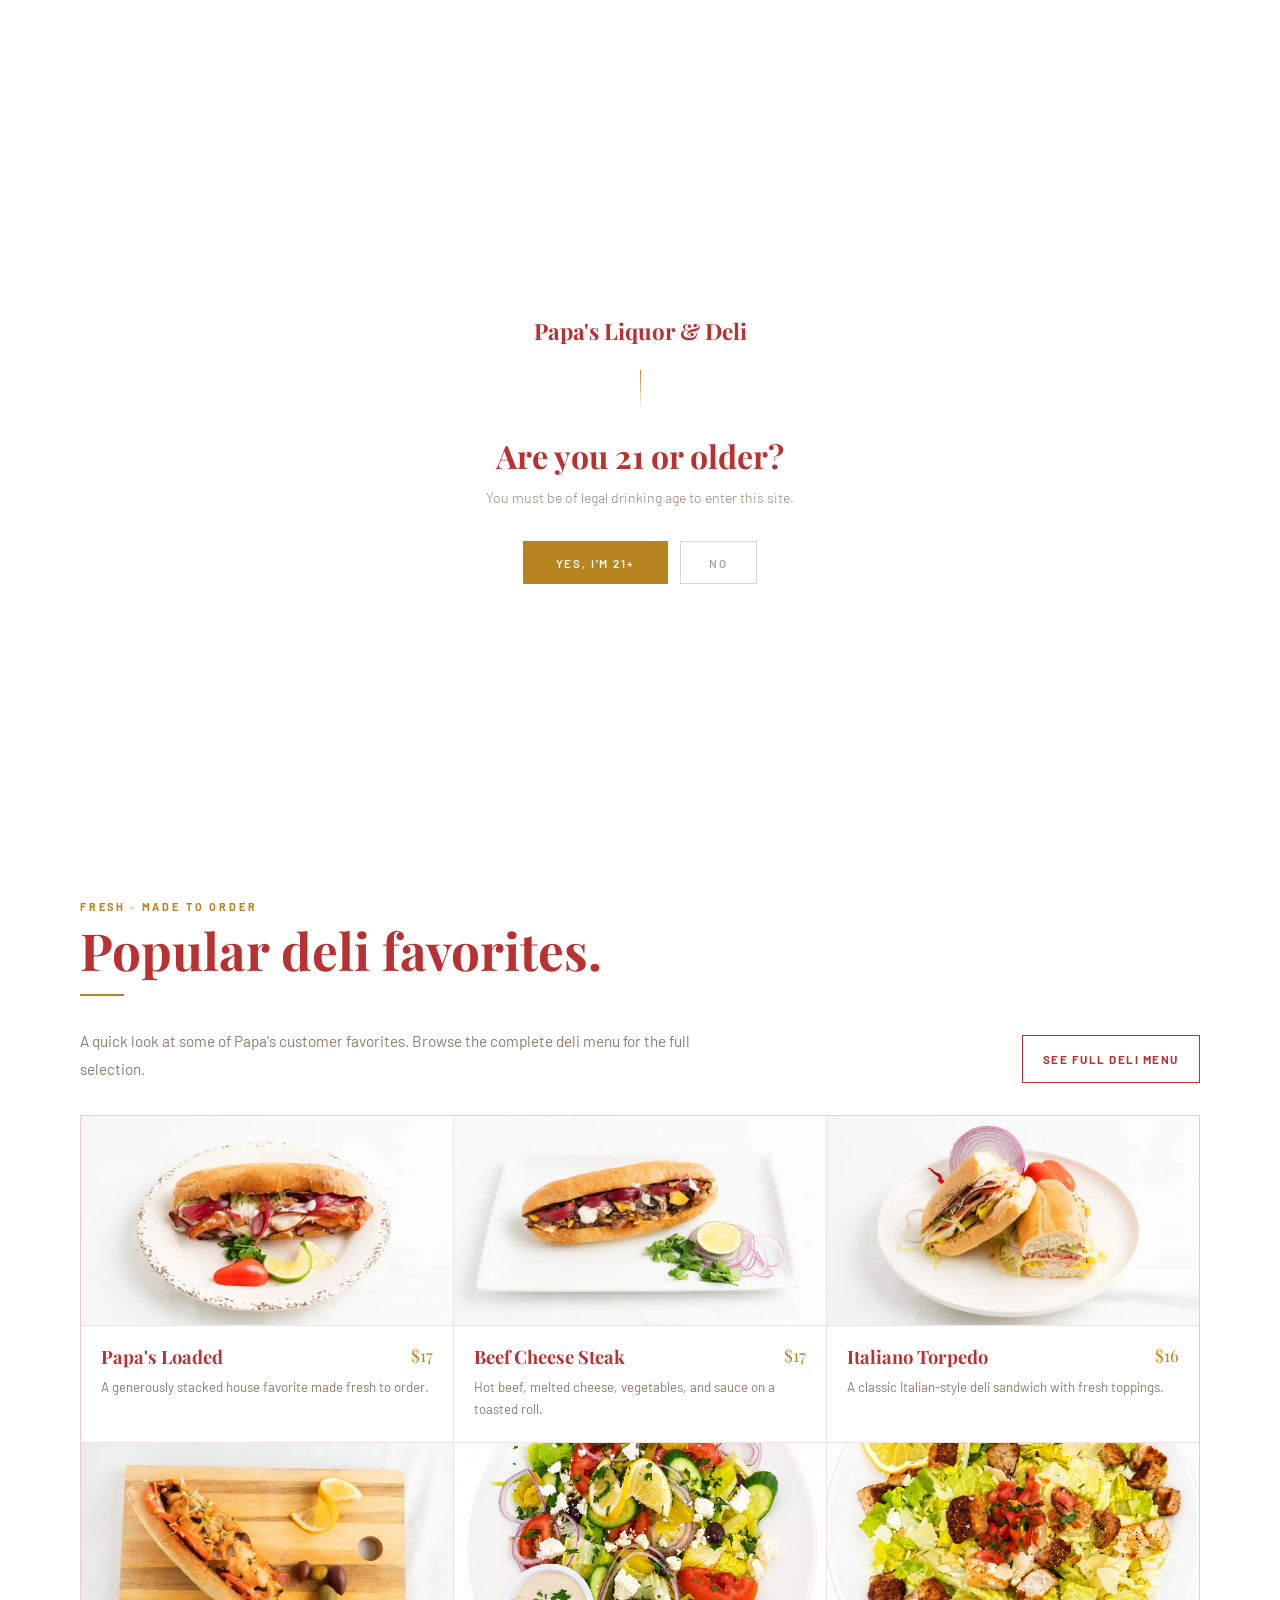
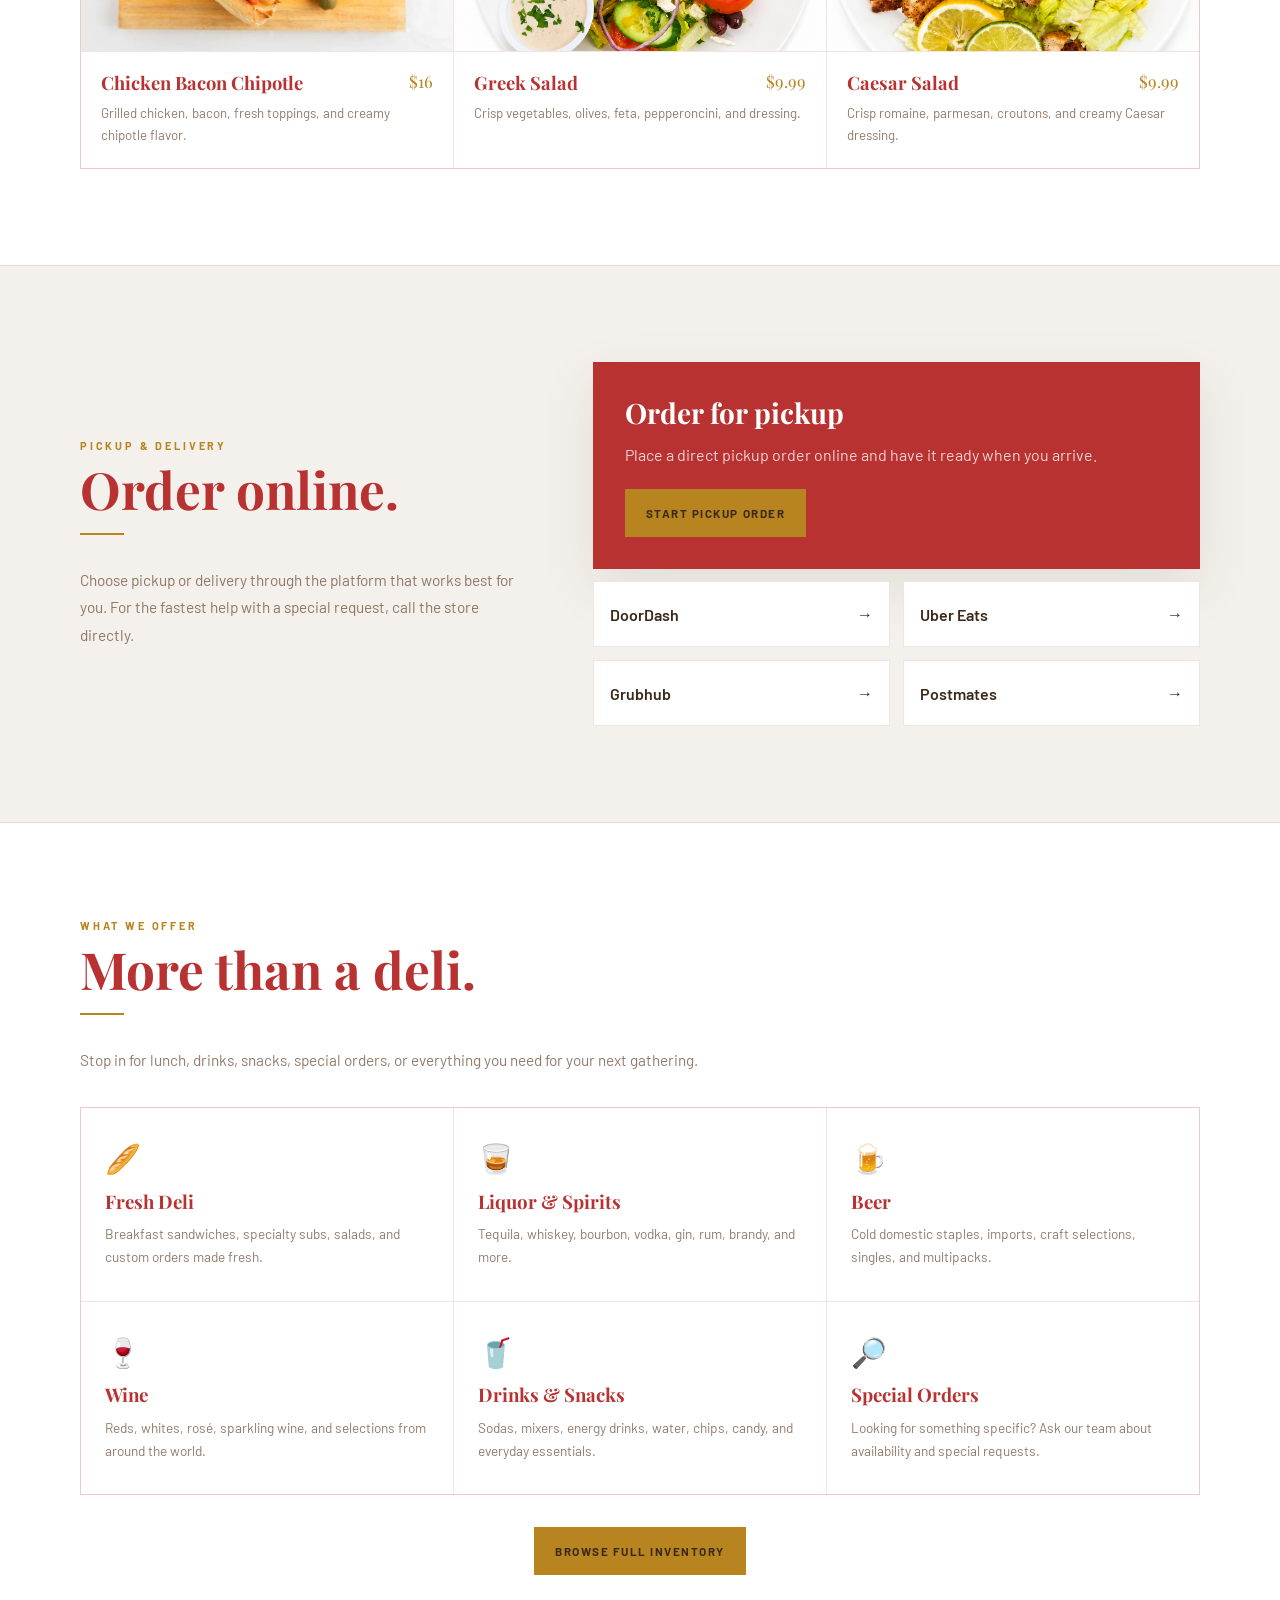
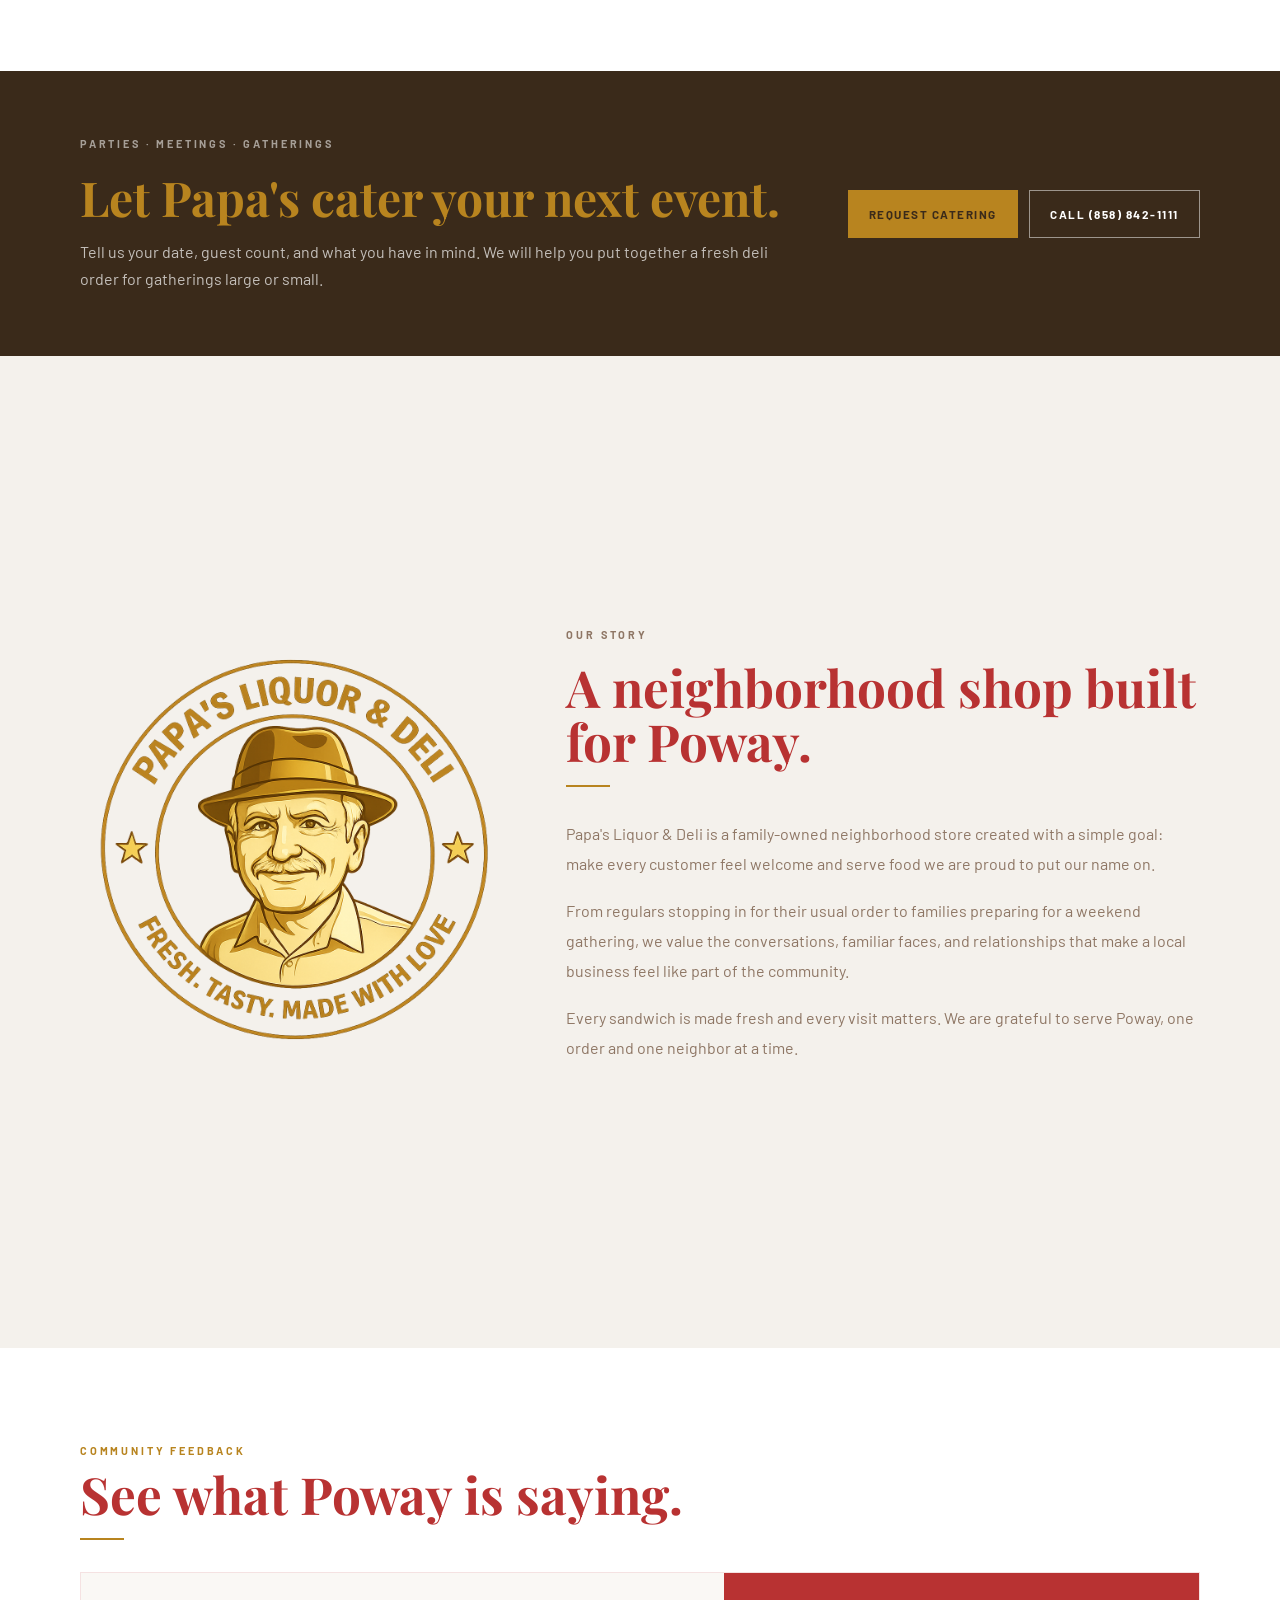
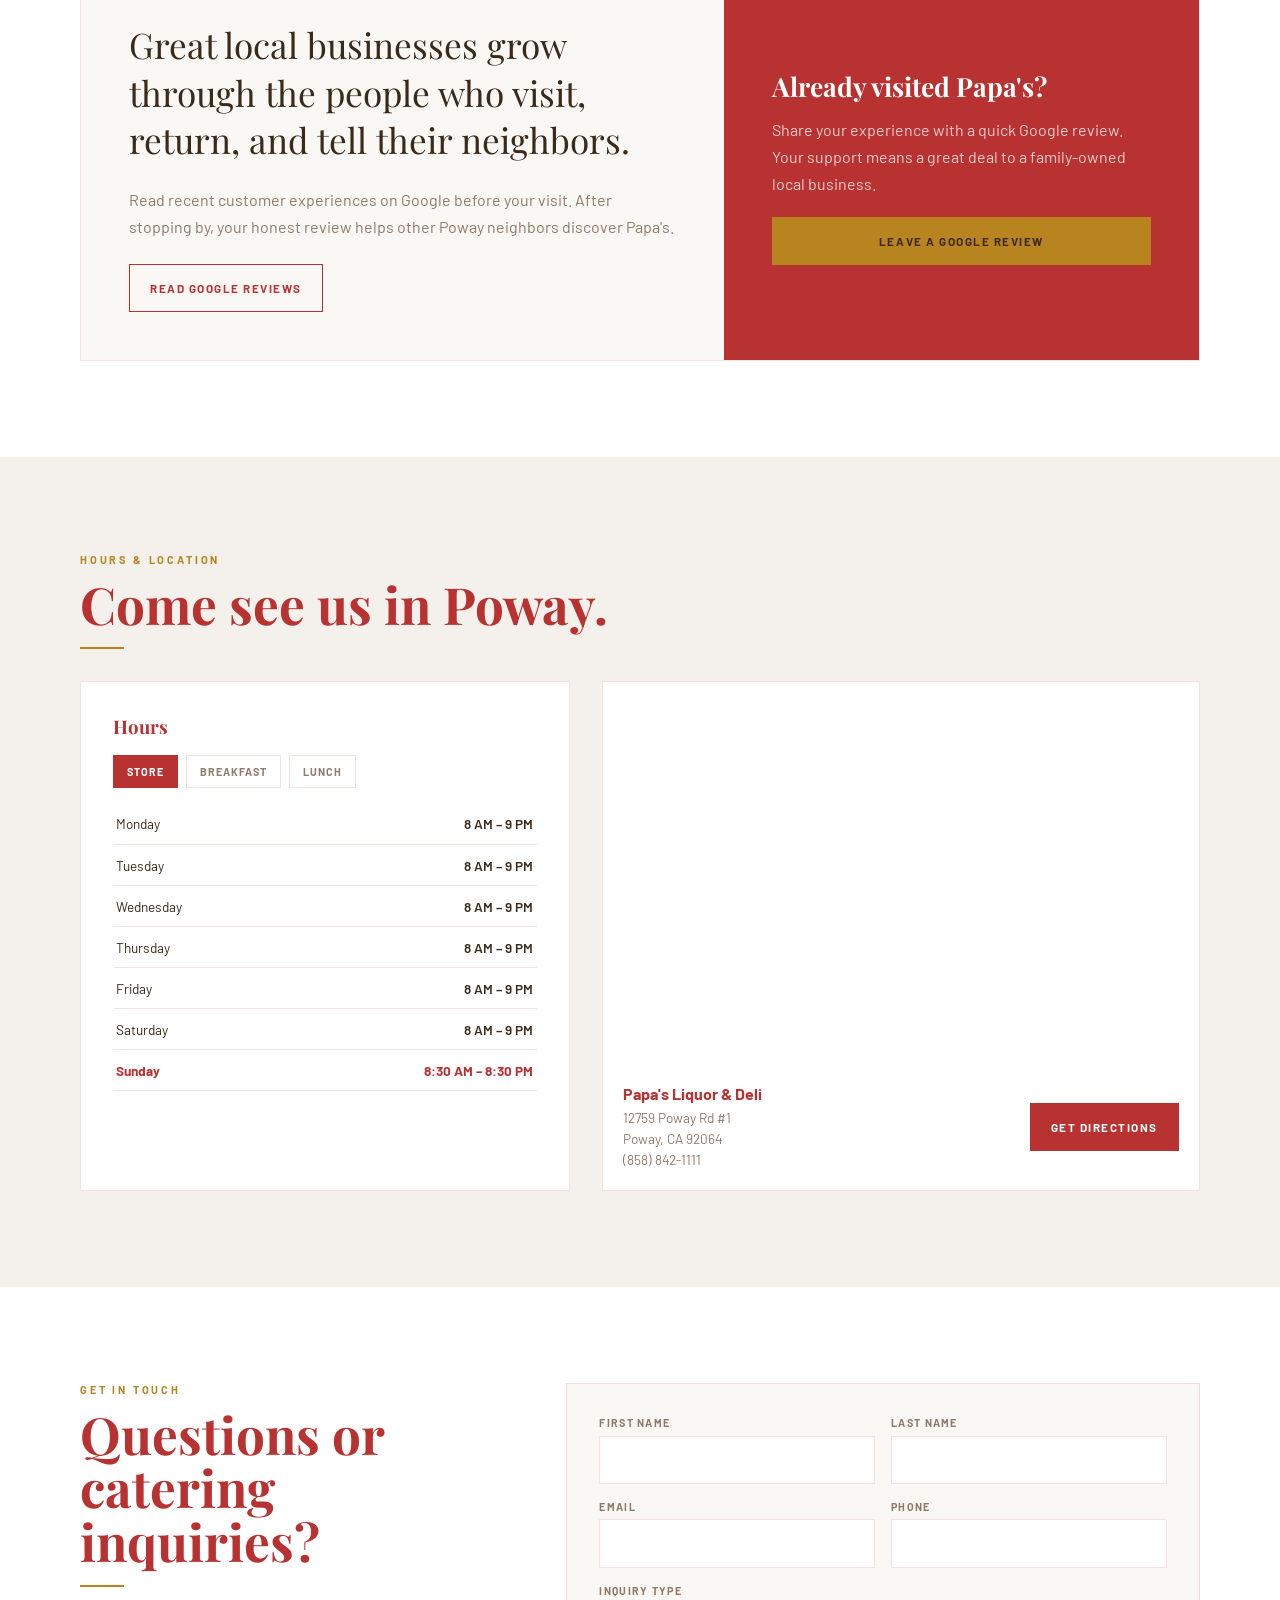
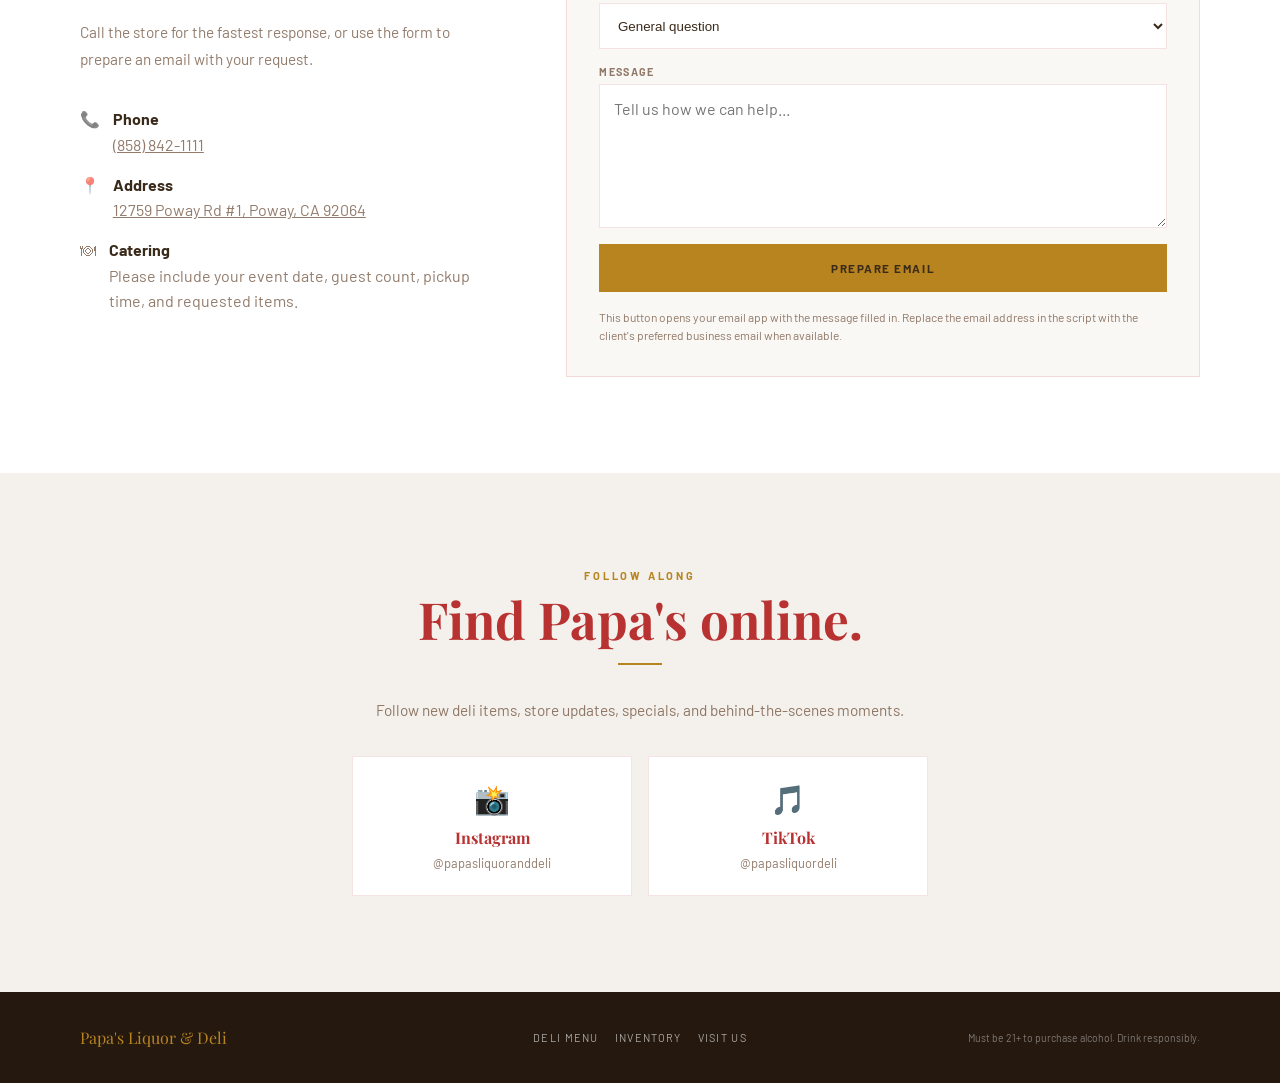
==== index.html @ 04d043b8 "Update index.html" ====
<!DOCTYPE html>
<html lang="en">
<head>
  <meta charset="UTF-8">
  <meta name="viewport" content="width=device-width, initial-scale=1.0">
  <meta name="description" content="Papa's Liquor & Deli is a family-owned neighborhood deli and liquor store in Poway, California, serving fresh sandwiches, salads, beer, wine, spirits, snacks, pickup, delivery, and catering.">
  <title>Papa's Liquor & Deli | Poway, CA</title>
  <link rel="icon" href="PapasPhotos/PapasLogo-Gold.png" type="image/png">
  <link rel="preconnect" href="https://fonts.googleapis.com">
  <link rel="preconnect" href="https://fonts.gstatic.com" crossorigin>
  <link href="https://fonts.googleapis.com/css2?family=Playfair+Display:wght@700;900&family=Barlow:wght@300;400;500;600;700&display=swap" rel="stylesheet">
  <link rel="stylesheet" href="css/styles.css?v=20260714-2">
</head>
<body>
  <a class="skip-link" href="#main">Skip to main content</a>

  <nav class="site-nav" aria-label="Main navigation">
    <div class="nav-inner">
      <a class="brand" href="#home" aria-label="Papa's Liquor and Deli home">
        <img src="PapasPhotos/PapasLogo-Gold.png" alt="" width="50" height="50">
        <span class="brand-text">Papa's <span>Liquor & Deli</span></span>
      </a>
      <button class="menu-toggle" type="button" aria-expanded="false" aria-controls="navLinks" aria-label="Open navigation menu">☰</button>
      <ul class="nav-links" id="navLinks">
        <li><a href="#popular">Deli Favorites</a></li>
        <li><a href="deli.html">Full Deli Menu</a></li>
        <li><a href="menu.html">Drinks & Inventory</a></li>
        <li><a href="#catering">Catering</a></li>
        <li><a href="#location">Visit Us</a></li>
        <li><a class="nav-order" href="#order">Order Online</a></li>
      </ul>
    </div>
  </nav>

  <main id="main">
    <!-- 1. FOOD-FOCUSED HERO -->
    <section class="hero" id="home">
      <div class="container hero-grid">
        <div class="hero-content">
          <img class="hero-logo" src="PapasPhotos/PapasLogo-Gold.png" alt="Papa's Liquor and Deli logo" width="104" height="104">
          <p class="eyebrow">Poway, California · Family Owned</p>
          <h1>
              Papa's<br>
              Liquor &<br>
              Deli
          </h1>
          <p class="hero-copy">Fresh sandwiches made to order, salads, beer, wine, spirits, snacks, and everyday essentials, all served with genuine neighborhood hospitality.</p>
          <div class="hero-actions">
            <a class="btn btn-primary" href="#order">Order Food</a>
            <a class="btn btn-gold" href="deli.html">View Deli Menu</a>
            <a class="btn btn-outline" href="tel:+18588421111">Call the Store</a>
          </div>
        </div>
        <div class="hero-visual">
          <img class="hero-photo" src="PapasPhotos/PapasLoaded.jpg.webp" alt="Papa's Loaded deli sandwich" width="1000" height="750">
          <div class="hero-badge" aria-label="Fresh, tasty, made with love">
            <div><strong>Fresh.</strong><span>Tasty · Made with love</span></div>
          </div>
        </div>
      </div>
    </section>

    <!-- 2. OPEN STATUS, HOURS, PHONE, DIRECTIONS -->
    <div class="quick-info" aria-label="Store information">
      <div class="container quick-grid">
        <div class="quick-item">
          <div class="quick-icon">●</div>
          <div><div class="quick-label">Current Status</div><div class="quick-value" id="openStatus"><span class="status-dot"></span>Checking today's hours…</div></div>
        </div>
        <div class="quick-item">
          <div class="quick-icon">🕐</div>
          <div><div class="quick-label">Today's Hours</div><div class="quick-value" id="todayHours">Store hours loading…</div></div>
        </div>
        <div class="quick-item">
          <div class="quick-icon">📞</div>
          <div><div class="quick-label">Call Us</div><div class="quick-value"><a href="tel:+18588421111">(858) 842-1111</a></div></div>
        </div>
        <div class="quick-item">
          <div class="quick-icon">📍</div>
          <div><div class="quick-label">Directions</div><div class="quick-value"><a href="https://maps.google.com/?q=12759+Poway+Rd+%231+Poway+CA+92064" target="_blank" rel="noopener">12759 Poway Rd #1<br>Poway, CA 92064</a></div></div>
        </div>
      </div>
    </div>

    <!-- 3. POPULAR DELI ITEMS -->
    <section id="popular">
      <div class="container">
        <div class="section-head">
          <div>
            <p class="eyebrow">Fresh · Made to Order</p>
            <h2 class="section-title">Popular deli favorites.</h2>
            <div class="rule"></div>
            <p class="section-copy">A quick look at some of Papa's customer favorites. Browse the complete deli menu for the full selection.</p>
          </div>
          <a class="btn btn-outline" href="deli.html">See Full Deli Menu</a>
        </div>
        <div class="popular-grid">
          <article class="food-card">
            <div class="food-card-image"><img src="PapasPhotos/PapasLoaded.jpg.webp" alt="Papa's Loaded sandwich" loading="lazy" width="1000" height="750"></div>
            <div class="food-card-body"><div class="food-card-top"><h3>Papa's Loaded</h3><span class="price">$17</span></div><p>A generously stacked house favorite made fresh to order.</p></div>
          </article>
          <article class="food-card">
            <div class="food-card-image"><img src="PapasPhotos/PapasBeefCheeseSteak.jpg.webp" alt="Papa's beef cheese steak sandwich" loading="lazy" width="1000" height="750"></div>
            <div class="food-card-body"><div class="food-card-top"><h3>Beef Cheese Steak</h3><span class="price">$17</span></div><p>Hot beef, melted cheese, vegetables, and sauce on a toasted roll.</p></div>
          </article>
          <article class="food-card">
            <div class="food-card-image"><img src="PapasPhotos/PapasItalianoTorpedo.jpg.webp" alt="Papa's Italiano Torpedo sandwich" loading="lazy" width="1000" height="750"></div>
            <div class="food-card-body"><div class="food-card-top"><h3>Italiano Torpedo</h3><span class="price">$16</span></div><p>A classic Italian-style deli sandwich with fresh toppings.</p></div>
          </article>
          <article class="food-card">
            <div class="food-card-image"><img src="PapasPhotos/PapasChickenBaconChipotle.jpg.webp" alt="Chicken bacon chipotle sandwich" loading="lazy" width="1000" height="750"></div>
            <div class="food-card-body"><div class="food-card-top"><h3>Chicken Bacon Chipotle</h3><span class="price">$16</span></div><p>Grilled chicken, bacon, fresh toppings, and creamy chipotle flavor.</p></div>
          </article>
          <article class="food-card">
            <div class="food-card-image"><img src="PapasPhotos/PapasGreekSalad.jpg.webp" alt="Papa's Greek salad" loading="lazy" width="1000" height="1000"></div>
            <div class="food-card-body"><div class="food-card-top"><h3>Greek Salad</h3><span class="price">$9.99</span></div><p>Crisp vegetables, olives, feta, pepperoncini, and dressing.</p></div>
          </article>
          <article class="food-card">
            <div class="food-card-image"><img src="PapasPhotos/PapasCeaserSalad.jpg.webp" alt="Papa's Caesar salad with chicken" loading="lazy" width="1000" height="1000"></div>
            <div class="food-card-body"><div class="food-card-top"><h3>Caesar Salad</h3><span class="price">$9.99</span></div><p>Crisp romaine, parmesan, croutons, and creamy Caesar dressing.</p></div>
          </article>
        </div>
      </div>
    </section>

    <!-- 4. ORDER ONLINE -->
    <section id="order">
      <div class="container order-layout">
        <div>
          <p class="eyebrow">Pickup & Delivery</p>
          <h2 class="section-title">Order online.</h2>
          <div class="rule"></div>
          <p class="section-copy">Choose pickup or delivery through the platform that works best for you. For the fastest help with a special request, call the store directly.</p>
        </div>
        <div>
          <div class="primary-order-card">
            <h3>Order for pickup</h3>
            <p>Place a direct pickup order online and have it ready when you arrive.</p>
            <a class="btn btn-gold" href="https://order.online/store/-44143969/?pickup=true" target="_blank" rel="noopener">Start Pickup Order</a>
          </div>
          <div class="order-links" style="margin-top:.8rem;">
            <a class="order-link" href="https://www.doordash.com/store/papa's-liquor-&-deli-poway-44143969/108683146/" target="_blank" rel="noopener"><span>DoorDash</span><span>→</span></a>
            <a class="order-link" href="https://www.ubereats.com/store/papas-liquor-%26-deli-poway/elYa-N34ULOmOhLxpWAcJw" target="_blank" rel="noopener"><span>Uber Eats</span><span>→</span></a>
            <a class="order-link" href="https://www.grubhub.com/restaurant/poway-liquor-and-deli-12759-poway-rd-poway/3157372" target="_blank" rel="noopener"><span>Grubhub</span><span>→</span></a>
            <a class="order-link" href="https://postmates.com/store/papas-liquor-%26-deli-poway/elYa-N34ULOmOhLxpWAcJw" target="_blank" rel="noopener"><span>Postmates</span><span>→</span></a>
          </div>
        </div>
      </div>
    </section>

    <!-- 5. WHAT WE OFFER -->
    <section id="offerings">
      <div class="container">
        <p class="eyebrow">What We Offer</p>
        <h2 class="section-title">More than a deli.</h2>
        <div class="rule"></div>
        <p class="section-copy" style="margin-bottom:2rem;">Stop in for lunch, drinks, snacks, special orders, or everything you need for your next gathering.</p>
        <div class="offer-grid">
          <article class="offer-card"><div class="offer-icon">🥖</div><h3>Fresh Deli</h3><p>Breakfast sandwiches, specialty subs, salads, and custom orders made fresh.</p></article>
          <article class="offer-card"><div class="offer-icon">🥃</div><h3>Liquor & Spirits</h3><p>Tequila, whiskey, bourbon, vodka, gin, rum, brandy, and more.</p></article>
          <article class="offer-card"><div class="offer-icon">🍺</div><h3>Beer</h3><p>Cold domestic staples, imports, craft selections, singles, and multipacks.</p></article>
          <article class="offer-card"><div class="offer-icon">🍷</div><h3>Wine</h3><p>Reds, whites, rosé, sparkling wine, and selections from around the world.</p></article>
          <article class="offer-card"><div class="offer-icon">🥤</div><h3>Drinks & Snacks</h3><p>Sodas, mixers, energy drinks, water, chips, candy, and everyday essentials.</p></article>
          <article class="offer-card"><div class="offer-icon">🔎</div><h3>Special Orders</h3><p>Looking for something specific? Ask our team about availability and special requests.</p></article>
        </div>
        <div style="text-align:center;margin-top:2rem;"><a class="btn btn-gold" href="menu.html">Browse Full Inventory</a></div>
      </div>
    </section>

    <!-- 6. CATERING CALLOUT -->
    <section id="catering">
      <div class="container catering-inner">
        <div>
          <p class="eyebrow" style="color:rgba(255,255,255,.55);">Parties · Meetings · Gatherings</p>
          <h2>Let Papa's cater your next event.</h2>
          <p>Tell us your date, guest count, and what you have in mind. We will help you put together a fresh deli order for gatherings large or small.</p>
        </div>
        <div class="catering-actions">
          <a class="btn btn-gold" href="#contact">Request Catering</a>
          <a class="btn btn-outline" style="color:white;border-color:rgba(255,255,255,.5);" href="tel:+18588421111">Call (858) 842-1111</a>
        </div>
      </div>
    </section>

    <!-- 7. SHORT FAMILY STORY -->
    <section id="about">
      <div class="container story-grid">
        <img class="story-image" src="PapasPhotos/PapasLogo-Gold.png" alt="Papa's Liquor and Deli family business logo" loading="lazy" width="800" height="800">
        <div class="story-text">
          <p class="eyebrow">Our Story</p>
          <h2 class="section-title">A neighborhood shop built for Poway.</h2>
          <div class="rule"></div>
          <p>Papa's Liquor & Deli is a family-owned neighborhood store created with a simple goal: make every customer feel welcome and serve food we are proud to put our name on.</p>
          <p>From regulars stopping in for their usual order to families preparing for a weekend gathering, we value the conversations, familiar faces, and relationships that make a local business feel like part of the community.</p>
          <p>Every sandwich is made fresh and every visit matters. We are grateful to serve Poway, one order and one neighbor at a time.</p>
        </div>
      </div>
    </section>

    <!-- 8. REVIEWS -->
    <section id="reviews">
      <div class="container">
        <p class="eyebrow">Community Feedback</p>
        <h2 class="section-title">See what Poway is saying.</h2>
        <div class="rule"></div>
        <div class="review-panel">
          <div class="review-copy">
            <blockquote>Great local businesses grow through the people who visit, return, and tell their neighbors.</blockquote>
            <p>Read recent customer experiences on Google before your visit. After stopping by, your honest review helps other Poway neighbors discover Papa's.</p>
            <a class="btn btn-outline" href="https://www.google.com/maps/place/Papa's+Liquor+%26+Deli/@32.9555106,-117.0567425,17z" target="_blank" rel="noopener">Read Google Reviews</a>
          </div>
          <div class="review-actions">
            <h3>Already visited Papa's?</h3>
            <p>Share your experience with a quick Google review. Your support means a great deal to a family-owned local business.</p>
            <a class="btn btn-gold" href="https://www.google.com/maps/place/Papa's+Liquor+%26+Deli/@32.9555106,-117.0567425,17z" target="_blank" rel="noopener">Leave a Google Review</a>
          </div>
        </div>
      </div>
    </section>

    <!-- 9. LOCATION AND MAP -->
    <section id="location">
      <div class="container">
        <p class="eyebrow">Hours & Location</p>
        <h2 class="section-title">Come see us in Poway.</h2>
        <div class="rule"></div>
        <div class="location-grid">
          <div class="hours-card">
            <h3>Hours</h3>
            <div class="hours-tabs" role="tablist" aria-label="Business hours">
              <button class="hours-tab active" type="button" data-tab="store">Store</button>
              <button class="hours-tab" type="button" data-tab="breakfast">Breakfast</button>
              <button class="hours-tab" type="button" data-tab="lunch">Lunch</button>
            </div>
            <div class="hours-panel active" id="tab-store">
              <table class="hours-table"><tbody>
                <tr><td>Monday</td><td>8 AM – 9 PM</td></tr><tr><td>Tuesday</td><td>8 AM – 9 PM</td></tr><tr><td>Wednesday</td><td>8 AM – 9 PM</td></tr><tr><td>Thursday</td><td>8 AM – 9 PM</td></tr><tr><td>Friday</td><td>8 AM – 9 PM</td></tr><tr><td>Saturday</td><td>8 AM – 9 PM</td></tr><tr><td>Sunday</td><td>8:30 AM – 8:30 PM</td></tr>
              </tbody></table>
            </div>
            <div class="hours-panel" id="tab-breakfast">
              <table class="hours-table"><tbody>
                <tr><td>Monday</td><td>8 AM – 11 AM</td></tr><tr><td>Tuesday</td><td>8 AM – 11 AM</td></tr><tr><td>Wednesday</td><td>8 AM – 11 AM</td></tr><tr><td>Thursday</td><td>8 AM – 11 AM</td></tr><tr><td>Friday</td><td>8 AM – 11 AM</td></tr><tr><td>Saturday</td><td>8 AM – 11 AM</td></tr><tr class="closed"><td>Sunday</td><td>Closed</td></tr>
              </tbody></table>
            </div>
            <div class="hours-panel" id="tab-lunch">
              <table class="hours-table"><tbody>
                <tr><td>Monday</td><td>11 AM – 3 PM</td></tr><tr><td>Tuesday</td><td>11 AM – 3 PM</td></tr><tr><td>Wednesday</td><td>11 AM – 3 PM</td></tr><tr><td>Thursday</td><td>11 AM – 3 PM</td></tr><tr><td>Friday</td><td>11 AM – 3 PM</td></tr><tr><td>Saturday</td><td>11 AM – 3 PM</td></tr><tr class="closed"><td>Sunday</td><td>Closed</td></tr>
              </tbody></table>
            </div>
          </div>
          <div class="map-card">
            <iframe title="Map showing Papa's Liquor and Deli in Poway" src="https://www.google.com/maps/embed?pb=!1m18!1m12!1m3!1d1673.914799917815!2d-117.05525462293721!3d32.955508000952626!2m3!1f0!2f0!3f0!3m2!1i1024!2i768!4f13.1!3m3!1m2!1s0x80dbfbef6f2df0a9%3A0x5500316fe0590f7d!2sPapa&#39;s%20Liquor%20%26%20Deli!5e0!3m2!1sen!2sus!4v1783394492106!5m2!1sen!2sus" loading="lazy" referrerpolicy="strict-origin-when-cross-origin" allowfullscreen></iframe>
            <div class="map-details">
              <div><strong>Papa's Liquor & Deli</strong><p>12759 Poway Rd #1<br>Poway, CA 92064<br>(858) 842-1111</p></div>
              <a class="btn btn-primary" href="https://maps.google.com/?q=12759+Poway+Rd+%231+Poway+CA+92064" target="_blank" rel="noopener">Get Directions</a>
            </div>
          </div>
        </div>
      </div>
    </section>

    <!-- 10. CONTACT -->
    <section id="contact">
      <div class="container contact-grid">
        <div>
          <p class="eyebrow">Get In Touch</p>
          <h2 class="section-title">Questions or catering inquiries?</h2>
          <div class="rule"></div>
          <p class="section-copy">Call the store for the fastest response, or use the form to prepare an email with your request.</p>
          <div class="contact-list">
            <div class="contact-row"><span>📞</span><div><strong>Phone</strong><a href="tel:+18588421111">(858) 842-1111</a></div></div>
            <div class="contact-row"><span>📍</span><div><strong>Address</strong><a href="https://maps.google.com/?q=12759+Poway+Rd+%231+Poway+CA+92064" target="_blank" rel="noopener">12759 Poway Rd #1, Poway, CA 92064</a></div></div>
            <div class="contact-row"><span>🍽</span><div><strong>Catering</strong>Please include your event date, guest count, pickup time, and requested items.</div></div>
          </div>
        </div>
        <form class="contact-form" id="contactForm">
          <div class="form-row">
            <div class="field"><label for="firstName">First name</label><input id="firstName" name="firstName" type="text" autocomplete="given-name" required></div>
            <div class="field"><label for="lastName">Last name</label><input id="lastName" name="lastName" type="text" autocomplete="family-name" required></div>
          </div>
          <div class="form-row">
            <div class="field"><label for="email">Email</label><input id="email" name="email" type="email" autocomplete="email" required></div>
            <div class="field"><label for="phone">Phone</label><input id="phone" name="phone" type="tel" autocomplete="tel"></div>
          </div>
          <div class="field"><label for="inquiryType">Inquiry type</label><select id="inquiryType" name="inquiryType" style="width:100%;border:1px solid var(--border);background:white;padding:.85rem;color:var(--brown);"><option>General question</option><option>Catering inquiry</option><option>Special order request</option></select></div>
          <div class="field"><label for="message">Message</label><textarea id="message" name="message" rows="6" required placeholder="Tell us how we can help..."></textarea></div>
          <button class="btn btn-gold" type="submit">Prepare Email</button>
          <p class="form-note">This button opens your email app with the message filled in. Replace the email address in the script with the client's preferred business email when available.</p>
        </form>
      </div>
    </section>

    <!-- 11. SOCIAL -->
    <section id="social">
      <div class="container">
        <p class="eyebrow">Follow Along</p>
        <h2 class="section-title">Find Papa's online.</h2>
        <div class="rule" style="margin-inline:auto;"></div>
        <p class="section-copy" style="margin-inline:auto;">Follow new deli items, store updates, specials, and behind-the-scenes moments.</p>
        <div class="social-links">
          <a class="social-card" href="https://www.instagram.com/papasliquoranddeli" target="_blank" rel="noopener"><div class="icon">📸</div><strong>Instagram</strong><span>@papasliquoranddeli</span></a>
          <a class="social-card" href="https://www.tiktok.com/@papasliquordeli" target="_blank" rel="noopener"><div class="icon">🎵</div><strong>TikTok</strong><span>@papasliquordeli</span></a>
        </div>
      </div>
    </section>
  </main>

  <!-- 12. FOOTER -->
  <footer>
    <div class="footer-inner">
      <div class="footer-brand">Papa's Liquor & Deli</div>
      <div class="footer-links"><a href="deli.html">Deli Menu</a><a href="menu.html">Inventory</a><a href="#location">Visit Us</a></div>
      <div class="footer-legal">Must be 21+ to purchase alcohol. Drink responsibly.</div>
    </div>
  </footer>

  <div class="mobile-bar" aria-label="Quick actions">
    <a href="tel:+18588421111">📞<br>Call</a>
    <a href="https://maps.google.com/?q=12759+Poway+Rd+%231+Poway+CA+92064" target="_blank" rel="noopener">📍<br>Directions</a>
    <a href="#order">🛍<br>Order</a>
  </div>
  <script src="js/main.js" defer></script>
  <script src="js/agegate.js" defer></script>
</body>
</html>
---- css/styles.css ----
*, *::before, *::after { box-sizing: border-box; margin: 0; padding: 0; }

    :root {
      --brown: #3a2a1a;
      --red: #b83232;
      --gold: #b8841f;
      --green: #2e7d4f;
      --white: #ffffff;
      --cream: #f4f1ec;
      --panel: #faf8f5;
      --muted: rgba(90, 55, 30, 0.66);
      --border: rgba(184, 50, 50, 0.14);
      --shadow: 0 18px 50px rgba(58, 42, 26, 0.10);
      --nav-height: 72px;
    }

    html { scroll-behavior: smooth; scroll-padding-top: calc(var(--nav-height) + 18px); }
    body { font-family: 'Barlow', sans-serif; color: var(--brown); background: var(--white); overflow-x: hidden; }
    img { display: block; max-width: 100%; }
    a { color: inherit; }
    button, input, textarea { font: inherit; }
    section { padding: 6rem 3rem; }
    .container { width: min(1120px, 100%); margin: 0 auto; }
    .skip-link { position: fixed; left: 1rem; top: -100px; z-index: 1000; background: var(--brown); color: white; padding: .8rem 1rem; text-decoration: none; }
    .skip-link:focus { top: 1rem; }

    .eyebrow { font-size: .68rem; font-weight: 700; letter-spacing: .26em; text-transform: uppercase; color: var(--gold); margin-bottom: .7rem; }
    .section-title { font-family: 'Playfair Display', serif; font-size: clamp(2rem, 4vw, 3.25rem); line-height: 1.05; color: var(--red); margin-bottom: 1rem; }
    .section-copy { max-width: 650px; font-size: .96rem; line-height: 1.8; color: var(--muted); }
    .rule { width: 44px; height: 2px; background: var(--gold); margin: 0 0 2rem; }

    .btn { min-height: 48px; display: inline-flex; align-items: center; justify-content: center; gap: .45rem; padding: .85rem 1.25rem; border: 1px solid transparent; text-decoration: none; font-size: .73rem; font-weight: 700; letter-spacing: .13em; text-transform: uppercase; transition: transform .2s, opacity .2s, background .2s; cursor: pointer; }
    .btn:hover { transform: translateY(-2px); }
    .btn-primary { background: var(--red); color: white; border-color: var(--red); }
    .btn-gold { background: var(--gold); color: var(--brown); border-color: var(--gold); }
    .btn-outline { background: transparent; color: var(--red); border-color: var(--red); }
    .btn-dark { background: var(--brown); color: white; border-color: var(--brown); }

    /* NAVIGATION */
    .site-nav { position: fixed; inset: 0 0 auto; z-index: 300; height: var(--nav-height); display: flex; align-items: center; background: rgba(255,255,255,.96); backdrop-filter: blur(14px); border-bottom: 1px solid var(--border); }
    .nav-inner { width: min(1180px, calc(100% - 3rem)); margin: 0 auto; display: flex; align-items: center; justify-content: space-between; gap: 2rem; }
    .brand { display: inline-flex; align-items: center; gap: .75rem; text-decoration: none; min-width: 0; }
    .brand img { width: 50px; height: 50px; object-fit: contain; }
    .brand-text { font-family: 'Playfair Display', serif; font-weight: 700; color: var(--red); white-space: nowrap; }
    .brand-text span { color: var(--gold); }
    .nav-links { display: flex; align-items: center; gap: 1.7rem; list-style: none; }
    .nav-links a { text-decoration: none; font-size: .69rem; font-weight: 600; letter-spacing: .14em; text-transform: uppercase; color: var(--muted); }
    .nav-links a:hover { color: var(--red); }
    .nav-links .nav-order { color: white; background: var(--red); padding: .65rem .9rem; }
    .menu-toggle { display: none; width: 44px; height: 44px; border: 1px solid var(--border); background: white; color: var(--brown); font-size: 1.25rem; cursor: pointer; }

    /* HERO */
    .hero { min-height: 76vh; padding: calc(var(--nav-height) + 3rem) 3rem 3.5rem; display: flex; align-items: center; background: linear-gradient(135deg, #fff 0%, #faf7f1 100%); position: relative; overflow: hidden; }
    .hero::before { content: ''; position: absolute; inset: 0; background: repeating-linear-gradient(-55deg, transparent, transparent 65px, rgba(184,50,50,.035) 65px, rgba(184,50,50,.035) 66px); }
    .hero-grid { position: relative; display: grid; grid-template-columns: 1.05fr .95fr; align-items: center; gap: clamp(2rem, 4vw, 4.25rem); }
    .hero-logo { width: 104px; margin-bottom: 1.25rem; }
    .hero h1 { font-family: 'Playfair Display', serif; font-size: clamp(3rem, 6vw, 5.8rem); line-height: .96; color: var(--red); margin-bottom: 1.25rem; }
    .hero h1 span { color: var(--gold); }
    .hero-copy { max-width: 580px; font-size: 1.02rem; line-height: 1.75; color: var(--muted); margin-bottom: 1.8rem; }
    .hero-actions { display: flex; flex-wrap: wrap; gap: .75rem; }
    .hero-visual { position: relative; width: min(100%, 440px); justify-self: end; padding: .65rem; background: rgba(255,255,255,.72); border: 1px solid var(--border); box-shadow: var(--shadow); }
    .hero-photo { width: 100%; aspect-ratio: 16 / 9; height: auto; object-fit: cover; object-position: center; background: #fff; border-radius: 3px; }
    .hero-badge { position: absolute; left: -1.5rem; bottom: 2rem; width: 145px; height: 145px; border-radius: 50%; background: var(--brown); color: white; display: grid; place-content: center; text-align: center; padding: 1rem; border: 5px solid white; box-shadow: var(--shadow); }
    .hero-badge strong { display: block; font-family: 'Playfair Display', serif; font-size: 1.25rem; color: var(--gold); margin-bottom: .2rem; }
    .hero-badge span { font-size: .66rem; letter-spacing: .12em; text-transform: uppercase; line-height: 1.45; }

    /* QUICK INFO */
    .quick-info { padding: 0 3rem; background: var(--brown); color: white; }
    .quick-grid { display: grid; grid-template-columns: 1.15fr repeat(3, 1fr); }
    .quick-item { padding: 1.4rem 1.6rem; border-right: 1px solid rgba(255,255,255,.12); display: flex; align-items: center; gap: .9rem; min-height: 105px; }
    .quick-item:last-child { border-right: 0; }
    .quick-icon { font-size: 1.35rem; }
    .quick-label { font-size: .62rem; letter-spacing: .14em; text-transform: uppercase; color: rgba(255,255,255,.58); margin-bottom: .25rem; }
    .quick-value { font-size: .88rem; font-weight: 600; line-height: 1.45; }
    .status-dot { display: inline-block; width: 9px; height: 9px; border-radius: 50%; background: #9aa0a6; margin-right: .45rem; }
    .status-dot.open { background: #55c77a; box-shadow: 0 0 0 4px rgba(85,199,122,.15); }
    .status-dot.closed { background: #e56a6a; }
    .quick-item a { text-decoration: none; }
    .quick-item a:hover { color: var(--gold); }

    /* POPULAR ITEMS */
    #popular { background: white; }
    .section-head { display: flex; justify-content: space-between; align-items: end; gap: 2rem; margin-bottom: 2rem; }
    .popular-grid {
      display: grid;
      grid-template-columns: repeat(3, 1fr);
      gap: 1px;
      align-items: stretch;
      background: var(--border);
      border: 1px solid var(--border);
    }
    .food-card {
      background: white;
      border: 0;
      overflow: hidden;
      display: flex;
      flex-direction: column;
      transition: background .2s;
    }
    .food-card:hover { background: var(--panel); }

    /* Match the compact photo treatment used on the deli menu page. */
    .popular-grid .food-card > img {
      display: block;
      width: 100%;
      height: 180px !important;
      max-height: 180px !important;
      aspect-ratio: auto !important;
      object-fit: contain !important;
      object-position: center center;
      padding: 0;
      background: #fff;
      border-bottom: 1px solid var(--border);
    }
    .food-card-body { padding: 1.15rem 1.25rem 1.3rem; flex: 1; }
    .food-card-top { display: flex; justify-content: space-between; gap: 1rem; align-items: start; margin-bottom: .5rem; }
    .food-card h3 { font-family: 'Playfair Display', serif; color: var(--red); font-size: 1.15rem; }
    .price { font-family: 'Playfair Display', serif; color: var(--gold); font-size: 1.05rem; white-space: nowrap; }
    .food-card p { font-size: .83rem; color: var(--muted); line-height: 1.65; }

    /* ORDER */
    #order { background: var(--cream); border-block: 1px solid var(--border); }
    .order-layout { display: grid; grid-template-columns: .85fr 1.15fr; gap: 4rem; align-items: center; }
    .primary-order-card { background: var(--red); color: white; padding: 2rem; box-shadow: var(--shadow); }
    .primary-order-card h3 { font-family: 'Playfair Display', serif; font-size: 1.75rem; margin-bottom: .6rem; }
    .primary-order-card p { color: rgba(255,255,255,.78); line-height: 1.7; margin-bottom: 1.3rem; }
    .order-links { display: grid; grid-template-columns: repeat(2, 1fr); gap: .8rem; }
    .order-link { min-height: 66px; display: flex; align-items: center; justify-content: space-between; gap: .5rem; padding: 1rem; background: white; border: 1px solid var(--border); text-decoration: none; font-weight: 600; color: var(--brown); transition: border-color .2s, transform .2s; }
    .order-link:hover { border-color: var(--gold); transform: translateY(-2px); }

    /* OFFERINGS */
    #offerings { background: white; }
    .offer-grid { display: grid; grid-template-columns: repeat(3, 1fr); gap: 1px; background: var(--border); border: 1px solid var(--border); }
    .offer-card { background: white; padding: 2rem 1.5rem; }
    .offer-icon { font-size: 1.8rem; margin-bottom: .8rem; }
    .offer-card h3 { font-family: 'Playfair Display', serif; color: var(--red); margin-bottom: .55rem; }
    .offer-card p { font-size: .85rem; line-height: 1.7; color: var(--muted); }

    /* CATERING */
    #catering { padding: 4rem 3rem; background: var(--brown); color: white; }
    .catering-inner { display: grid; grid-template-columns: 1fr auto; align-items: center; gap: 2rem; }
    .catering-inner h2 { font-family: 'Playfair Display', serif; font-size: clamp(2rem, 4vw, 3rem); color: var(--gold); margin-bottom: .55rem; }
    .catering-inner p { color: rgba(255,255,255,.7); line-height: 1.7; max-width: 720px; }
    .catering-actions { display: flex; flex-wrap: wrap; gap: .7rem; }

    /* STORY */
    #about { background: var(--cream); }
    .story-grid { display: grid; grid-template-columns: .8fr 1.2fr; gap: 4rem; align-items: center; }
    .story-image { width: 100%; aspect-ratio: 1 / 1; object-fit: contain; background: transparent; }
    .story-text p { color: var(--muted); line-height: 1.9; margin-bottom: 1rem; }

    /* REVIEWS */
    #reviews { background: white; }
    .review-panel { display: grid; grid-template-columns: 1.15fr .85fr; border: 1px solid var(--border); }
    .review-copy { padding: 3rem; background: var(--panel); }
    .review-copy blockquote { font-family: 'Playfair Display', serif; font-size: clamp(1.45rem, 3vw, 2.2rem); line-height: 1.35; color: var(--brown); margin-bottom: 1.4rem; }
    .review-copy p { color: var(--muted); line-height: 1.7; margin-bottom: 1.5rem; }
    .review-actions { padding: 3rem; background: var(--red); color: white; display: flex; flex-direction: column; justify-content: center; }
    .review-actions h3 { font-family: 'Playfair Display', serif; font-size: 1.65rem; margin-bottom: .7rem; }
    .review-actions p { color: rgba(255,255,255,.75); line-height: 1.7; margin-bottom: 1.25rem; }

    /* LOCATION */
    #location { background: var(--cream); }
    .location-grid { display: grid; grid-template-columns: .9fr 1.1fr; gap: 2rem; }
    .hours-card { background: white; border: 1px solid var(--border); padding: 2rem; }
    .hours-card h3 { font-family: 'Playfair Display', serif; color: var(--red); margin-bottom: 1rem; }
    .hours-tabs { display: flex; gap: .5rem; margin-bottom: 1rem; flex-wrap: wrap; }
    .hours-tab { border: 1px solid var(--border); background: white; color: var(--muted); padding: .55rem .8rem; font-size: .67rem; font-weight: 700; letter-spacing: .1em; text-transform: uppercase; cursor: pointer; }
    .hours-tab.active { background: var(--red); color: white; border-color: var(--red); }
    .hours-panel { display: none; }
    .hours-panel.active { display: block; }
    .hours-table { width: 100%; border-collapse: collapse; font-size: .85rem; }
    .hours-table td { padding: .72rem .2rem; border-bottom: 1px solid var(--border); }
    .hours-table td:last-child { text-align: right; font-weight: 600; }
    .hours-table tr.today td { color: var(--red); font-weight: 700; }
    .hours-table tr.closed td { opacity: .55; }
    .map-card { min-height: 510px; border: 1px solid var(--border); background: white; overflow: hidden; display: flex; flex-direction: column; }
    .map-card iframe { width: 100%; flex: 1; min-height: 360px; border: 0; }
    .map-details { display: flex; justify-content: space-between; align-items: center; gap: 1rem; padding: 1.25rem; }
    .map-details strong { display: block; color: var(--red); margin-bottom: .25rem; }
    .map-details p { color: var(--muted); line-height: 1.55; font-size: .85rem; }

    /* CONTACT */
    #contact { background: white; }
    .contact-grid { display: grid; grid-template-columns: .8fr 1.2fr; gap: 4rem; }
    .contact-list { display: grid; gap: .9rem; margin-top: 2rem; }
    .contact-row { display: flex; gap: .8rem; align-items: start; color: var(--muted); line-height: 1.6; }
    .contact-row strong { color: var(--brown); display: block; }
    .contact-form { background: var(--panel); border: 1px solid var(--border); padding: 2rem; display: grid; gap: 1rem; }
    .form-row { display: grid; grid-template-columns: 1fr 1fr; gap: 1rem; }
    .field { display: grid; gap: .4rem; }
    .field label { font-size: .67rem; letter-spacing: .12em; text-transform: uppercase; font-weight: 700; color: var(--muted); }
    .field input, .field textarea { width: 100%; border: 1px solid var(--border); background: white; padding: .85rem; color: var(--brown); outline: none; }
    .field input:focus, .field textarea:focus { border-color: var(--gold); }
    .form-note { font-size: .75rem; color: var(--muted); line-height: 1.5; }

    /* SOCIAL */
    #social { background: var(--cream); text-align: center; }
    .social-links { display: flex; justify-content: center; flex-wrap: wrap; gap: 1rem; margin-top: 2rem; }
    .social-card { width: min(280px, 100%); padding: 1.5rem; background: white; border: 1px solid var(--border); text-decoration: none; transition: transform .2s, box-shadow .2s; }
    .social-card:hover { transform: translateY(-4px); box-shadow: var(--shadow); }
    .social-card .icon { font-size: 1.8rem; margin-bottom: .6rem; }
    .social-card strong { font-family: 'Playfair Display', serif; display: block; color: var(--red); margin-bottom: .25rem; }
    .social-card span { color: var(--muted); font-size: .8rem; }

    footer { padding: 2.2rem 3rem; background: #24180f; color: white; }
    .footer-inner { width: min(1120px, 100%); margin: 0 auto; display: grid; grid-template-columns: 1fr auto 1fr; align-items: center; gap: 1rem; }
    .footer-brand { font-family: 'Playfair Display', serif; color: var(--gold); }
    .footer-links { display: flex; gap: 1rem; justify-content: center; }
    .footer-links a { text-decoration: none; color: rgba(255,255,255,.62); font-size: .68rem; letter-spacing: .12em; text-transform: uppercase; }
    .footer-legal { text-align: right; color: rgba(255,255,255,.42); font-size: .65rem; }

    .mobile-bar { display: none; }

    @media (max-width: 900px) {
      section { padding: 4.5rem 1.5rem; }
      .menu-toggle { display: inline-grid; place-items: center; }
      .nav-links { position: absolute; top: var(--nav-height); left: 0; right: 0; display: none; flex-direction: column; align-items: stretch; gap: 0; padding: .75rem 1.5rem 1.25rem; background: white; border-bottom: 1px solid var(--border); }
      .nav-links.open { display: flex; }
      .nav-links a { display: block; padding: .9rem 0; }
      .nav-links .nav-order { text-align: center; margin-top: .5rem; }
      .hero { min-height: auto; padding: calc(var(--nav-height) + 2.25rem) 1.5rem 3.25rem; }
      .hero-grid, .order-layout, .story-grid, .review-panel, .location-grid, .contact-grid { grid-template-columns: 1fr; }
      .hero-visual { order: -1; width: min(100%, 440px); max-width: 440px; margin: 0 auto; justify-self: center; }
      .hero-badge { left: .4rem; bottom: .4rem; width: 112px; height: 112px; }
      .quick-info { padding: 0; }
      .quick-grid { grid-template-columns: 1fr 1fr; }
      .quick-item:nth-child(2) { border-right: 0; }
      .quick-item { border-bottom: 1px solid rgba(255,255,255,.12); }
      .popular-grid, .offer-grid { grid-template-columns: repeat(2, 1fr); }
      .catering-inner { grid-template-columns: 1fr; }
      .footer-inner { grid-template-columns: 1fr; text-align: center; }
      .footer-legal { text-align: center; }
    }

    @media (max-width: 620px) {
      .nav-inner { width: calc(100% - 2rem); }
      .brand-text { font-size: .9rem; }
      .brand img { width: 42px; height: 42px; }
      .hero h1 { font-size: clamp(2.7rem, 13vw, 4rem); }
      .hero-actions, .catering-actions { flex-direction: column; align-items: stretch; }
      .quick-grid, .popular-grid, .offer-grid, .order-links, .form-row { grid-template-columns: 1fr; }
      .popular-grid .food-card > img { height: 165px !important; max-height: 165px !important; }
      .quick-item { border-right: 0; }
      .section-head { align-items: start; flex-direction: column; }
      .hero-badge { width: 105px; height: 105px; }
      .hero-badge strong { font-size: 1rem; }
      .hero-badge span { font-size: .55rem; }
      .review-copy, .review-actions { padding: 2rem 1.4rem; }
      .map-details { align-items: stretch; flex-direction: column; }
      body { padding-bottom: 66px; }
      .mobile-bar { position: fixed; z-index: 400; left: 0; right: 0; bottom: 0; height: 66px; display: grid; grid-template-columns: repeat(3, 1fr); background: white; border-top: 1px solid var(--border); box-shadow: 0 -8px 30px rgba(58,42,26,.08); }
      .mobile-bar a { display: grid; place-content: center; text-align: center; text-decoration: none; color: var(--brown); font-size: .66rem; font-weight: 700; letter-spacing: .08em; text-transform: uppercase; }
      .mobile-bar a:nth-child(3) { background: var(--red); color: white; }
    }

    @media (prefers-reduced-motion: reduce) {
      *, *::before, *::after { scroll-behavior: auto !important; animation-duration: .01ms !important; animation-iteration-count: 1 !important; transition-duration: .01ms !important; }
    }

#popular .popular-grid .food-card-image {
  width: 100%;
  aspect-ratio: 16 / 9;
  height: auto;
  max-height: none;
  overflow: hidden;
  background: #fff;
  border-bottom: 1px solid var(--border);
}

#popular .popular-grid .food-card-image > img {
  display: block;
  width: 100%;
  height: 100% !important;
  max-height: none !important;
  object-fit: cover !important;
  object-position: center center;
  padding: 0;
}

@media (max-width: 620px) {
  #popular .popular-grid .food-card-image {
    aspect-ratio: 16 / 9;
  }
}
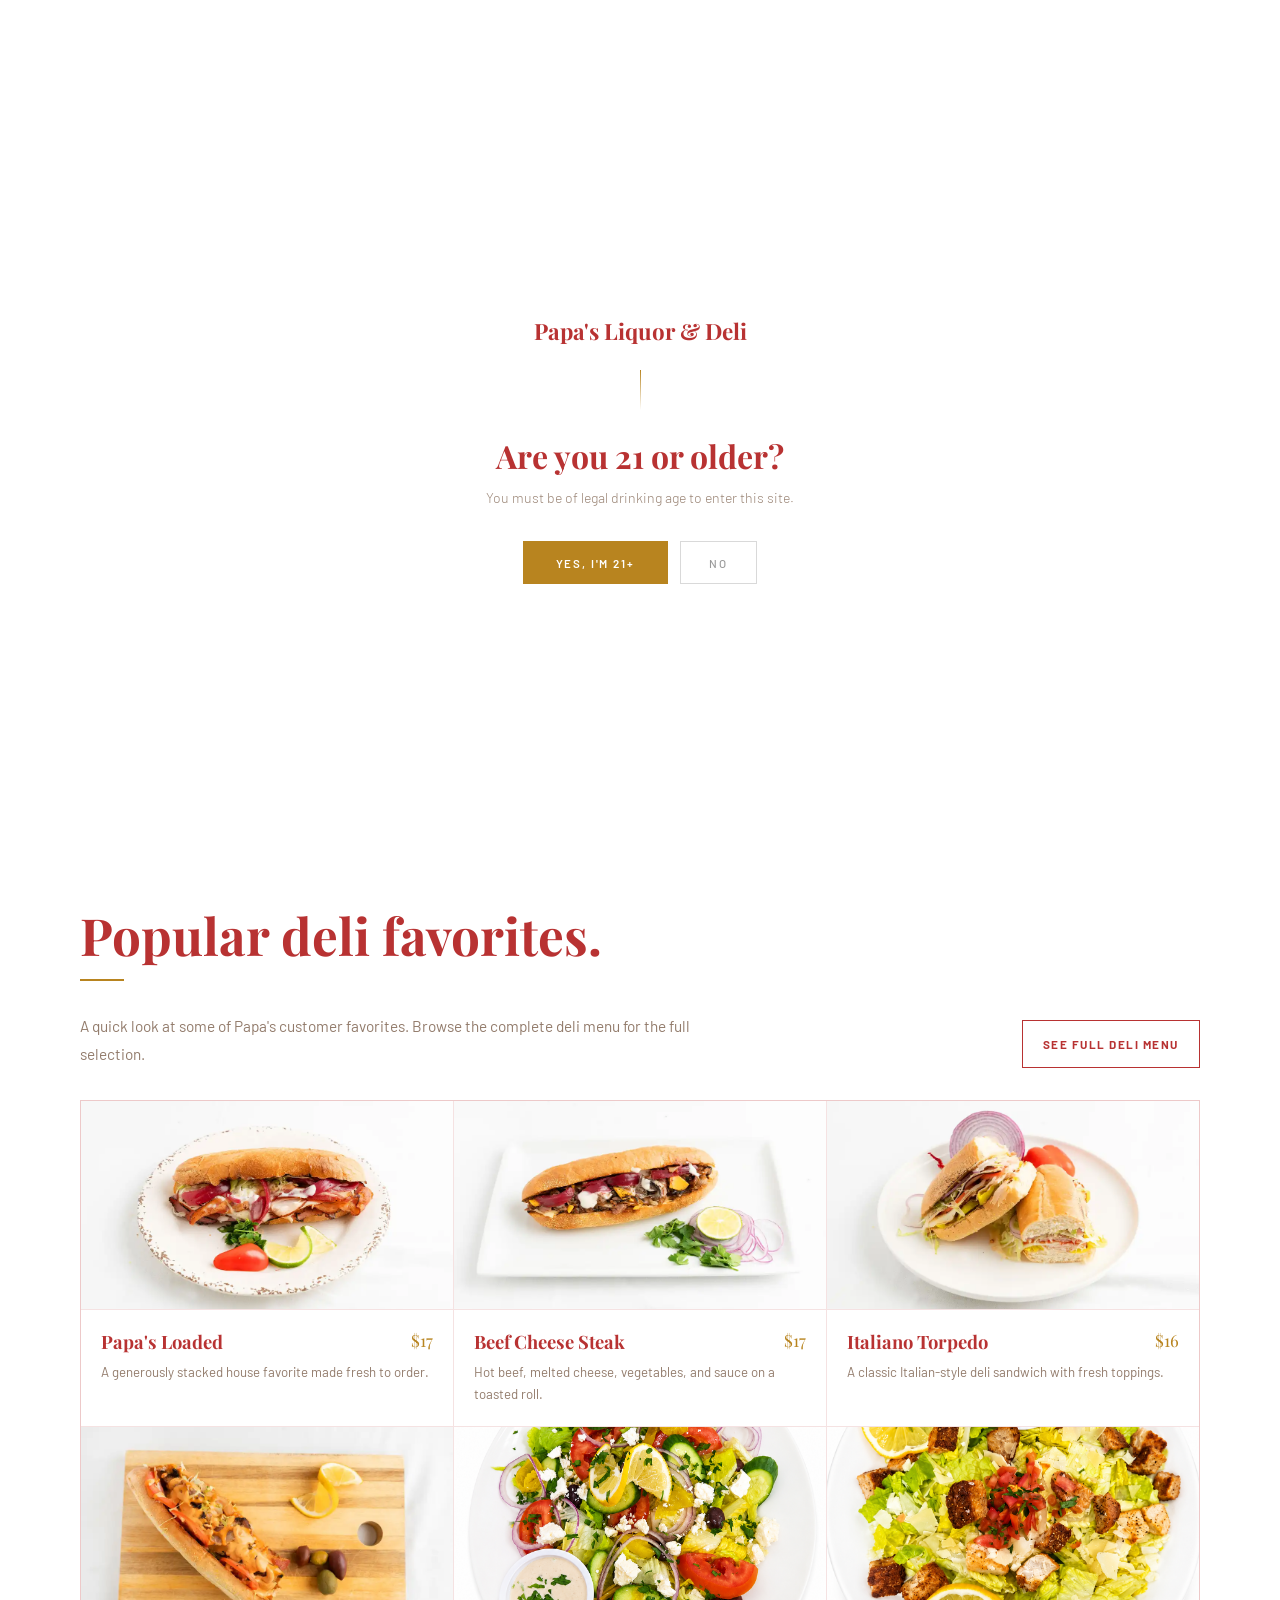
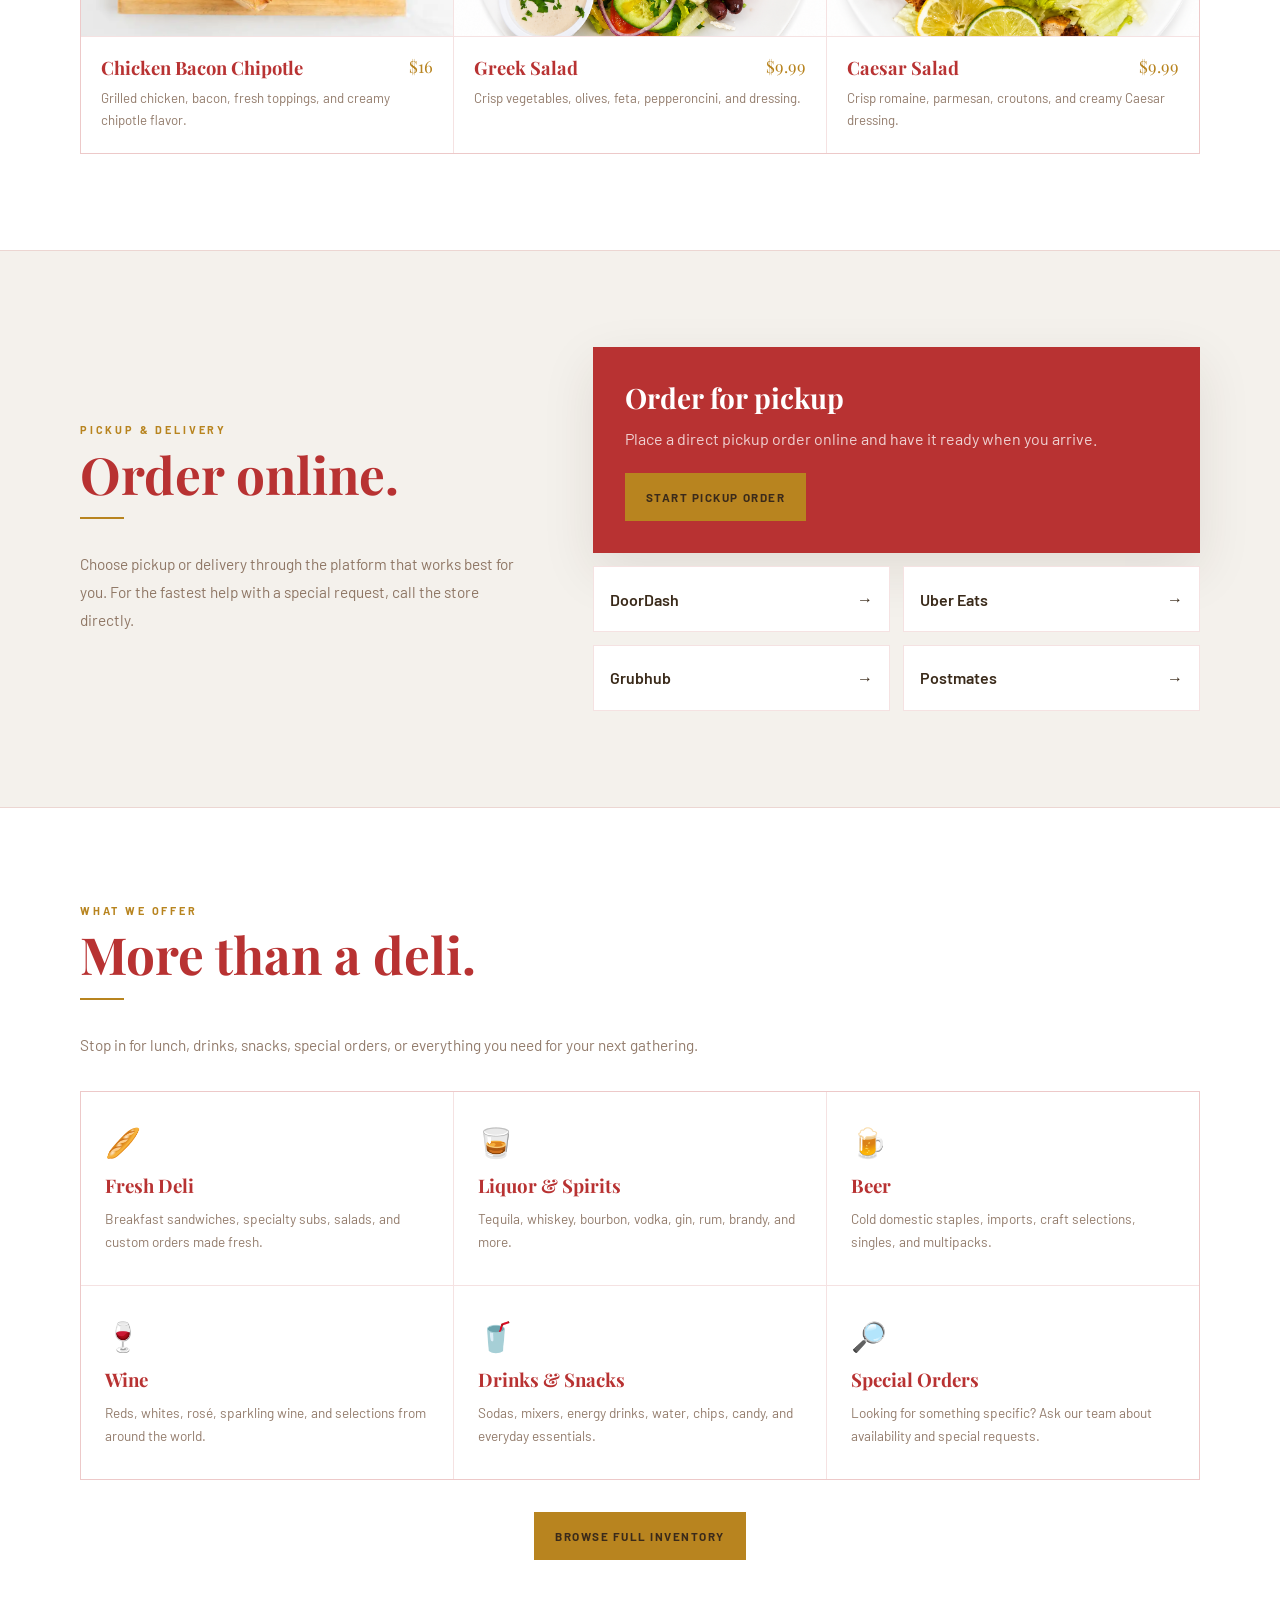
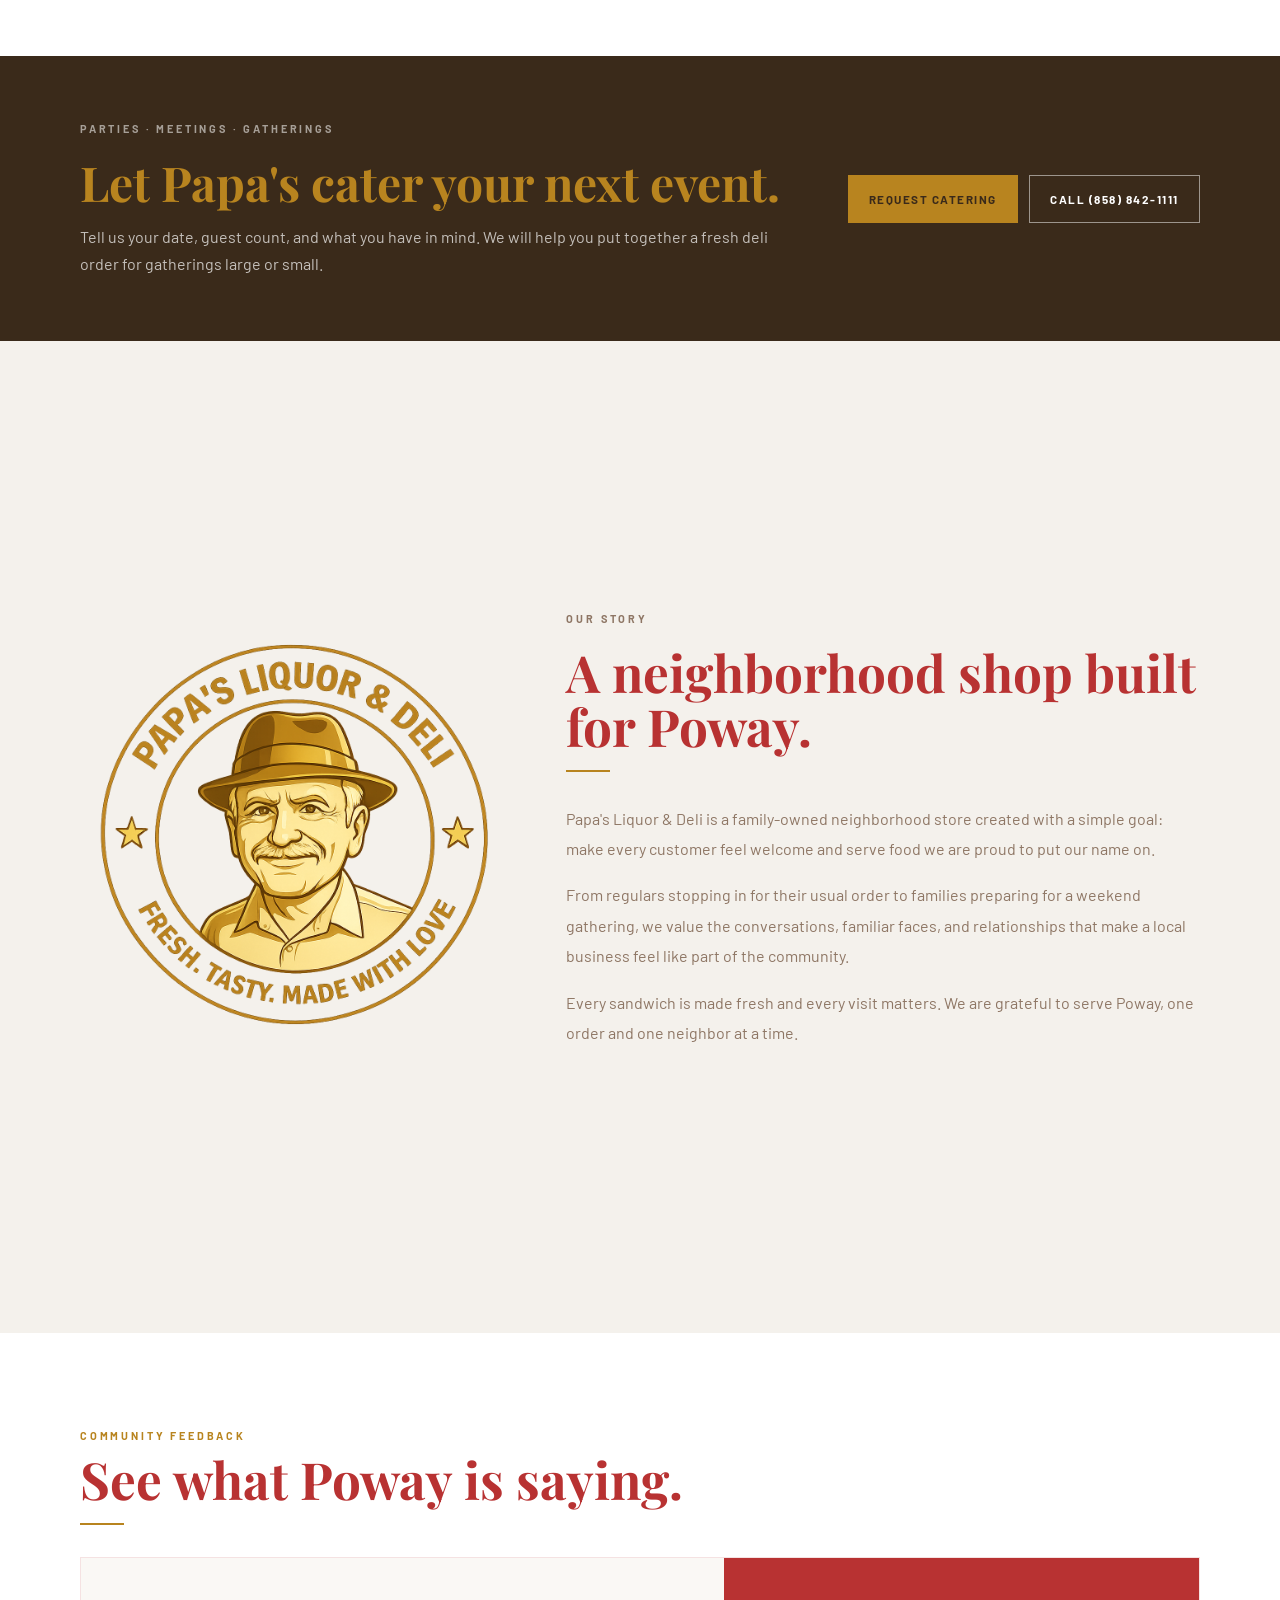
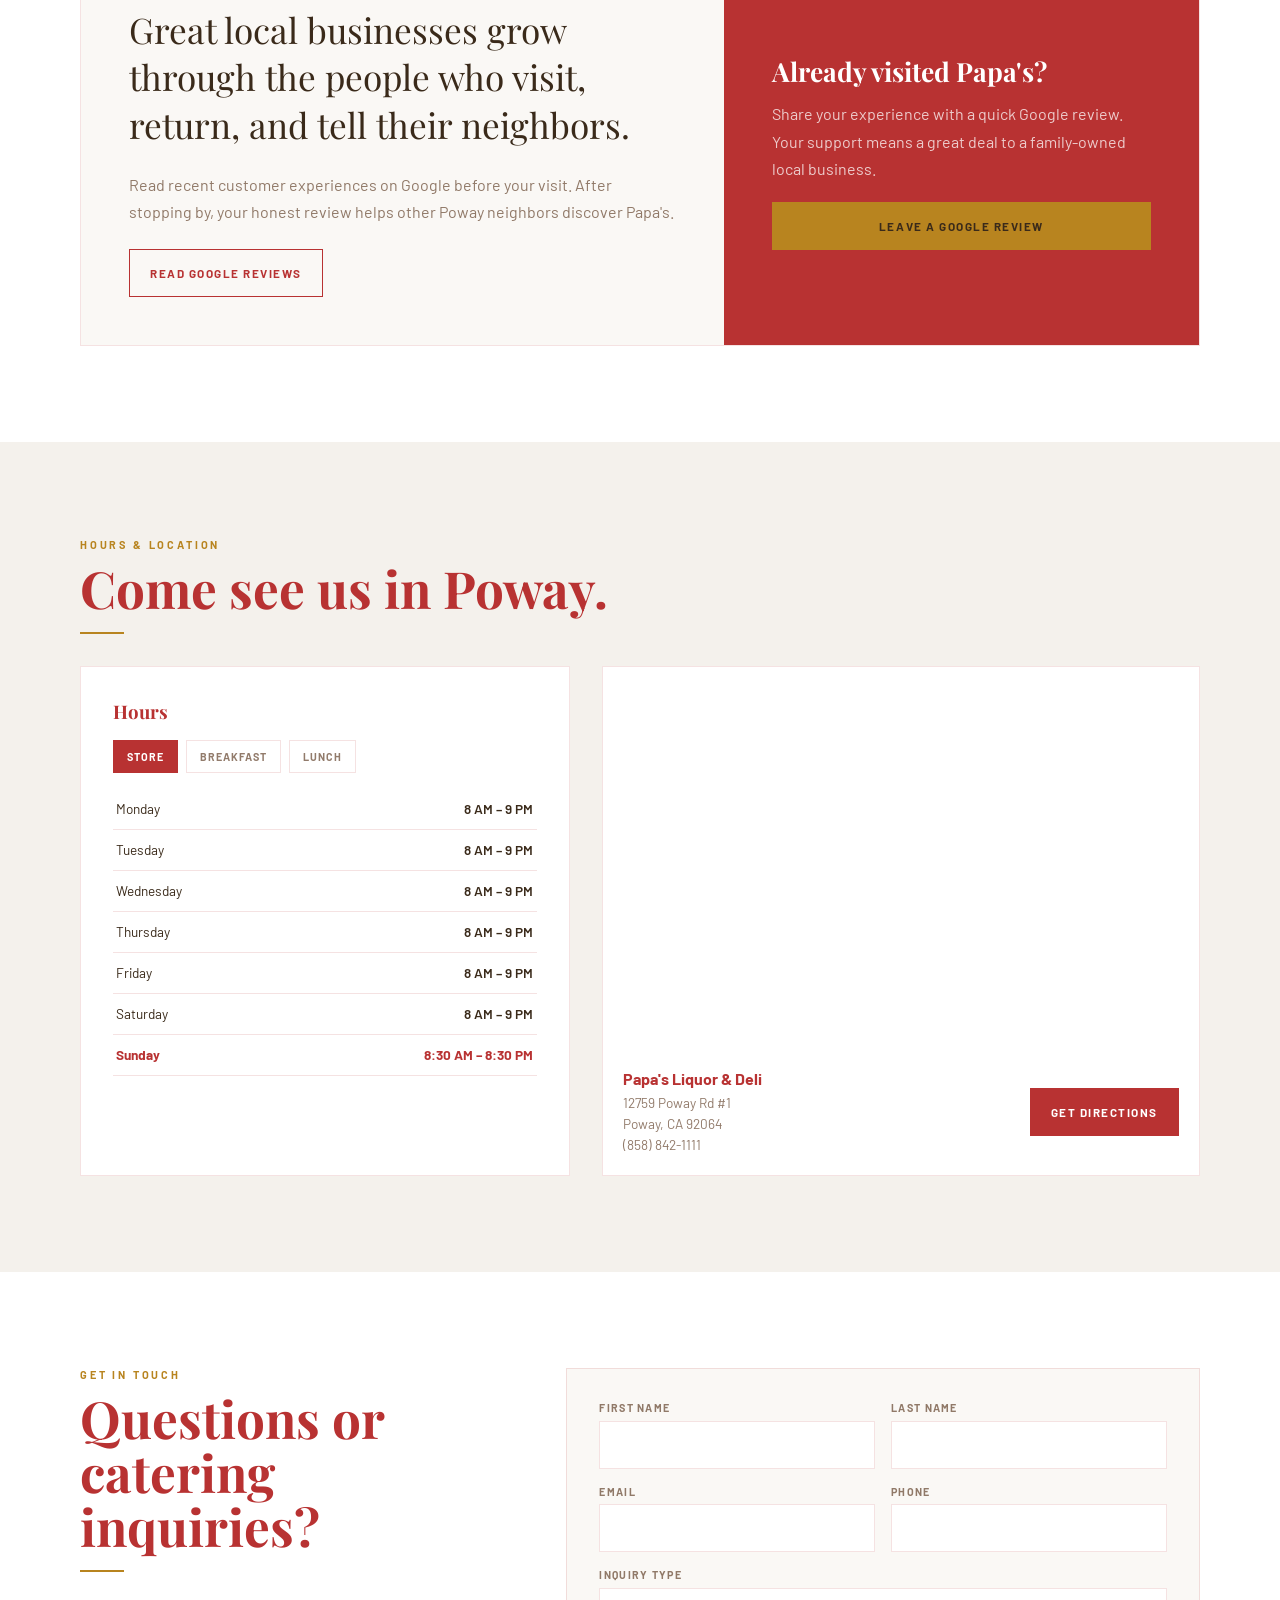
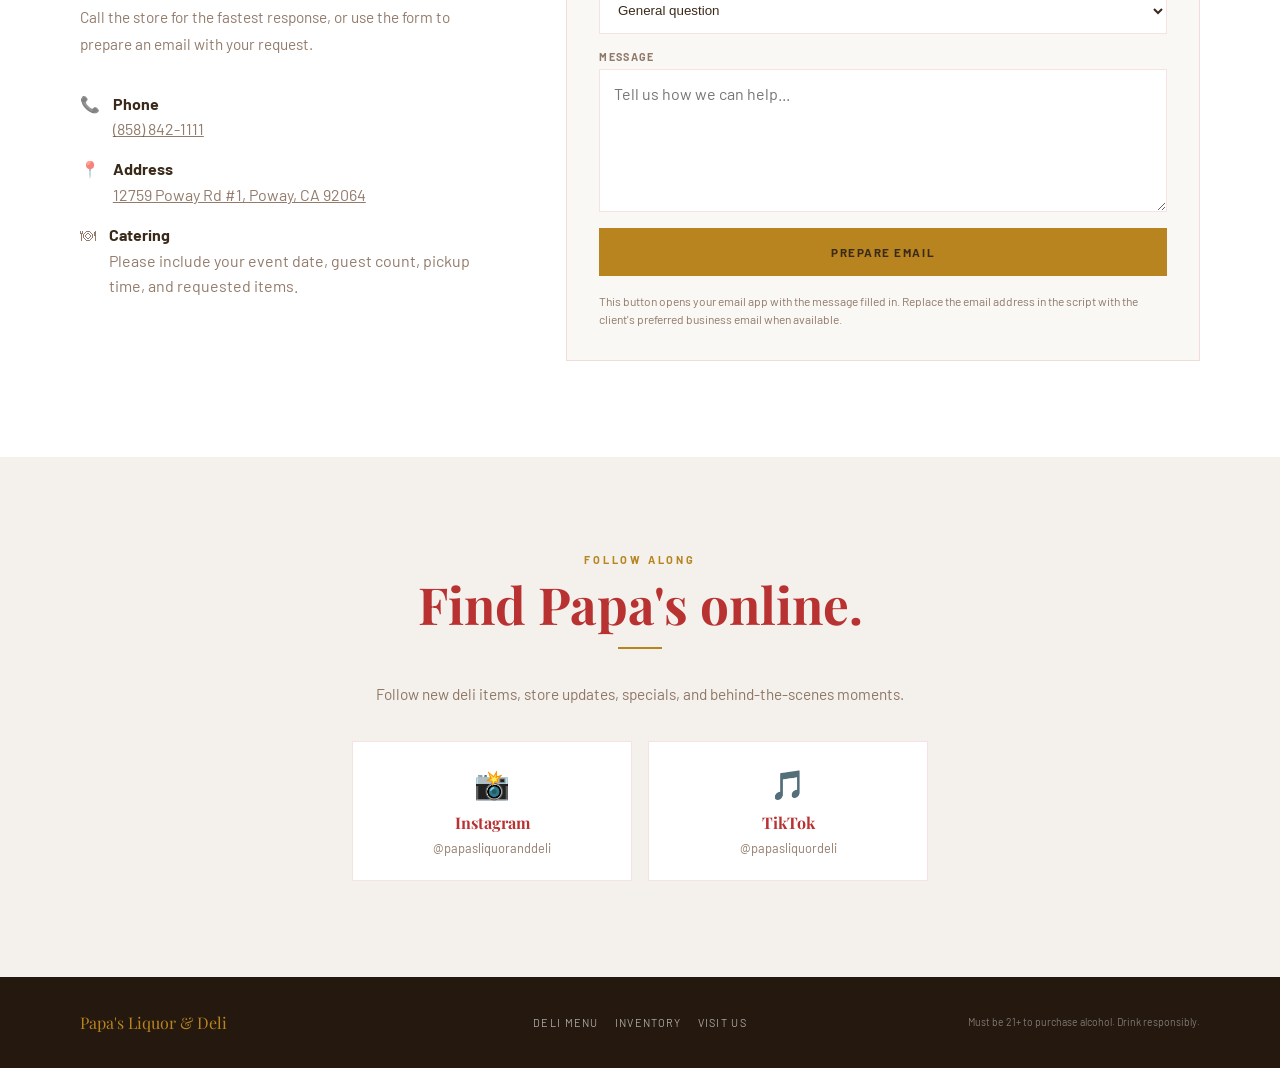
==== commit a6bb3a3a: "Update index.html" ====
--- a/index.html
+++ b/index.html
@@ -39,10 +39,10 @@
         <div class="hero-content">
           <img class="hero-logo" src="PapasPhotos/PapasLogo-Gold.png" alt="Papa's Liquor and Deli logo" width="104" height="104">
           <p class="eyebrow">Poway, California · Family Owned</p>
-          <h1>
-              Papa's<br>
-              Liquor &<br>
-              Deli
+          <h1 class="hero-title">
+              <span class="hero-red">Papa's</span>
+              <span class="hero-gold">Liquor &</span>
+              <span class="hero-gold">Deli</span>
           </h1>
           <p class="hero-copy">Fresh sandwiches made to order, salads, beer, wine, spirits, snacks, and everyday essentials, all served with genuine neighborhood hospitality.</p>
           <div class="hero-actions">
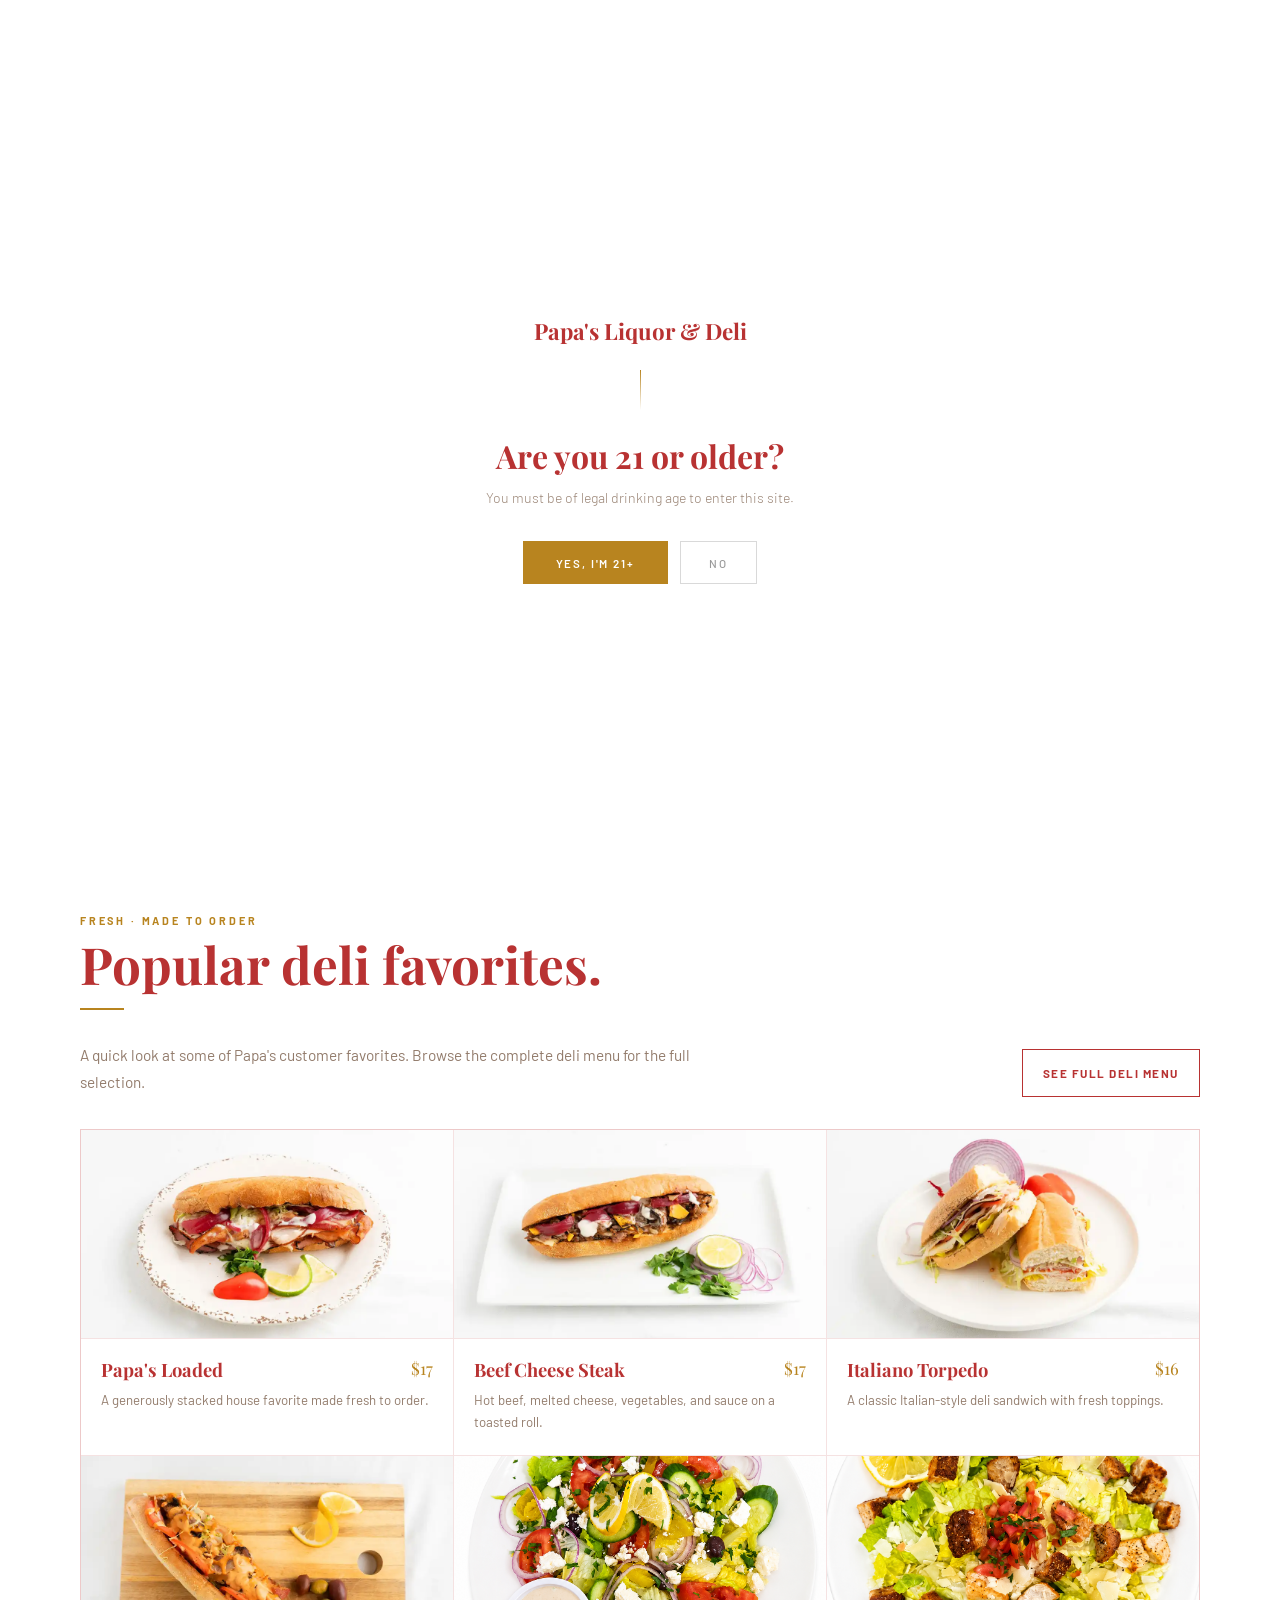
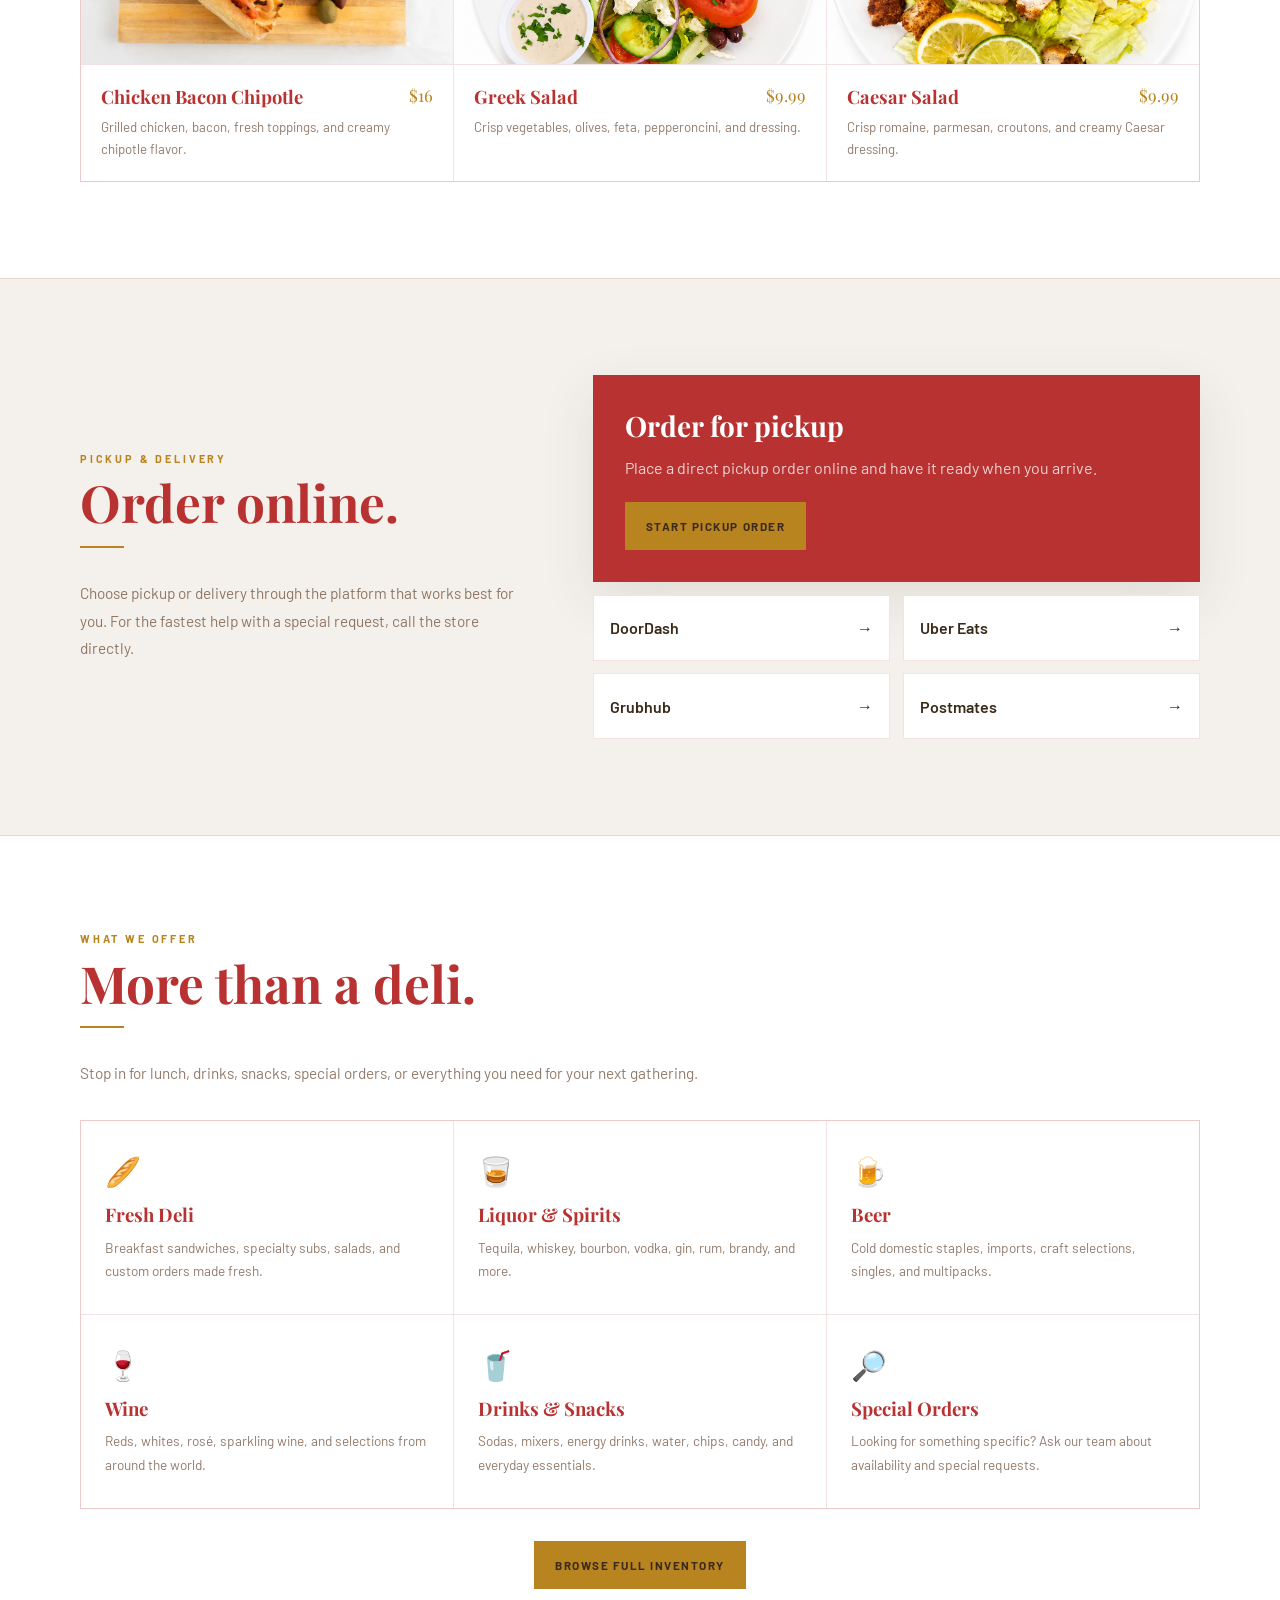
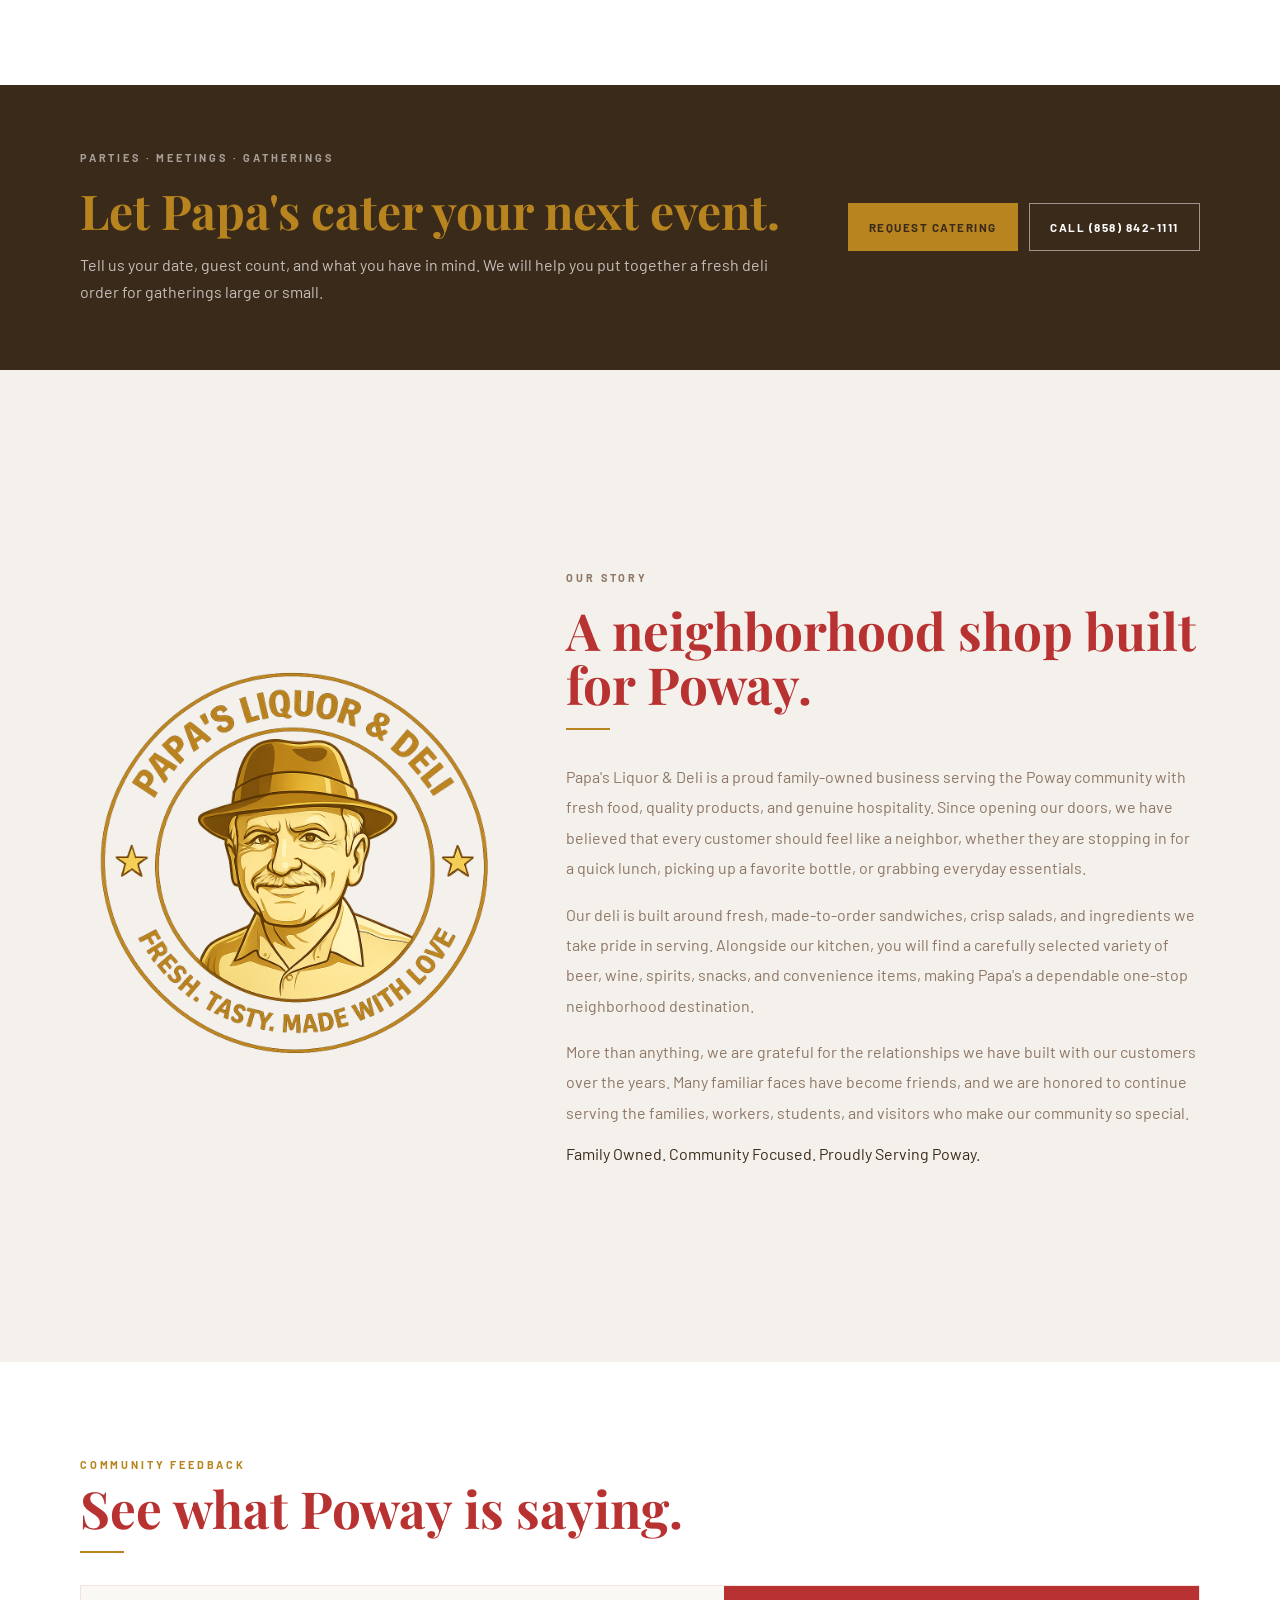
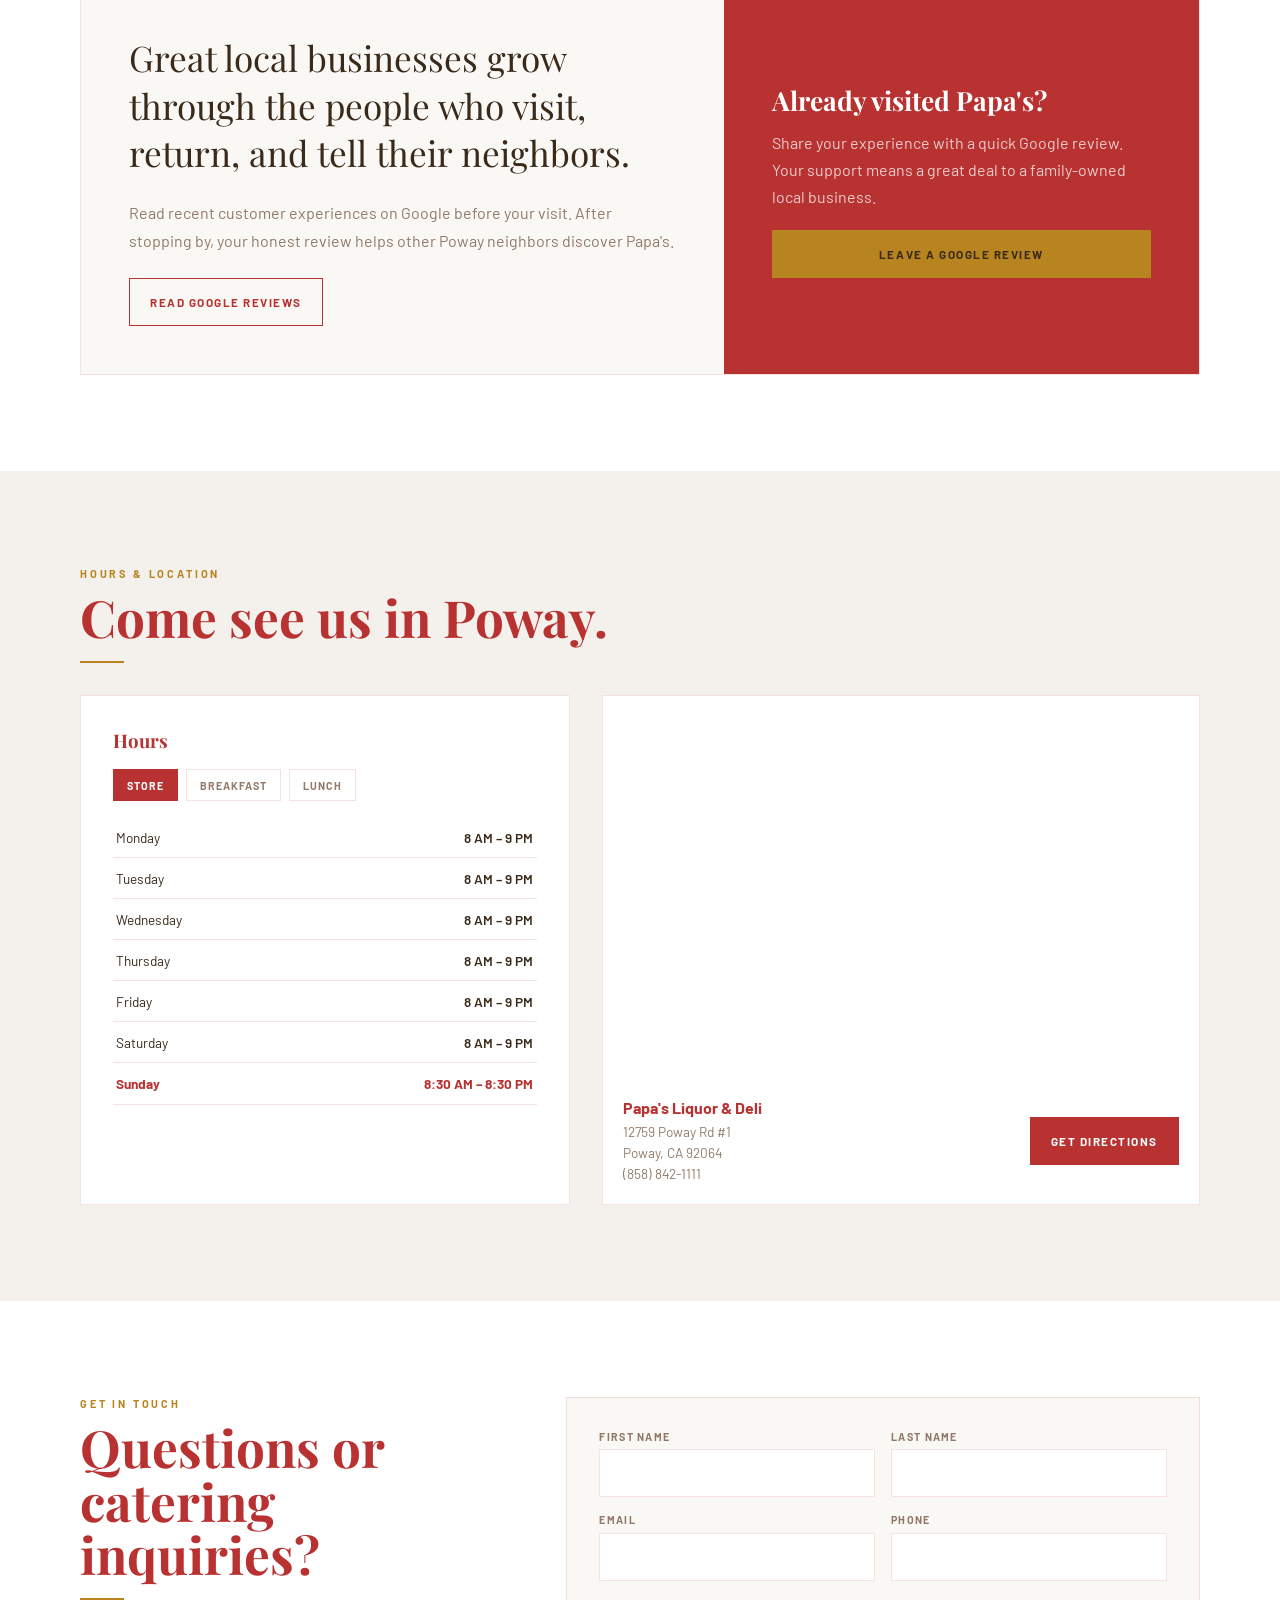
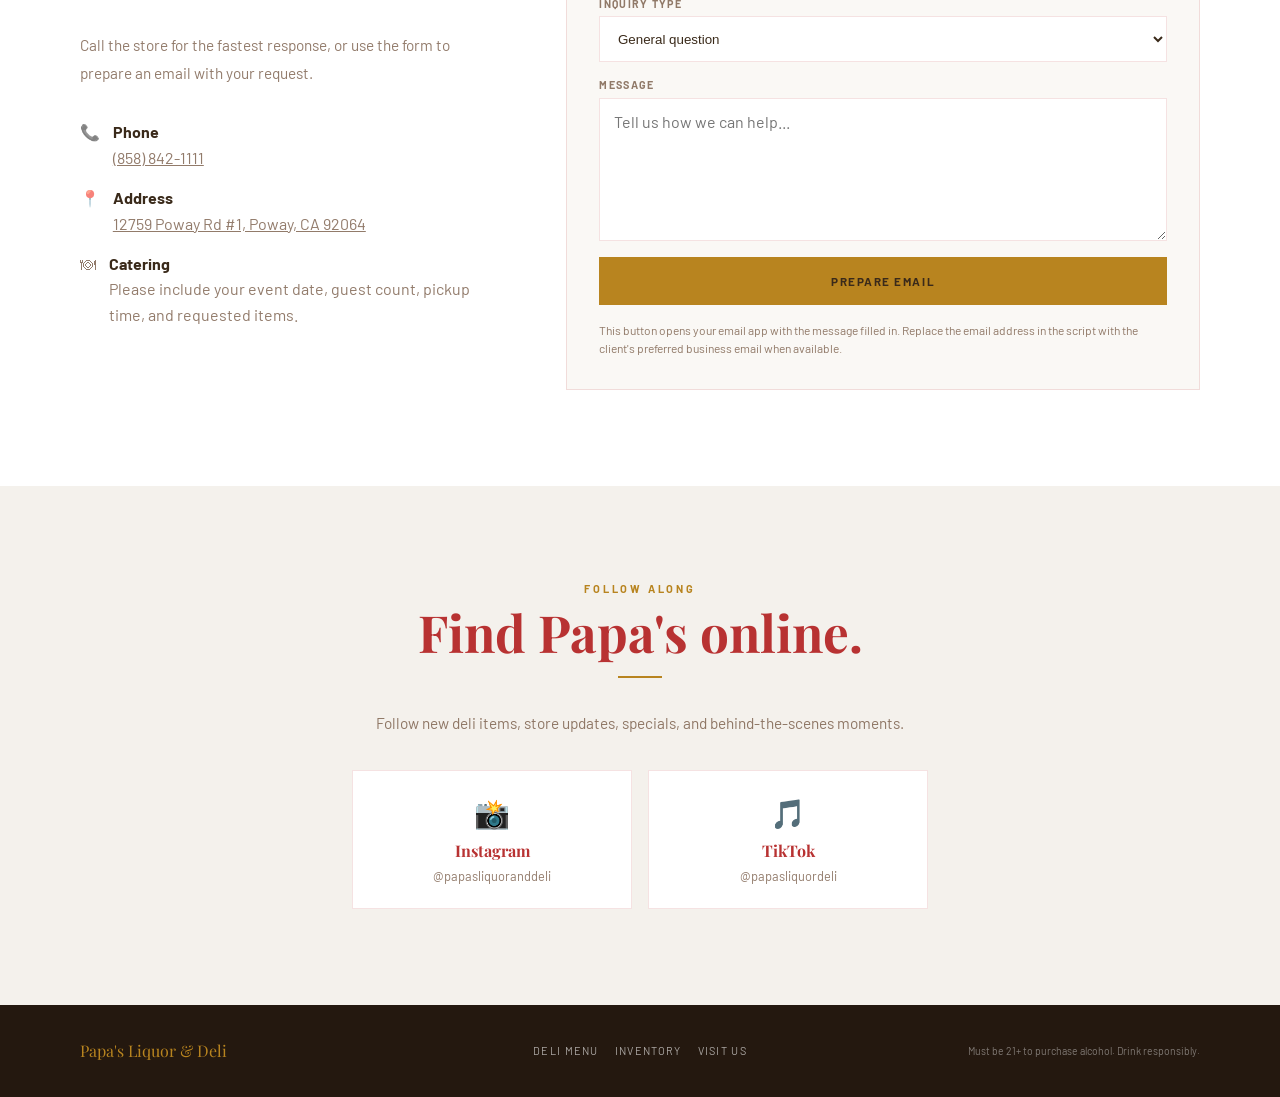
==== commit d63415cc: "Update index.html" ====
--- a/index.html
+++ b/index.html
@@ -9,7 +9,7 @@
   <link rel="preconnect" href="https://fonts.googleapis.com">
   <link rel="preconnect" href="https://fonts.gstatic.com" crossorigin>
   <link href="https://fonts.googleapis.com/css2?family=Playfair+Display:wght@700;900&family=Barlow:wght@300;400;500;600;700&display=swap" rel="stylesheet">
-  <link rel="stylesheet" href="css/styles.css?v=20260714-2">
+  <link rel="stylesheet" href="css/styles.css?v=20260714-4">
 </head>
 <body>
   <a class="skip-link" href="#main">Skip to main content</a>
@@ -39,12 +39,12 @@
         <div class="hero-content">
           <img class="hero-logo" src="PapasPhotos/PapasLogo-Gold.png" alt="Papa's Liquor and Deli logo" width="104" height="104">
           <p class="eyebrow">Poway, California · Family Owned</p>
-          <h1 class="hero-title">
-              <span class="hero-red">Papa's</span>
-              <span class="hero-gold">Liquor &</span>
-              <span class="hero-gold">Deli</span>
+          <h1 class="hero-title" aria-label="Papa's Liquor and Deli">
+            <span class="hero-red">Papa's</span>
+            <span class="hero-gold">Liquor &amp;</span>
+            <span class="hero-gold">Deli</span>
           </h1>
-          <p class="hero-copy">Fresh sandwiches made to order, salads, beer, wine, spirits, snacks, and everyday essentials, all served with genuine neighborhood hospitality.</p>
+          <p class="hero-copy">Fresh sandwiches made to order, premium spirits, craft beer, wine, and everyday essentials, all served with genuine neighborhood hospitality.</p>
           <div class="hero-actions">
             <a class="btn btn-primary" href="#order">Order Food</a>
             <a class="btn btn-gold" href="deli.html">View Deli Menu</a>
@@ -190,9 +190,14 @@
           <p class="eyebrow">Our Story</p>
           <h2 class="section-title">A neighborhood shop built for Poway.</h2>
           <div class="rule"></div>
-          <p>Papa's Liquor & Deli is a family-owned neighborhood store created with a simple goal: make every customer feel welcome and serve food we are proud to put our name on.</p>
-          <p>From regulars stopping in for their usual order to families preparing for a weekend gathering, we value the conversations, familiar faces, and relationships that make a local business feel like part of the community.</p>
-          <p>Every sandwich is made fresh and every visit matters. We are grateful to serve Poway, one order and one neighbor at a time.</p>
+          <p>Papa's Liquor & Deli is a proud family-owned business serving the Poway community with fresh food, quality products, and genuine hospitality. Since opening our doors, we have believed that every customer should feel like a neighbor, whether they are stopping in for a quick lunch, picking up a favorite bottle, or grabbing everyday essentials.</p>
+          <p>Our deli is built around fresh, made-to-order sandwiches, crisp salads, and ingredients we take pride in serving. Alongside our kitchen, you will find a carefully selected variety of beer, wine, spirits, snacks, and convenience items, making Papa's a dependable one-stop neighborhood destination.</p>
+          <p>More than anything, we are grateful for the relationships we have built with our customers over the years. Many familiar faces have become friends, and we are honored to continue serving the families, workers, students, and visitors who make our community so special.</p>
+          <div class="story-signature" aria-label="Papa's values">
+            <span>Family Owned.</span>
+            <span>Community Focused.</span>
+            <span>Proudly Serving Poway.</span>
+          </div>
         </div>
       </div>
     </section>
--- a/css/styles.css
+++ b/css/styles.css
@@ -258,6 +258,7 @@
       *, *::before, *::after { scroll-behavior: auto !important; animation-duration: .01ms !important; animation-iteration-count: 1 !important; transition-duration: .01ms !important; }
     }
 
+/* FINAL OVERRIDE: homepage favorites use the same short, wide image shape as deli cards. */
 #popular .popular-grid .food-card-image {
   width: 100%;
   aspect-ratio: 16 / 9;
@@ -283,3 +284,81 @@
     aspect-ratio: 16 / 9;
   }
 }
+
+
+/* ── V3 HERO BRAND LOCKUP ── */
+.hero-title {
+  margin: 0 0 1.25rem;
+  font-family: 'Playfair Display', serif;
+  font-size: clamp(4rem, 7.2vw, 7rem);
+  font-weight: 900;
+  line-height: 0.82;
+  letter-spacing: -0.045em;
+}
+
+.hero-title span {
+  display: block;
+  width: fit-content;
+}
+
+.hero-title .hero-red {
+  color: var(--red);
+}
+
+.hero-title .hero-gold {
+  color: var(--gold);
+}
+
+.hero-title .hero-gold:last-child {
+  padding-bottom: 0.08em;
+}
+
+.hero-content .eyebrow {
+  margin-bottom: 1.15rem;
+}
+
+.hero-copy {
+  max-width: 610px;
+}
+
+.hero-visual {
+  max-width: 500px;
+  justify-self: end;
+}
+
+.hero-photo {
+  width: 100%;
+  aspect-ratio: 4 / 3;
+  height: auto;
+  object-fit: cover;
+  object-position: center;
+}
+
+@media (max-width: 900px) {
+  .hero-title {
+    font-size: clamp(3.6rem, 11vw, 5.6rem);
+    line-height: 0.84;
+  }
+  .hero-title span {
+    margin-inline: auto;
+  }
+  .hero-content {
+    text-align: center;
+  }
+  .hero-copy {
+    margin-inline: auto;
+  }
+  .hero-actions {
+    justify-content: center;
+  }
+  .hero-visual {
+    justify-self: center;
+  }
+}
+
+@media (max-width: 620px) {
+  .hero-title {
+    font-size: clamp(3.2rem, 16vw, 4.8rem);
+    line-height: 0.86;
+  }
+}
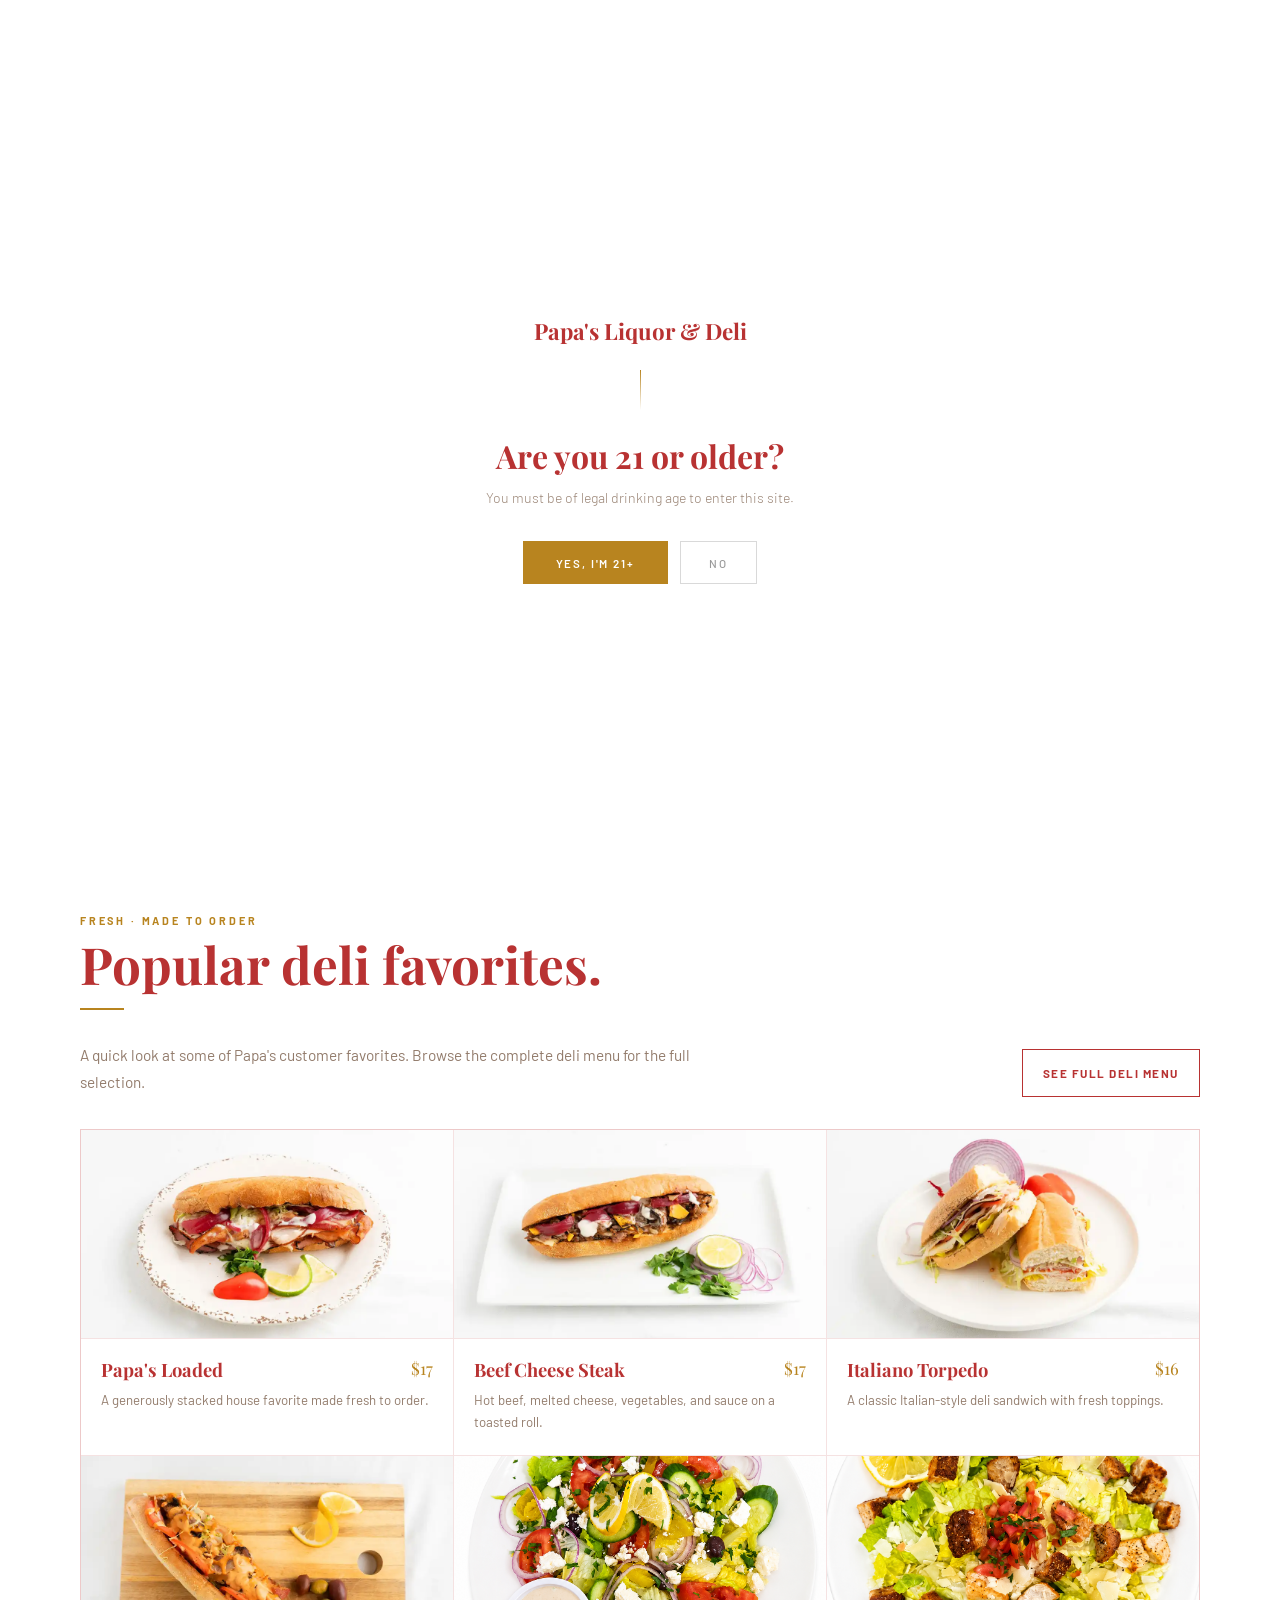
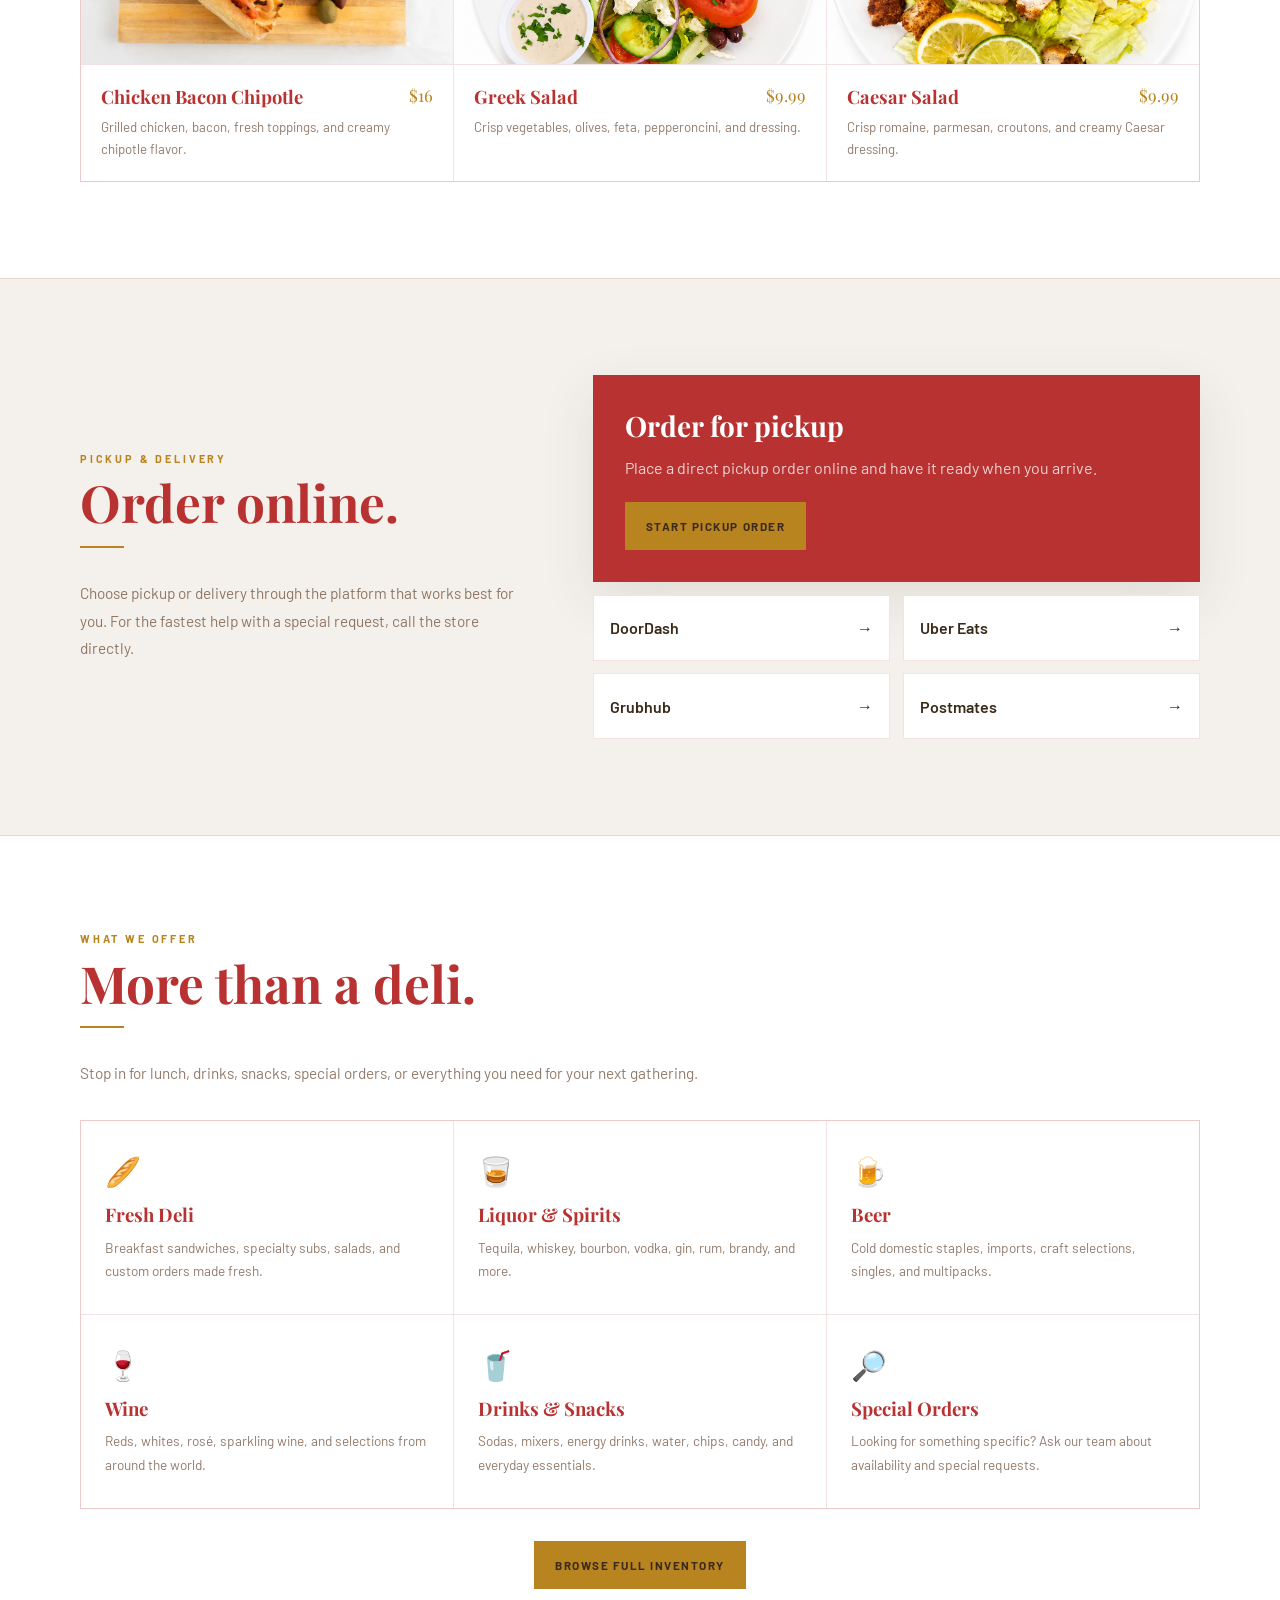
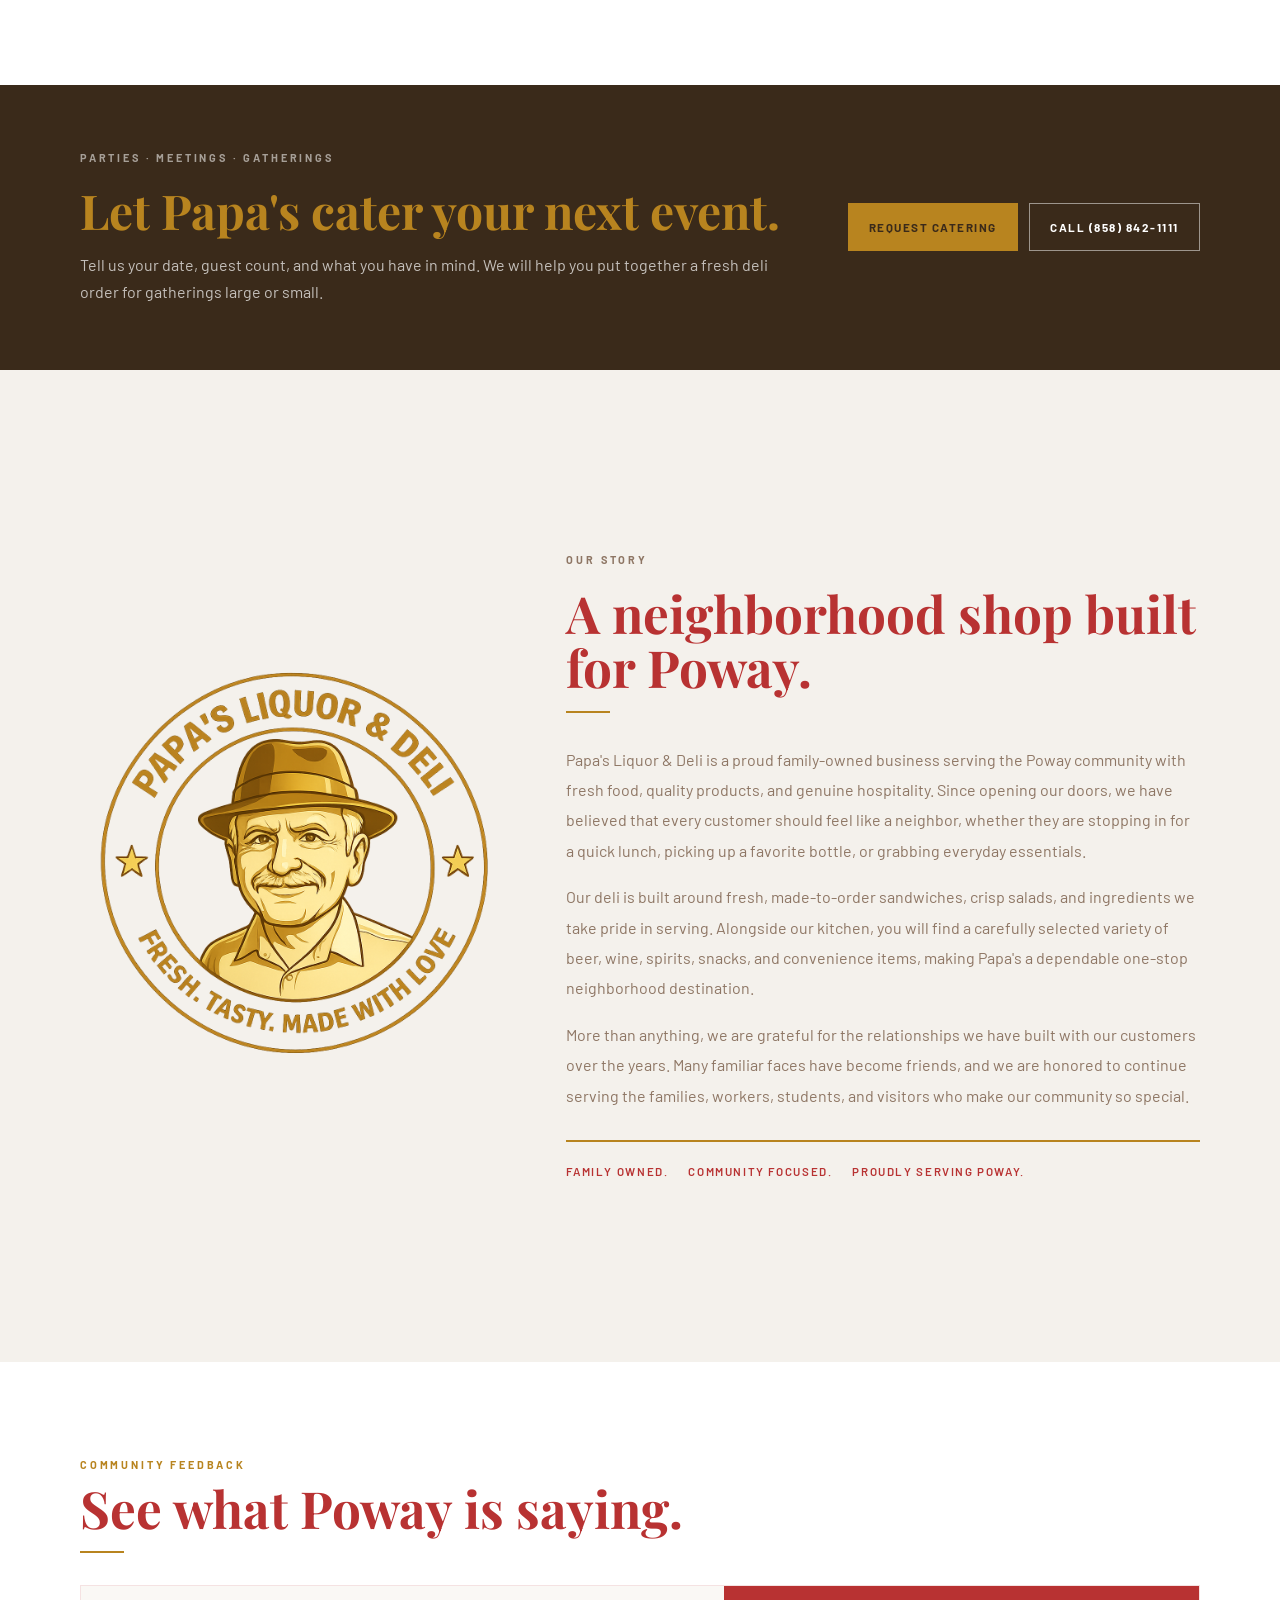
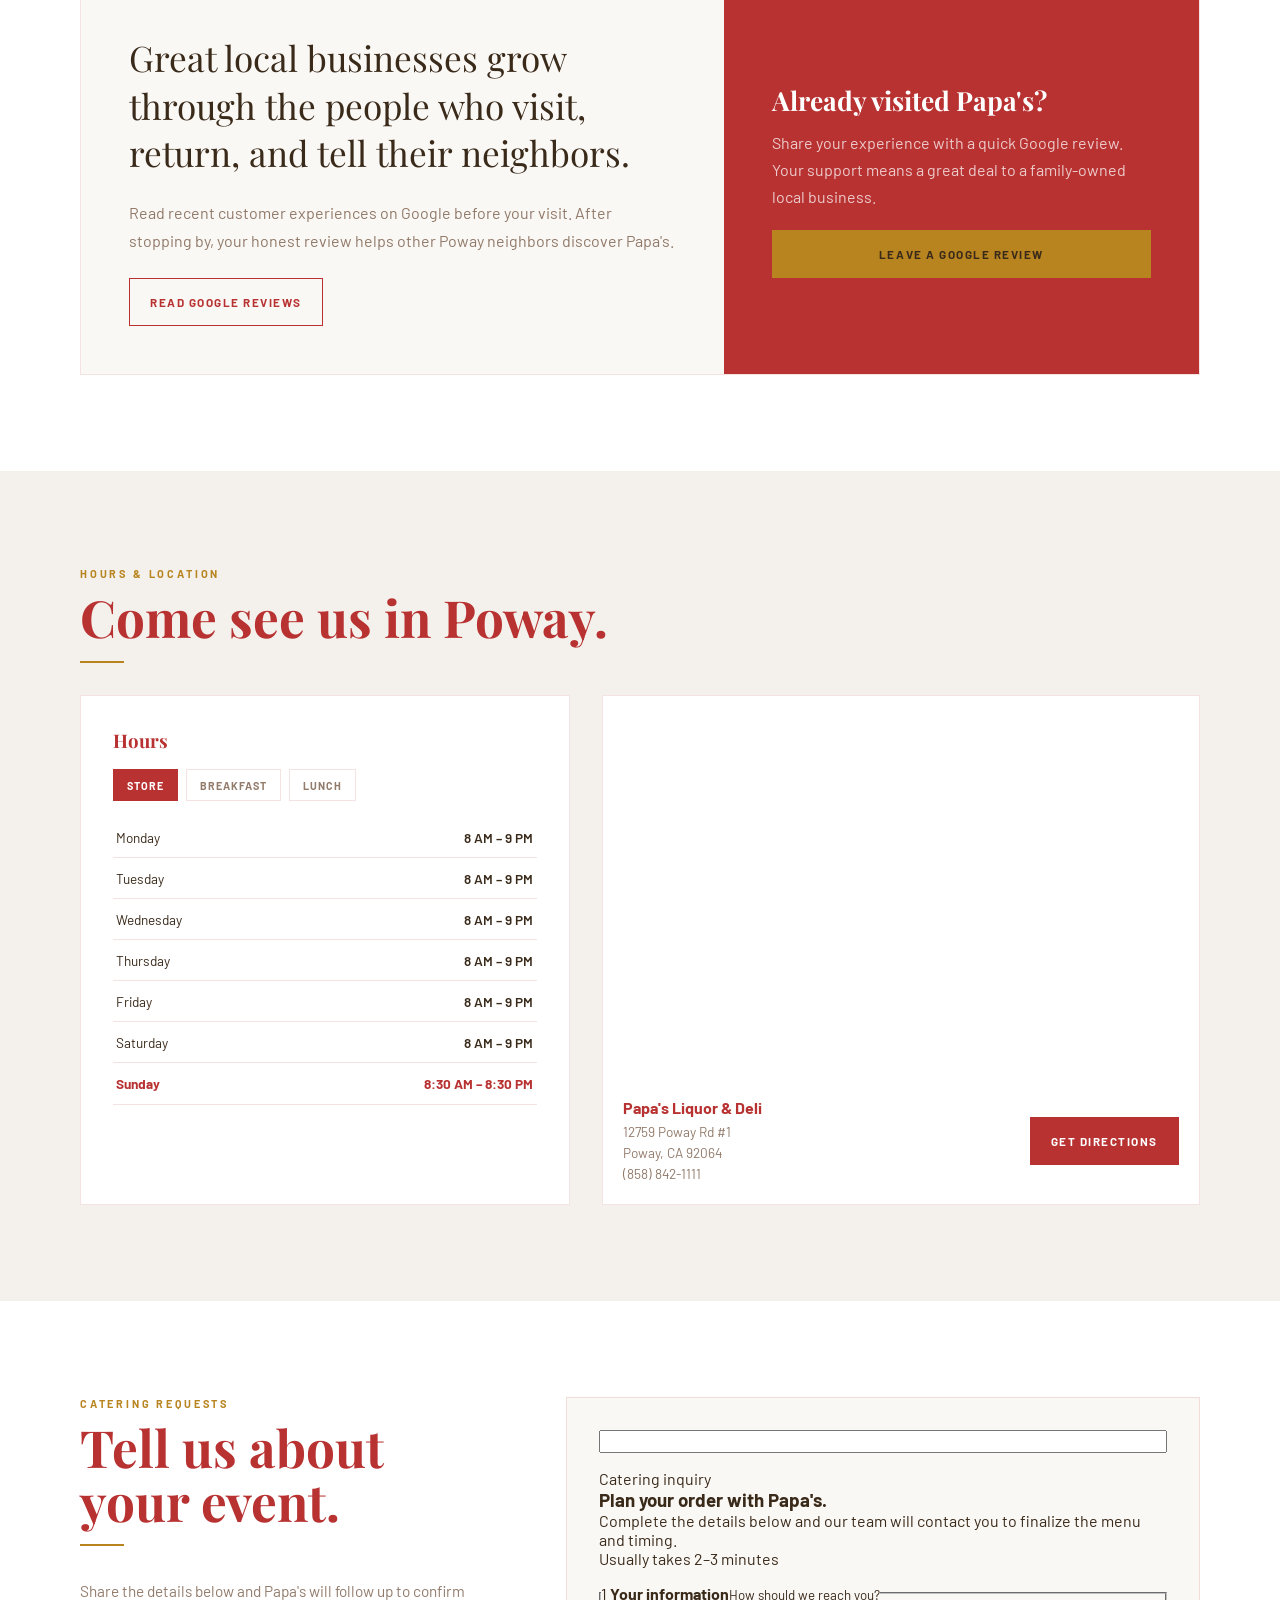
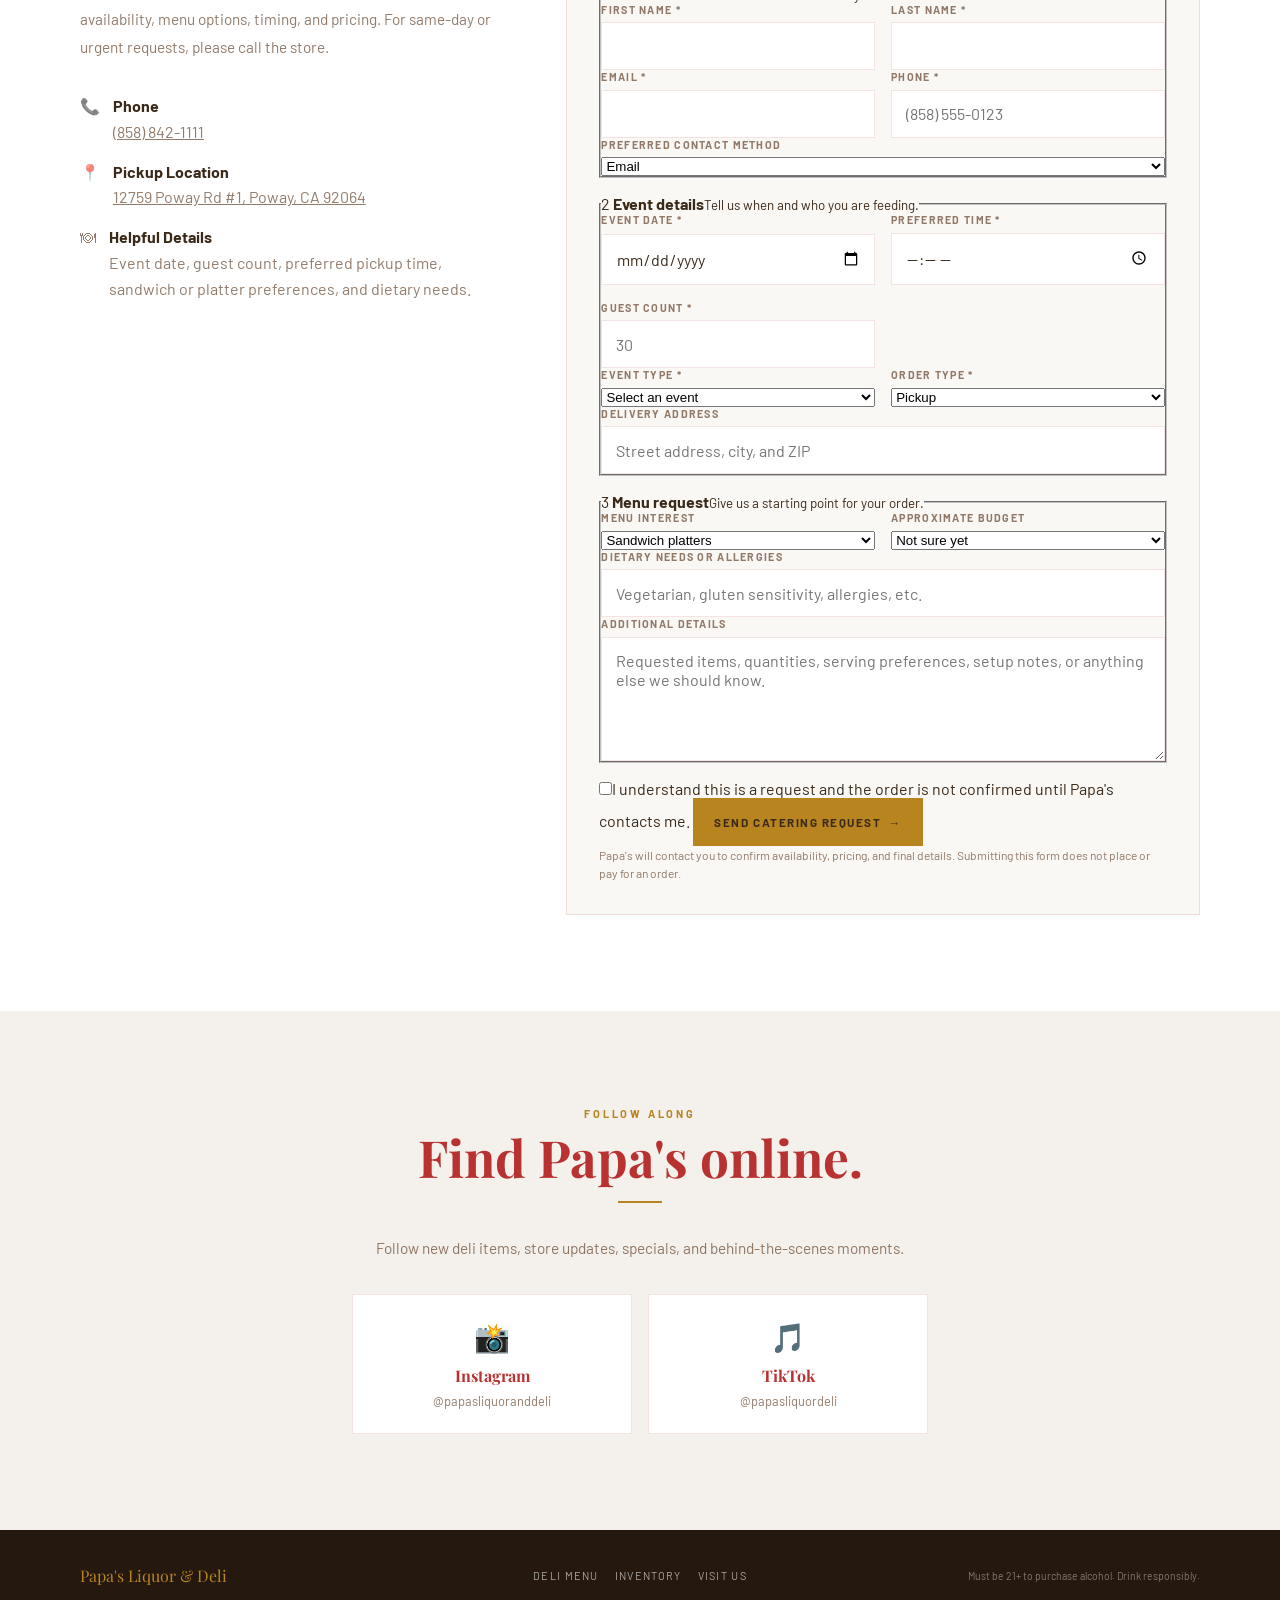
==== commit 3d9d7112: "Update index.html" ====
--- a/index.html
+++ b/index.html
@@ -9,7 +9,7 @@
   <link rel="preconnect" href="https://fonts.googleapis.com">
   <link rel="preconnect" href="https://fonts.gstatic.com" crossorigin>
   <link href="https://fonts.googleapis.com/css2?family=Playfair+Display:wght@700;900&family=Barlow:wght@300;400;500;600;700&display=swap" rel="stylesheet">
-  <link rel="stylesheet" href="css/styles.css?v=20260714-4">
+  <link rel="stylesheet" href="css/styles.css?v=20260714-6">
 </head>
 <body>
   <a class="skip-link" href="#main">Skip to main content</a>
@@ -268,29 +268,89 @@
     <section id="contact">
       <div class="container contact-grid">
         <div>
-          <p class="eyebrow">Get In Touch</p>
-          <h2 class="section-title">Questions or catering inquiries?</h2>
+          <p class="eyebrow">Catering Requests</p>
+          <h2 class="section-title">Tell us about your event.</h2>
           <div class="rule"></div>
-          <p class="section-copy">Call the store for the fastest response, or use the form to prepare an email with your request.</p>
+          <p class="section-copy">Share the details below and Papa's will follow up to confirm availability, menu options, timing, and pricing. For same-day or urgent requests, please call the store.</p>
           <div class="contact-list">
             <div class="contact-row"><span>📞</span><div><strong>Phone</strong><a href="tel:+18588421111">(858) 842-1111</a></div></div>
-            <div class="contact-row"><span>📍</span><div><strong>Address</strong><a href="https://maps.google.com/?q=12759+Poway+Rd+%231+Poway+CA+92064" target="_blank" rel="noopener">12759 Poway Rd #1, Poway, CA 92064</a></div></div>
-            <div class="contact-row"><span>🍽</span><div><strong>Catering</strong>Please include your event date, guest count, pickup time, and requested items.</div></div>
-          </div>
-        </div>
-        <form class="contact-form" id="contactForm">
-          <div class="form-row">
-            <div class="field"><label for="firstName">First name</label><input id="firstName" name="firstName" type="text" autocomplete="given-name" required></div>
-            <div class="field"><label for="lastName">Last name</label><input id="lastName" name="lastName" type="text" autocomplete="family-name" required></div>
-          </div>
-          <div class="form-row">
-            <div class="field"><label for="email">Email</label><input id="email" name="email" type="email" autocomplete="email" required></div>
-            <div class="field"><label for="phone">Phone</label><input id="phone" name="phone" type="tel" autocomplete="tel"></div>
-          </div>
-          <div class="field"><label for="inquiryType">Inquiry type</label><select id="inquiryType" name="inquiryType" style="width:100%;border:1px solid var(--border);background:white;padding:.85rem;color:var(--brown);"><option>General question</option><option>Catering inquiry</option><option>Special order request</option></select></div>
-          <div class="field"><label for="message">Message</label><textarea id="message" name="message" rows="6" required placeholder="Tell us how we can help..."></textarea></div>
-          <button class="btn btn-gold" type="submit">Prepare Email</button>
-          <p class="form-note">This button opens your email app with the message filled in. Replace the email address in the script with the client's preferred business email when available.</p>
+            <div class="contact-row"><span>📍</span><div><strong>Pickup Location</strong><a href="https://maps.google.com/?q=12759+Poway+Rd+%231+Poway+CA+92064" target="_blank" rel="noopener">12759 Poway Rd #1, Poway, CA 92064</a></div></div>
+            <div class="contact-row"><span>🍽</span><div><strong>Helpful Details</strong>Event date, guest count, preferred pickup time, sandwich or platter preferences, and dietary needs.</div></div>
+          </div>
+        </div>
+
+        <form class="contact-form catering-form" id="contactForm" action="https://formsubmit.co/papasliquor.niko@gmail.com" method="POST">
+          <input type="hidden" name="_subject" value="New Catering Request — Papa's Liquor & Deli">
+          <input type="hidden" name="_template" value="table">
+          <input type="hidden" name="_captcha" value="false">
+          <input type="hidden" name="_autoresponse" value="Thank you for contacting Papa's Liquor & Deli. We received your catering request and will follow up to confirm availability, menu options, timing, and pricing. For urgent or same-day requests, please call (858) 842-1111.">
+          <input type="text" name="_honey" class="form-honeypot" tabindex="-1" autocomplete="off" aria-hidden="true">
+
+          <div class="form-intro">
+            <div>
+              <p class="form-kicker">Catering inquiry</p>
+              <h3>Plan your order with Papa's.</h3>
+              <p>Complete the details below and our team will contact you to finalize the menu and timing.</p>
+            </div>
+            <span class="form-time-note">Usually takes 2–3 minutes</span>
+          </div>
+
+          <fieldset class="form-step">
+            <legend>
+              <span class="step-number">1</span>
+              <span><strong>Your information</strong><small>How should we reach you?</small></span>
+            </legend>
+            <div class="form-row">
+              <div class="field"><label for="firstName">First name <span aria-hidden="true">*</span></label><input id="firstName" name="First Name" type="text" autocomplete="given-name" required></div>
+              <div class="field"><label for="lastName">Last name <span aria-hidden="true">*</span></label><input id="lastName" name="Last Name" type="text" autocomplete="family-name" required></div>
+            </div>
+            <div class="form-row">
+              <div class="field"><label for="email">Email <span aria-hidden="true">*</span></label><input id="email" name="Email" type="email" autocomplete="email" required></div>
+              <div class="field"><label for="phone">Phone <span aria-hidden="true">*</span></label><input id="phone" name="Phone" type="tel" autocomplete="tel" placeholder="(858) 555-0123" required></div>
+            </div>
+            <div class="field">
+              <label for="contactPreference">Preferred contact method</label>
+              <select id="contactPreference" name="Preferred Contact Method">
+                <option>Email</option><option>Phone call</option><option>Text message</option>
+              </select>
+            </div>
+          </fieldset>
+
+          <fieldset class="form-step">
+            <legend>
+              <span class="step-number">2</span>
+              <span><strong>Event details</strong><small>Tell us when and who you are feeding.</small></span>
+            </legend>
+            <div class="form-row form-row-three">
+              <div class="field"><label for="eventDate">Event date <span aria-hidden="true">*</span></label><input id="eventDate" name="Event Date" type="date" required></div>
+              <div class="field"><label for="eventTime">Preferred time <span aria-hidden="true">*</span></label><input id="eventTime" name="Preferred Time" type="time" required></div>
+              <div class="field"><label for="guestCount">Guest count <span aria-hidden="true">*</span></label><input id="guestCount" name="Guest Count" type="number" min="1" max="1000" inputmode="numeric" placeholder="30" required></div>
+            </div>
+            <div class="form-row">
+              <div class="field"><label for="eventType">Event type <span aria-hidden="true">*</span></label><select id="eventType" name="Event Type" required><option value="" selected disabled>Select an event</option><option>Office lunch or meeting</option><option>Birthday</option><option>Graduation</option><option>Family gathering</option><option>Wedding or shower</option><option>School or team event</option><option>Other</option></select></div>
+              <div class="field"><label for="serviceType">Order type <span aria-hidden="true">*</span></label><select id="serviceType" name="Order Type" required><option value="Pickup" selected>Pickup</option><option value="Delivery request">Delivery request</option></select></div>
+            </div>
+            <div class="field delivery-address" id="deliveryAddressField" hidden><label for="deliveryAddress">Delivery address</label><input id="deliveryAddress" name="Delivery Address" type="text" autocomplete="street-address" placeholder="Street address, city, and ZIP"></div>
+          </fieldset>
+
+          <fieldset class="form-step">
+            <legend>
+              <span class="step-number">3</span>
+              <span><strong>Menu request</strong><small>Give us a starting point for your order.</small></span>
+            </legend>
+            <div class="form-row">
+              <div class="field"><label for="menuInterest">Menu interest</label><select id="menuInterest" name="Menu Interest"><option>Sandwich platters</option><option>Individual sandwiches</option><option>Salads</option><option>Mixed deli order</option><option>Not sure — please recommend</option></select></div>
+              <div class="field"><label for="budget">Approximate budget</label><select id="budget" name="Approximate Budget"><option value="">Not sure yet</option><option>Under $100</option><option>$100–$249</option><option>$250–$499</option><option>$500–$999</option><option>$1,000+</option></select></div>
+            </div>
+            <div class="field"><label for="dietaryNeeds">Dietary needs or allergies</label><input id="dietaryNeeds" name="Dietary Needs or Allergies" type="text" placeholder="Vegetarian, gluten sensitivity, allergies, etc."></div>
+            <div class="field"><label for="message">Additional details</label><textarea id="message" name="Additional Details" rows="5" placeholder="Requested items, quantities, serving preferences, setup notes, or anything else we should know."></textarea></div>
+          </fieldset>
+
+          <div class="form-submit-panel">
+            <label class="consent-row"><input type="checkbox" name="Contact Permission" value="Yes" required><span>I understand this is a request and the order is not confirmed until Papa's contacts me.</span></label>
+            <button class="btn btn-gold form-submit" type="submit"><span>Send Catering Request</span><span aria-hidden="true">→</span></button>
+            <p class="form-note">Papa's will contact you to confirm availability, pricing, and final details. Submitting this form does not place or pay for an order.</p>
+          </div>
         </form>
       </div>
     </section>
--- a/css/styles.css
+++ b/css/styles.css
@@ -148,6 +148,21 @@
     .story-grid { display: grid; grid-template-columns: .8fr 1.2fr; gap: 4rem; align-items: center; }
     .story-image { width: 100%; aspect-ratio: 1 / 1; object-fit: contain; background: transparent; }
     .story-text p { color: var(--muted); line-height: 1.9; margin-bottom: 1rem; }
+    .story-signature {
+      margin-top: 1.8rem;
+      padding-top: 1.35rem;
+      border-top: 2px solid var(--gold);
+      display: flex;
+      flex-wrap: wrap;
+      gap: .45rem 1.25rem;
+      font-size: .72rem;
+      font-weight: 600;
+      letter-spacing: .14em;
+      line-height: 1.5;
+      text-transform: uppercase;
+      color: var(--red);
+    }
+    .story-signature span { white-space: nowrap; }
 
     /* REVIEWS */
     #reviews { background: white; }
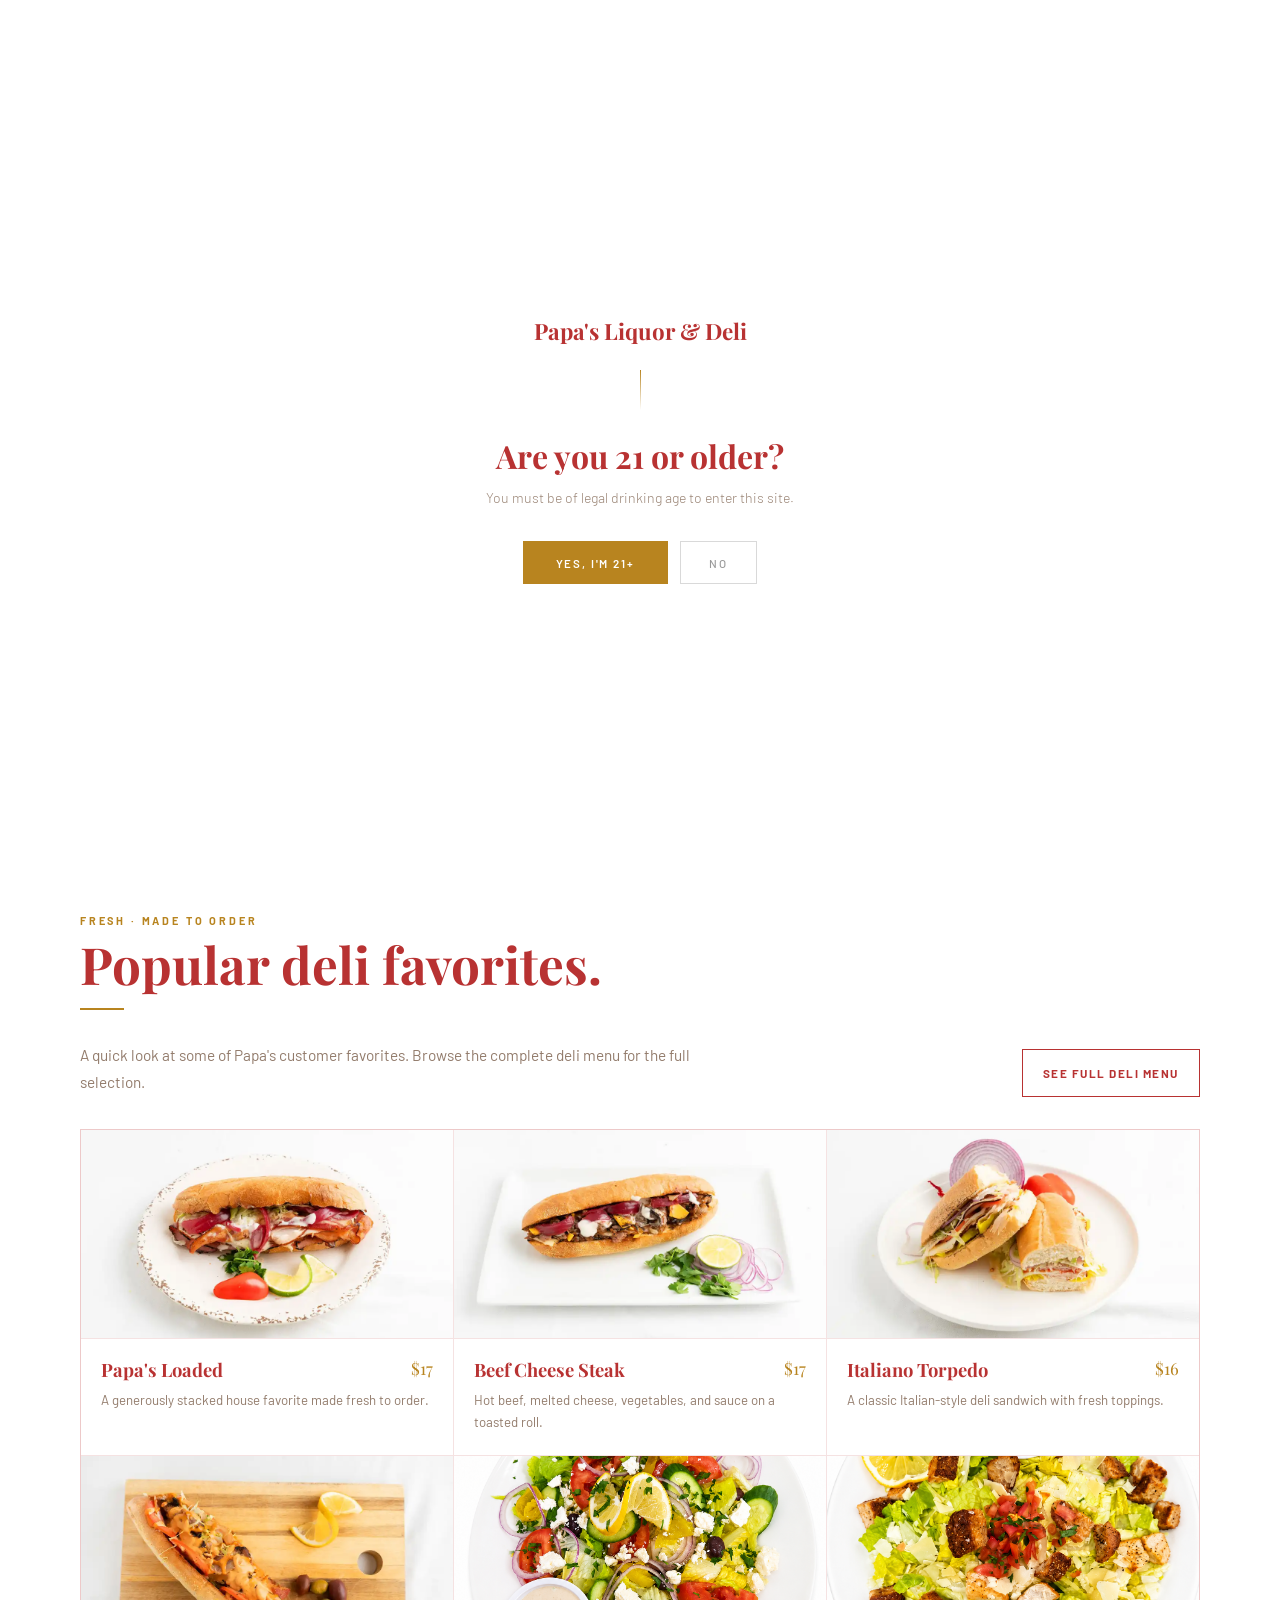
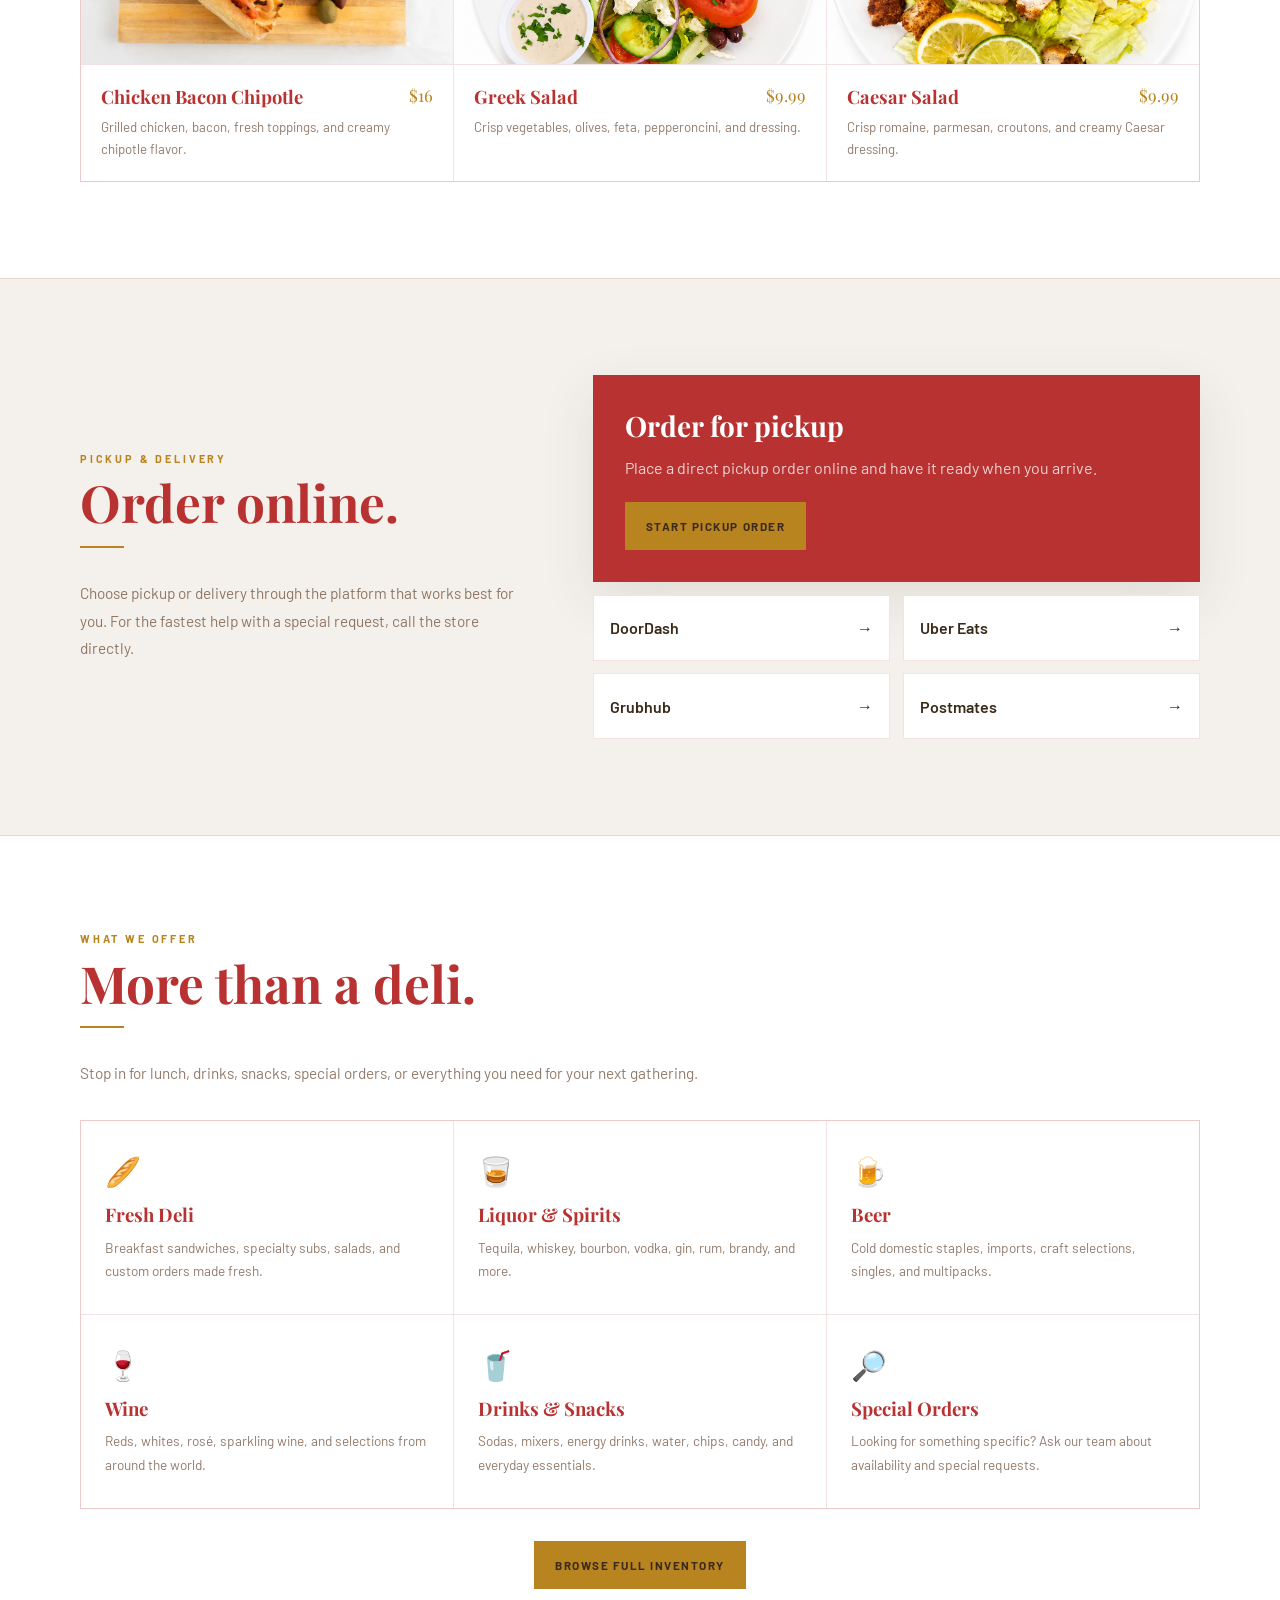
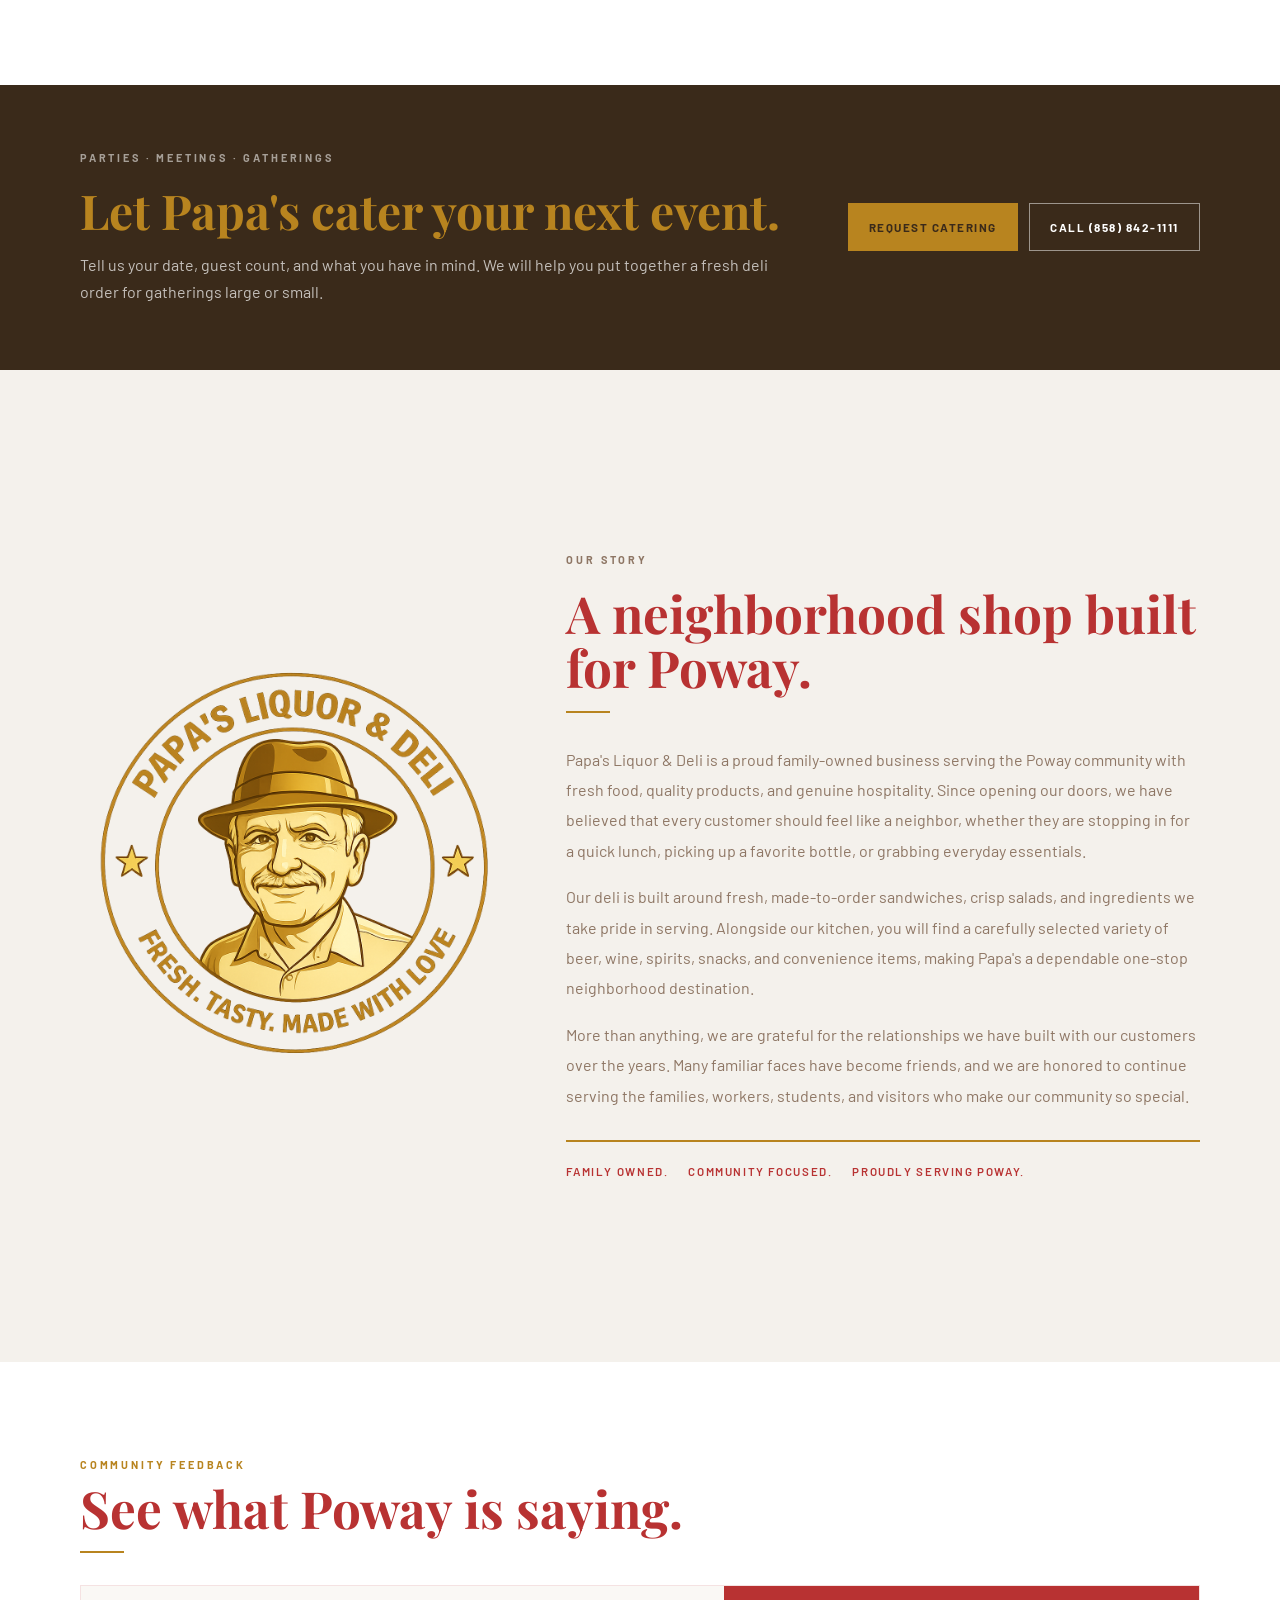
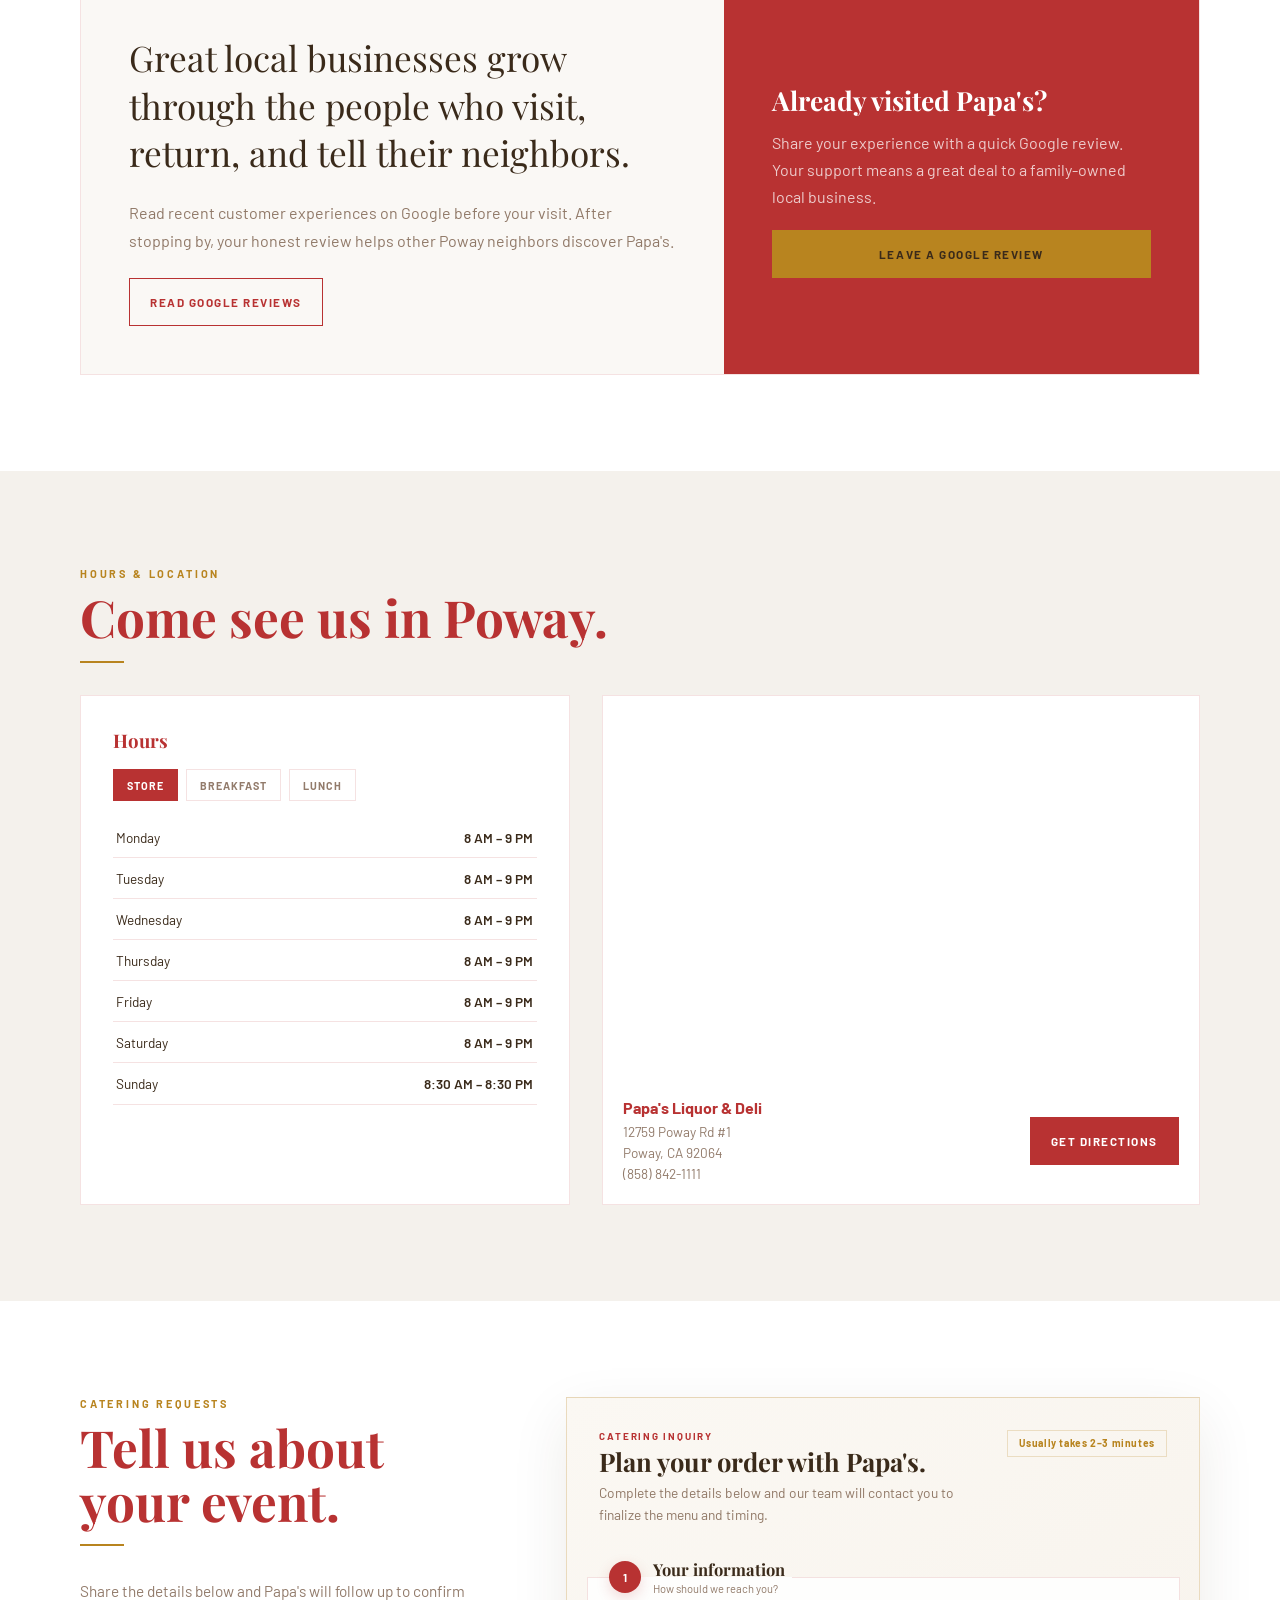
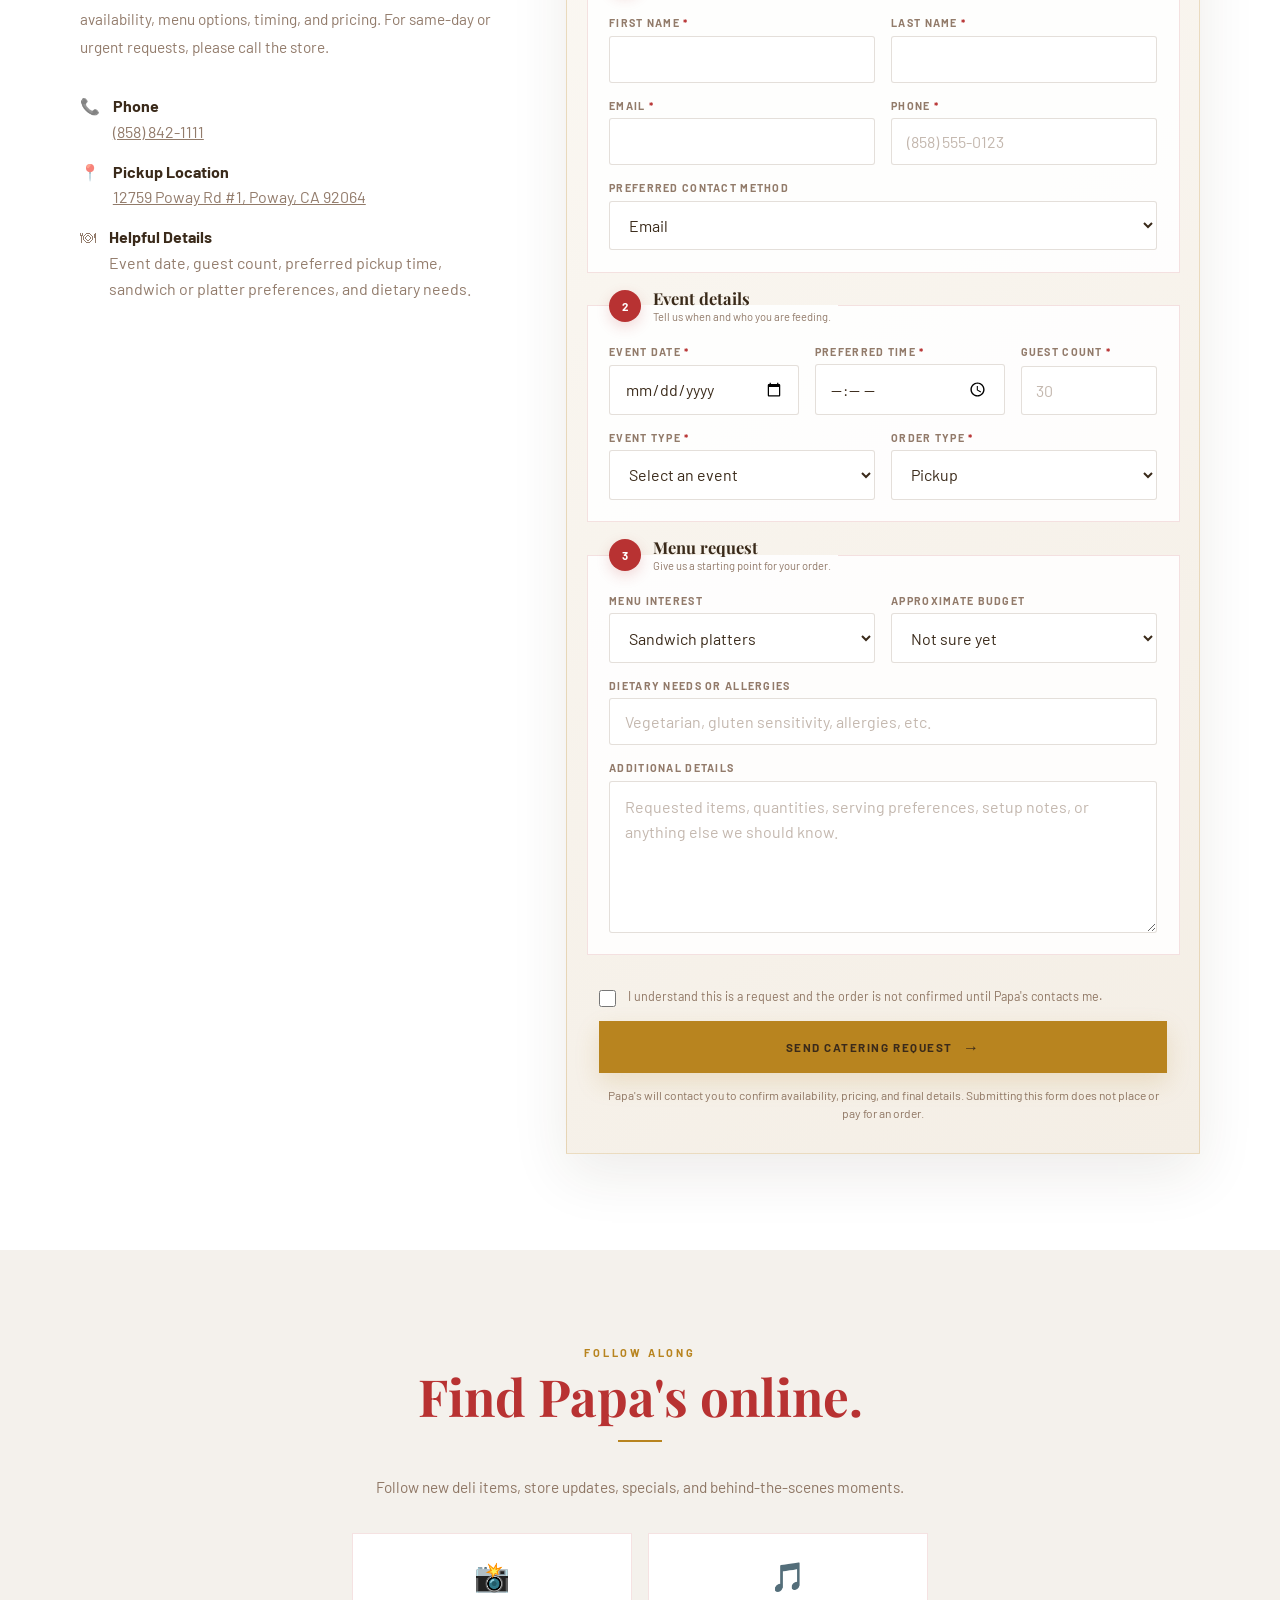
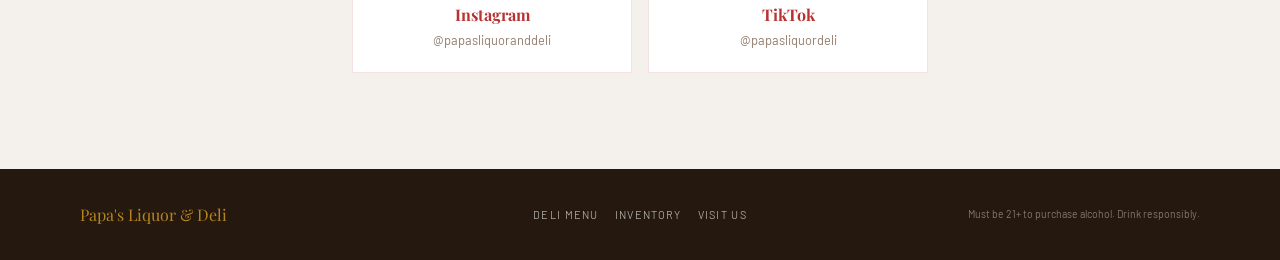
==== commit 6df15a1b: "Update index.html" ====
--- a/index.html
+++ b/index.html
@@ -9,7 +9,7 @@
   <link rel="preconnect" href="https://fonts.googleapis.com">
   <link rel="preconnect" href="https://fonts.gstatic.com" crossorigin>
   <link href="https://fonts.googleapis.com/css2?family=Playfair+Display:wght@700;900&family=Barlow:wght@300;400;500;600;700&display=swap" rel="stylesheet">
-  <link rel="stylesheet" href="css/styles.css?v=20260714-6">
+  <link rel="stylesheet" href="css/styles.css?v=20260714-7">
 </head>
 <body>
   <a class="skip-link" href="#main">Skip to main content</a>
@@ -384,7 +384,7 @@
     <a href="https://maps.google.com/?q=12759+Poway+Rd+%231+Poway+CA+92064" target="_blank" rel="noopener">📍<br>Directions</a>
     <a href="#order">🛍<br>Order</a>
   </div>
-  <script src="js/main.js" defer></script>
+  <script src="js/main.js?v=20260714-7" defer></script>
   <script src="js/agegate.js" defer></script>
 </body>
 </html>
--- a/css/styles.css
+++ b/css/styles.css
@@ -377,3 +377,153 @@
     line-height: 0.86;
   }
 }
+
+
+/* CATERING FORM — POLISHED */
+.contact-form.catering-form {
+  gap: 1rem;
+  padding: 1.2rem;
+  background: linear-gradient(145deg, #fbf8f3 0%, #f4eee5 100%);
+  border: 1px solid rgba(184,132,31,.24);
+  box-shadow: 0 20px 55px rgba(58,42,26,.09);
+}
+.form-intro {
+  display: flex;
+  justify-content: space-between;
+  gap: 1.5rem;
+  align-items: flex-start;
+  padding: .8rem .8rem 1.15rem;
+}
+.form-kicker {
+  color: var(--red);
+  font-size: .62rem;
+  font-weight: 700;
+  letter-spacing: .18em;
+  text-transform: uppercase;
+  margin-bottom: .35rem;
+}
+.form-intro h3 {
+  font-family: 'Playfair Display', serif;
+  color: var(--brown);
+  font-size: clamp(1.45rem, 2vw, 1.9rem);
+  line-height: 1.1;
+  margin-bottom: .4rem;
+}
+.form-intro p:not(.form-kicker) { color: var(--muted); line-height: 1.6; font-size: .86rem; max-width: 520px; }
+.form-time-note {
+  flex: 0 0 auto;
+  padding: .42rem .7rem;
+  background: var(--gold-dim);
+  border: 1px solid rgba(184,132,31,.22);
+  color: var(--gold);
+  font-size: .64rem;
+  font-weight: 700;
+  letter-spacing: .06em;
+  white-space: nowrap;
+}
+.form-step {
+  min-width: 0;
+  display: grid;
+  gap: 1rem;
+  margin: 0;
+  padding: 1.35rem;
+  background: rgba(255,255,255,.88);
+  border: 1px solid var(--border);
+}
+.form-step legend {
+  display: flex;
+  align-items: center;
+  gap: .75rem;
+  padding: 0 .45rem 0 0;
+  color: var(--brown);
+}
+.form-step legend > span:last-child { display: block; }
+.form-step legend strong {
+  display: block;
+  font-family: 'Playfair Display', serif;
+  color: var(--brown);
+  font-size: 1.03rem;
+  line-height: 1.15;
+}
+.form-step legend small { display: block; margin-top: .15rem; color: var(--muted); font-size: .7rem; font-weight: 400; }
+.step-number {
+  width: 32px;
+  height: 32px;
+  flex: 0 0 32px;
+  display: grid;
+  place-items: center;
+  border-radius: 50%;
+  background: var(--red);
+  color: white;
+  font-size: .72rem;
+  font-weight: 700;
+  box-shadow: 0 5px 14px rgba(184,50,50,.18);
+}
+.form-row-three { grid-template-columns: 1fr 1fr .72fr; }
+.field label span { color: var(--red); }
+.field input,
+.field textarea,
+.field select {
+  width: 100%;
+  min-height: 46px;
+  border: 1px solid rgba(90,55,30,.16);
+  border-radius: 3px;
+  background: #fff;
+  padding: .82rem .9rem;
+  color: var(--brown);
+  outline: none;
+  font: inherit;
+  transition: border-color .2s, box-shadow .2s, background .2s;
+}
+.field textarea { min-height: 126px; resize: vertical; line-height: 1.55; }
+.field input:hover,
+.field textarea:hover,
+.field select:hover { border-color: rgba(184,132,31,.46); }
+.field input:focus,
+.field textarea:focus,
+.field select:focus {
+  border-color: var(--gold);
+  box-shadow: 0 0 0 3px rgba(184,132,31,.11);
+  background: #fffefb;
+}
+.field input::placeholder,
+.field textarea::placeholder { color: rgba(90,55,30,.36); }
+.delivery-address[hidden] { display: none; }
+.form-submit-panel {
+  display: grid;
+  gap: .85rem;
+  padding: 1rem .8rem .7rem;
+}
+.consent-row {
+  display: flex;
+  align-items: flex-start;
+  gap: .7rem;
+  color: var(--muted);
+  font-size: .78rem;
+  line-height: 1.55;
+  cursor: pointer;
+}
+.consent-row input { width: 17px; height: 17px; flex: 0 0 17px; margin-top: .16rem; accent-color: var(--red); }
+.form-submit {
+  width: 100%;
+  min-height: 52px;
+  display: flex;
+  align-items: center;
+  justify-content: center;
+  gap: .65rem;
+  font-size: .73rem;
+  box-shadow: 0 10px 24px rgba(184,132,31,.18);
+}
+.form-submit:hover span:last-child { transform: translateX(3px); }
+.form-submit span:last-child { transition: transform .2s; font-size: 1rem; }
+.form-note { text-align: center; }
+.form-honeypot { position: absolute !important; left: -9999px !important; opacity: 0 !important; pointer-events: none !important; }
+
+@media (max-width: 700px) {
+  .form-row-three { grid-template-columns: 1fr; }
+  .contact-form.catering-form { padding: .7rem; }
+  .form-intro { display: block; padding: .75rem .65rem 1rem; }
+  .form-time-note { display: inline-block; margin-top: .75rem; }
+  .form-step { padding: 1.05rem; }
+  .form-submit-panel { padding-inline: .55rem; }
+}
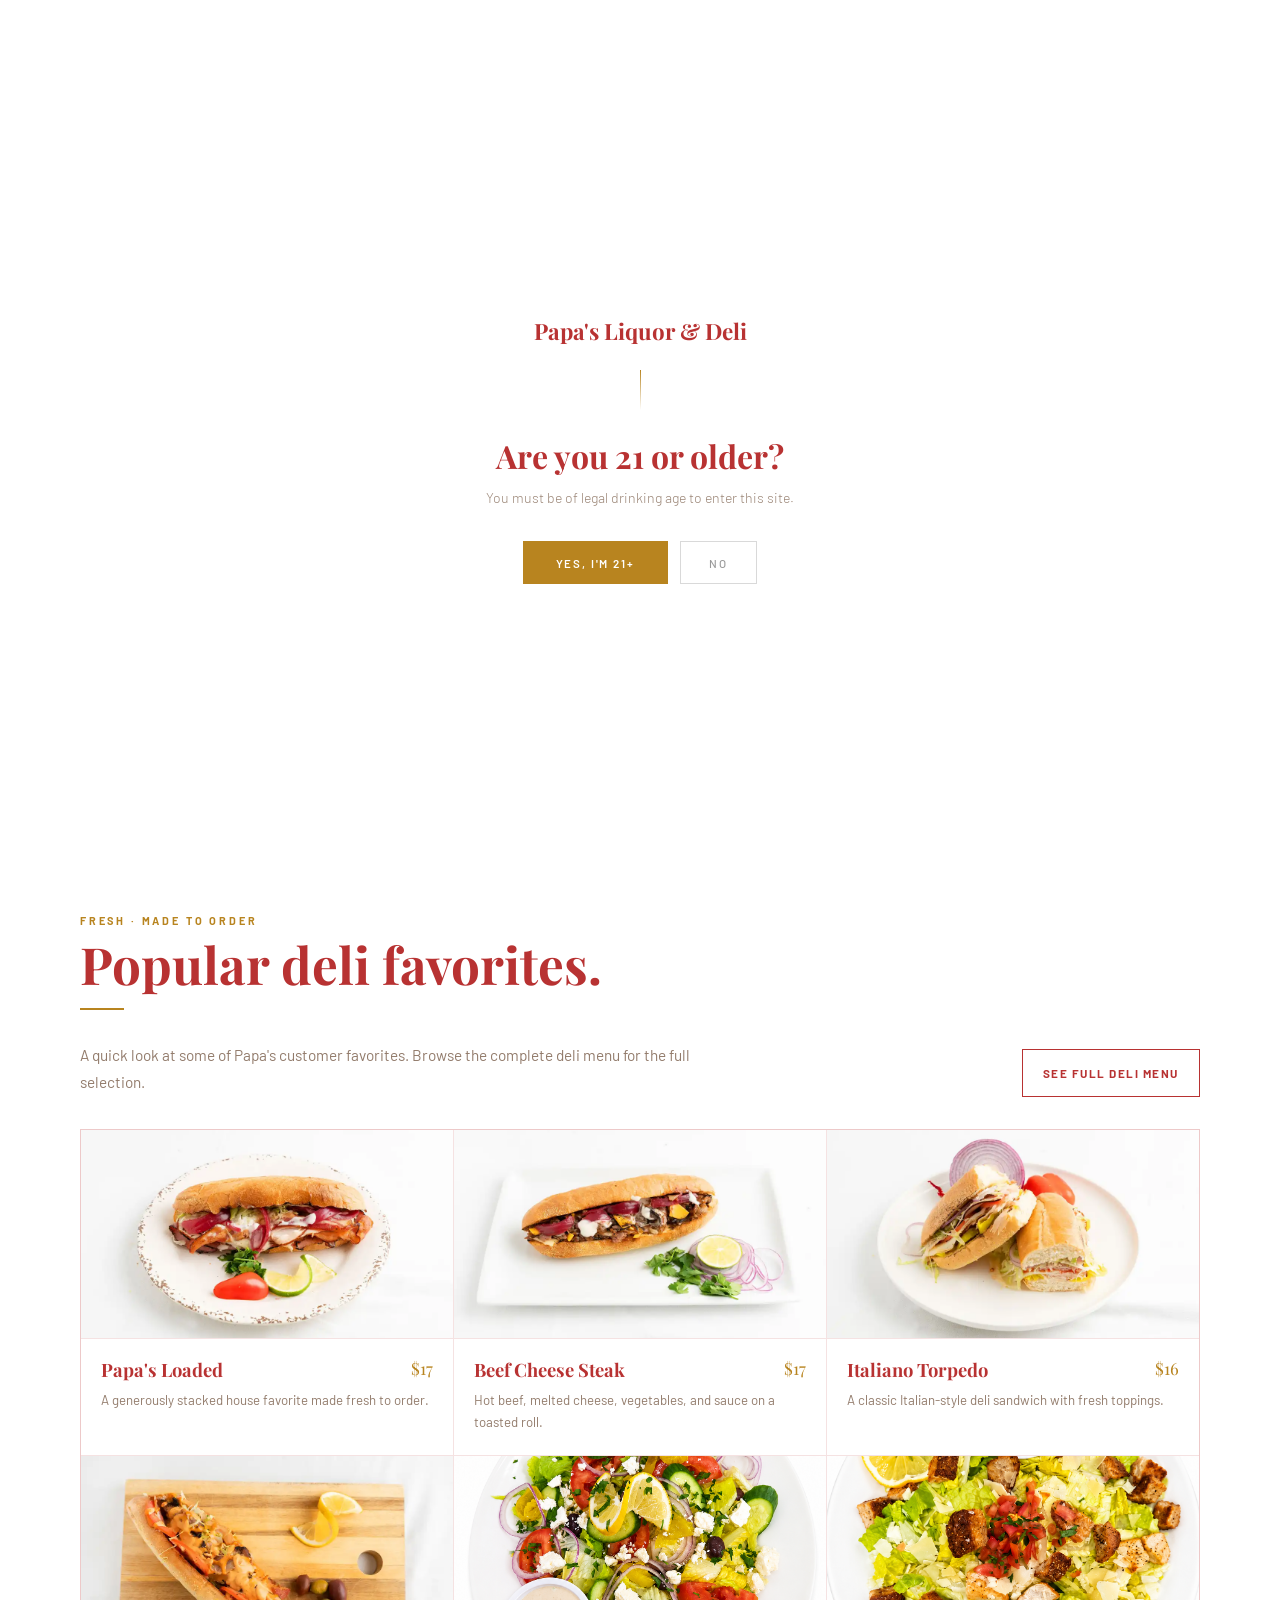
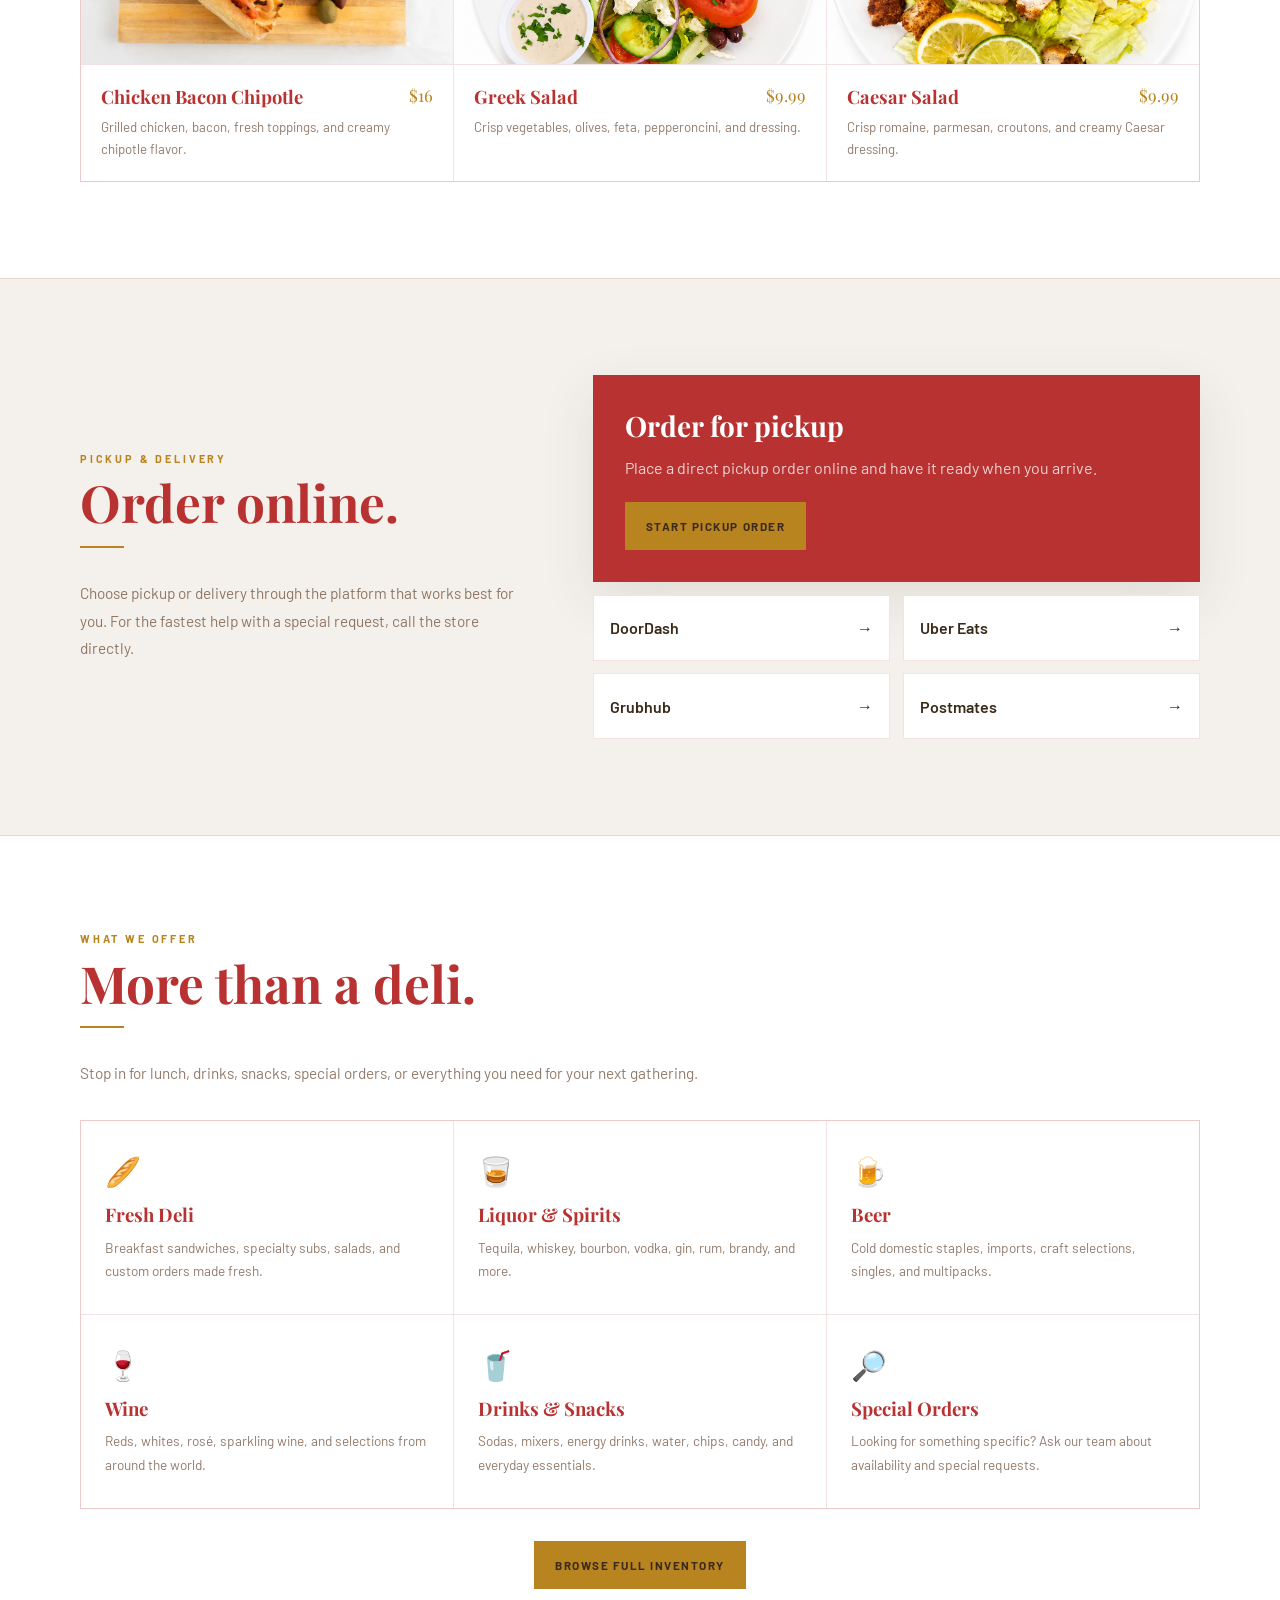
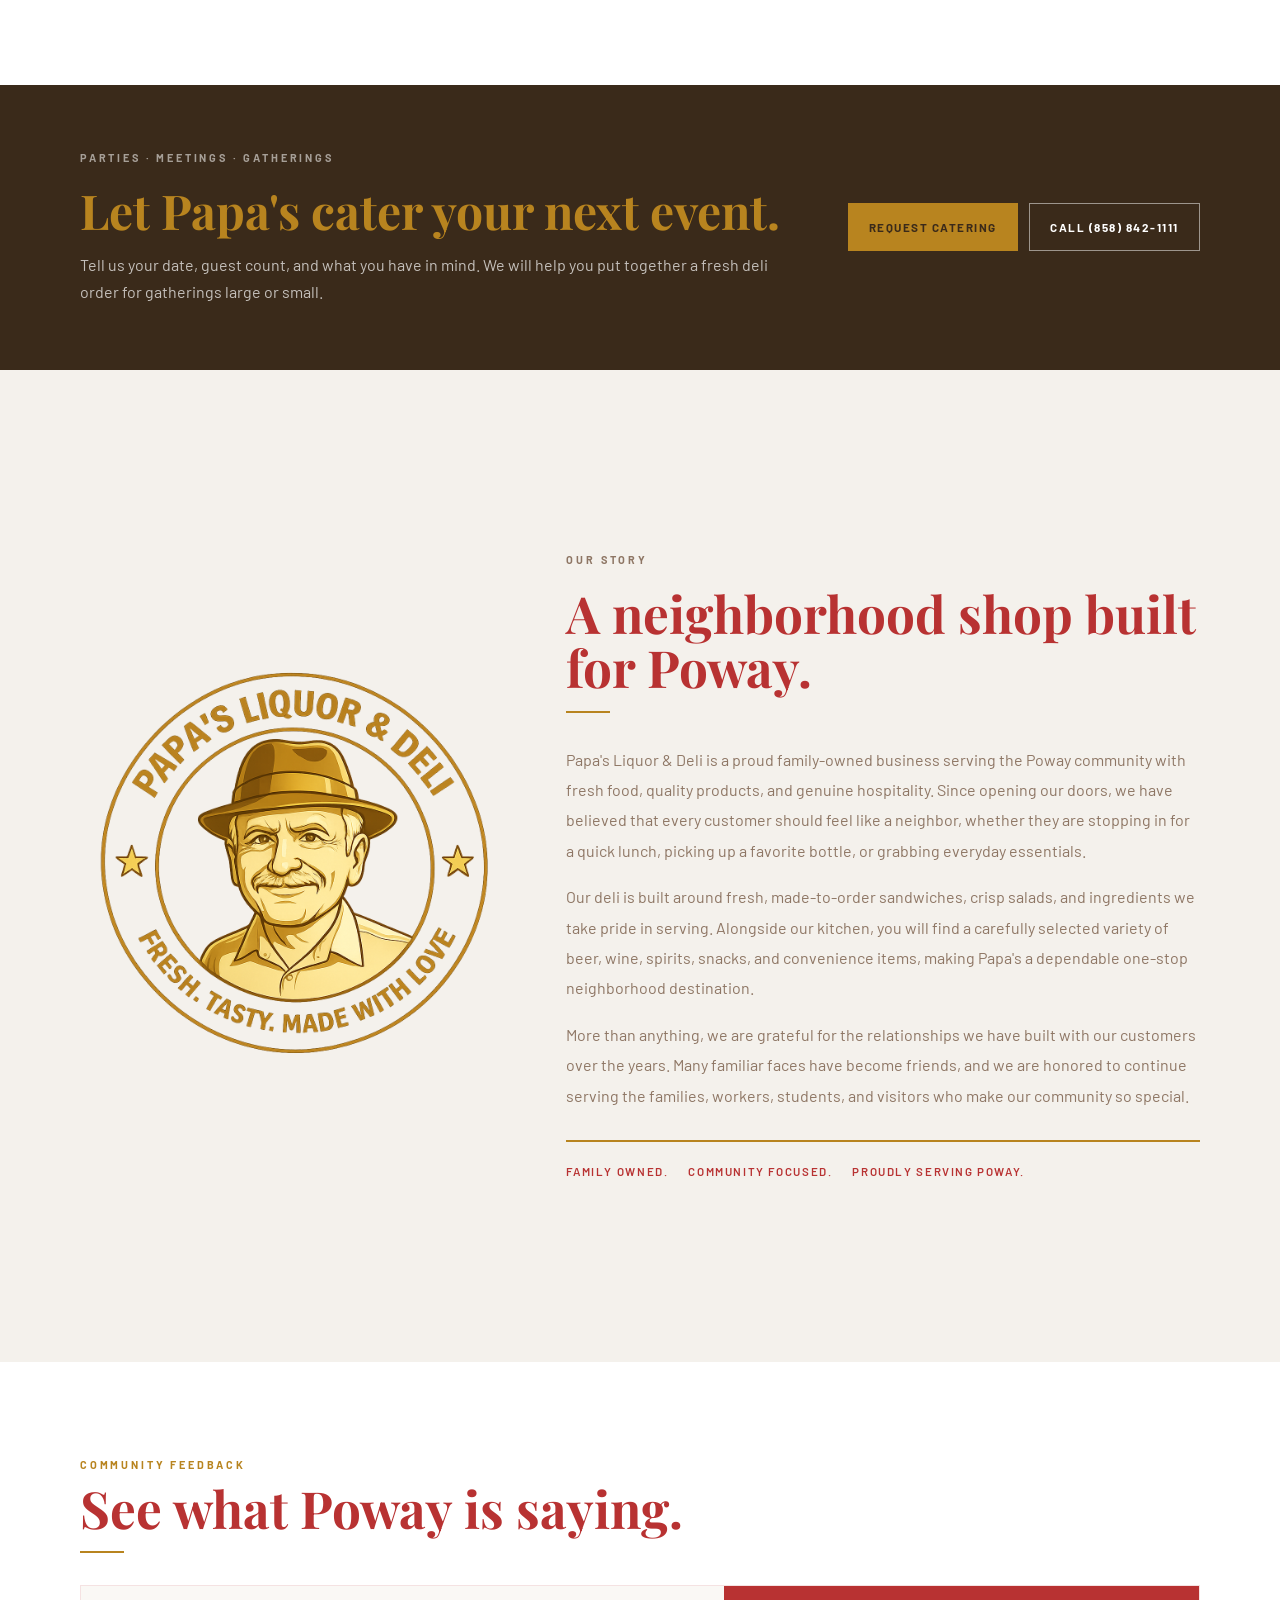
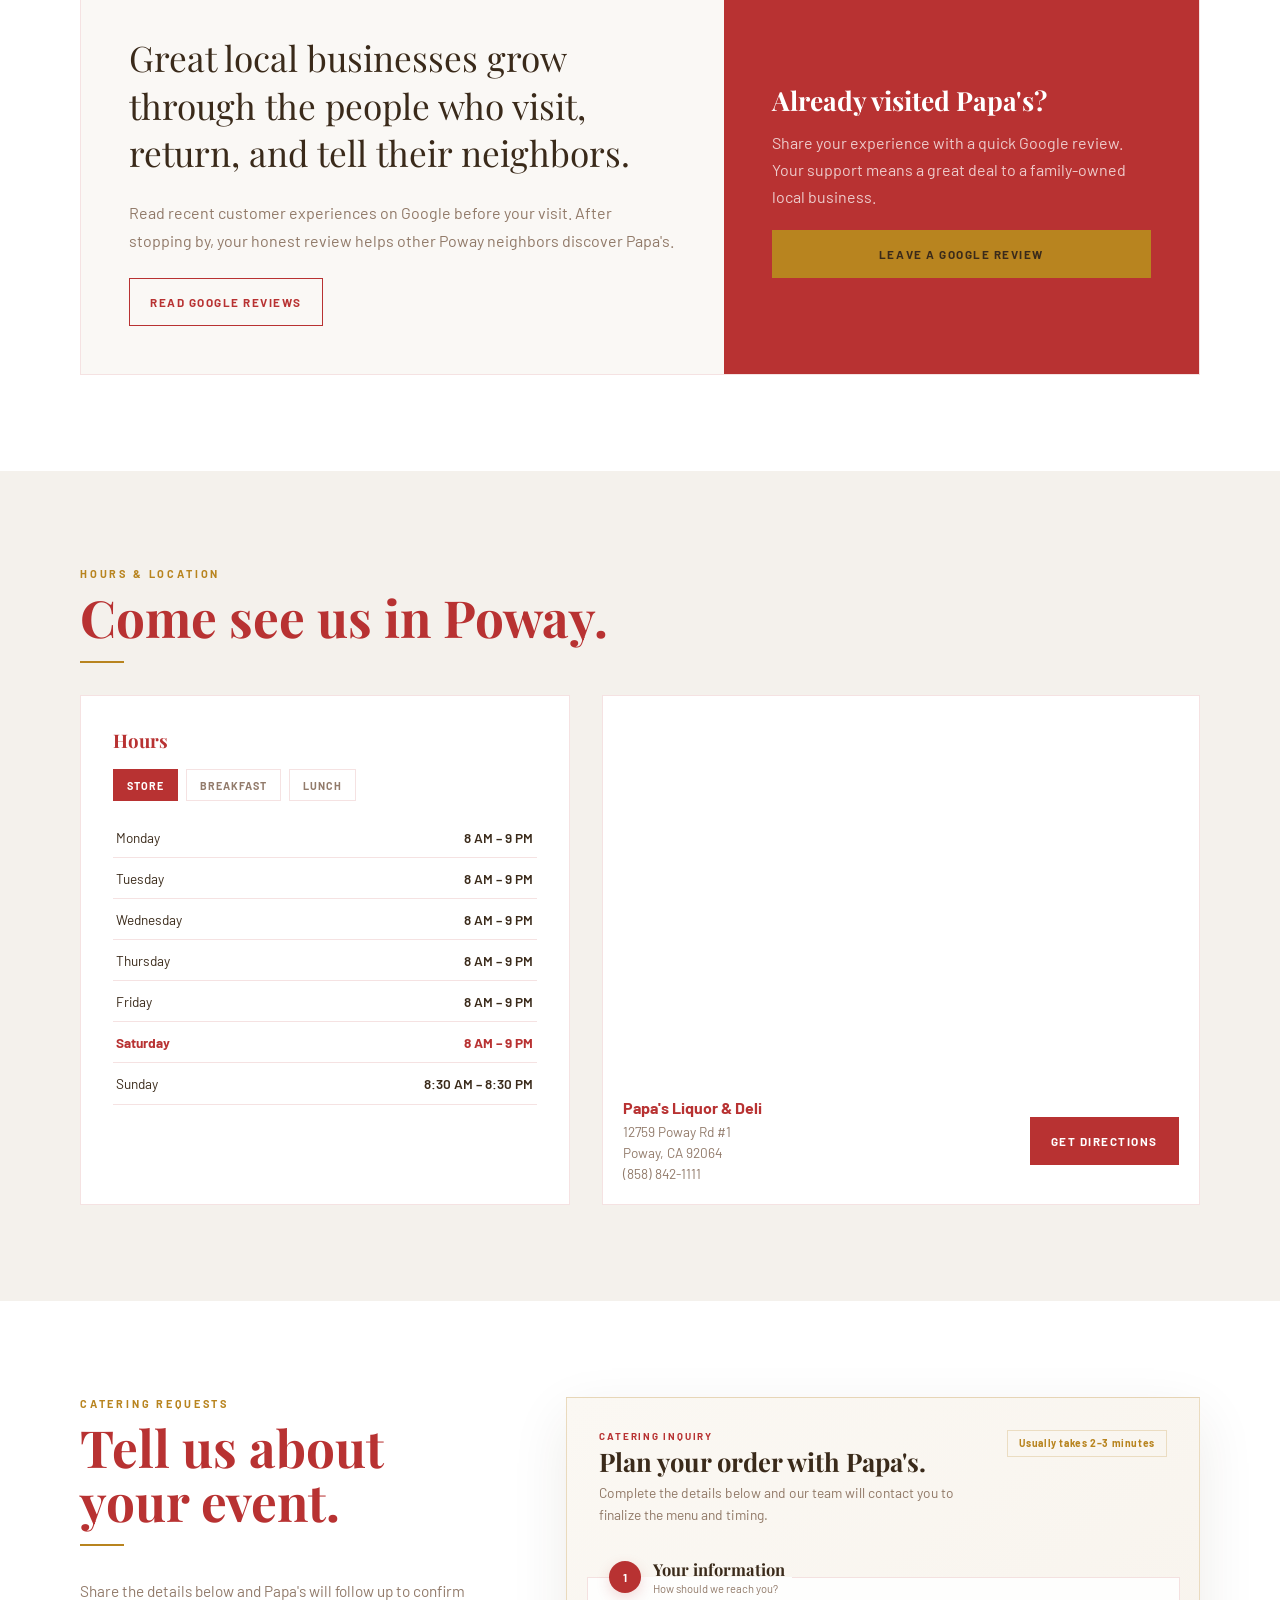
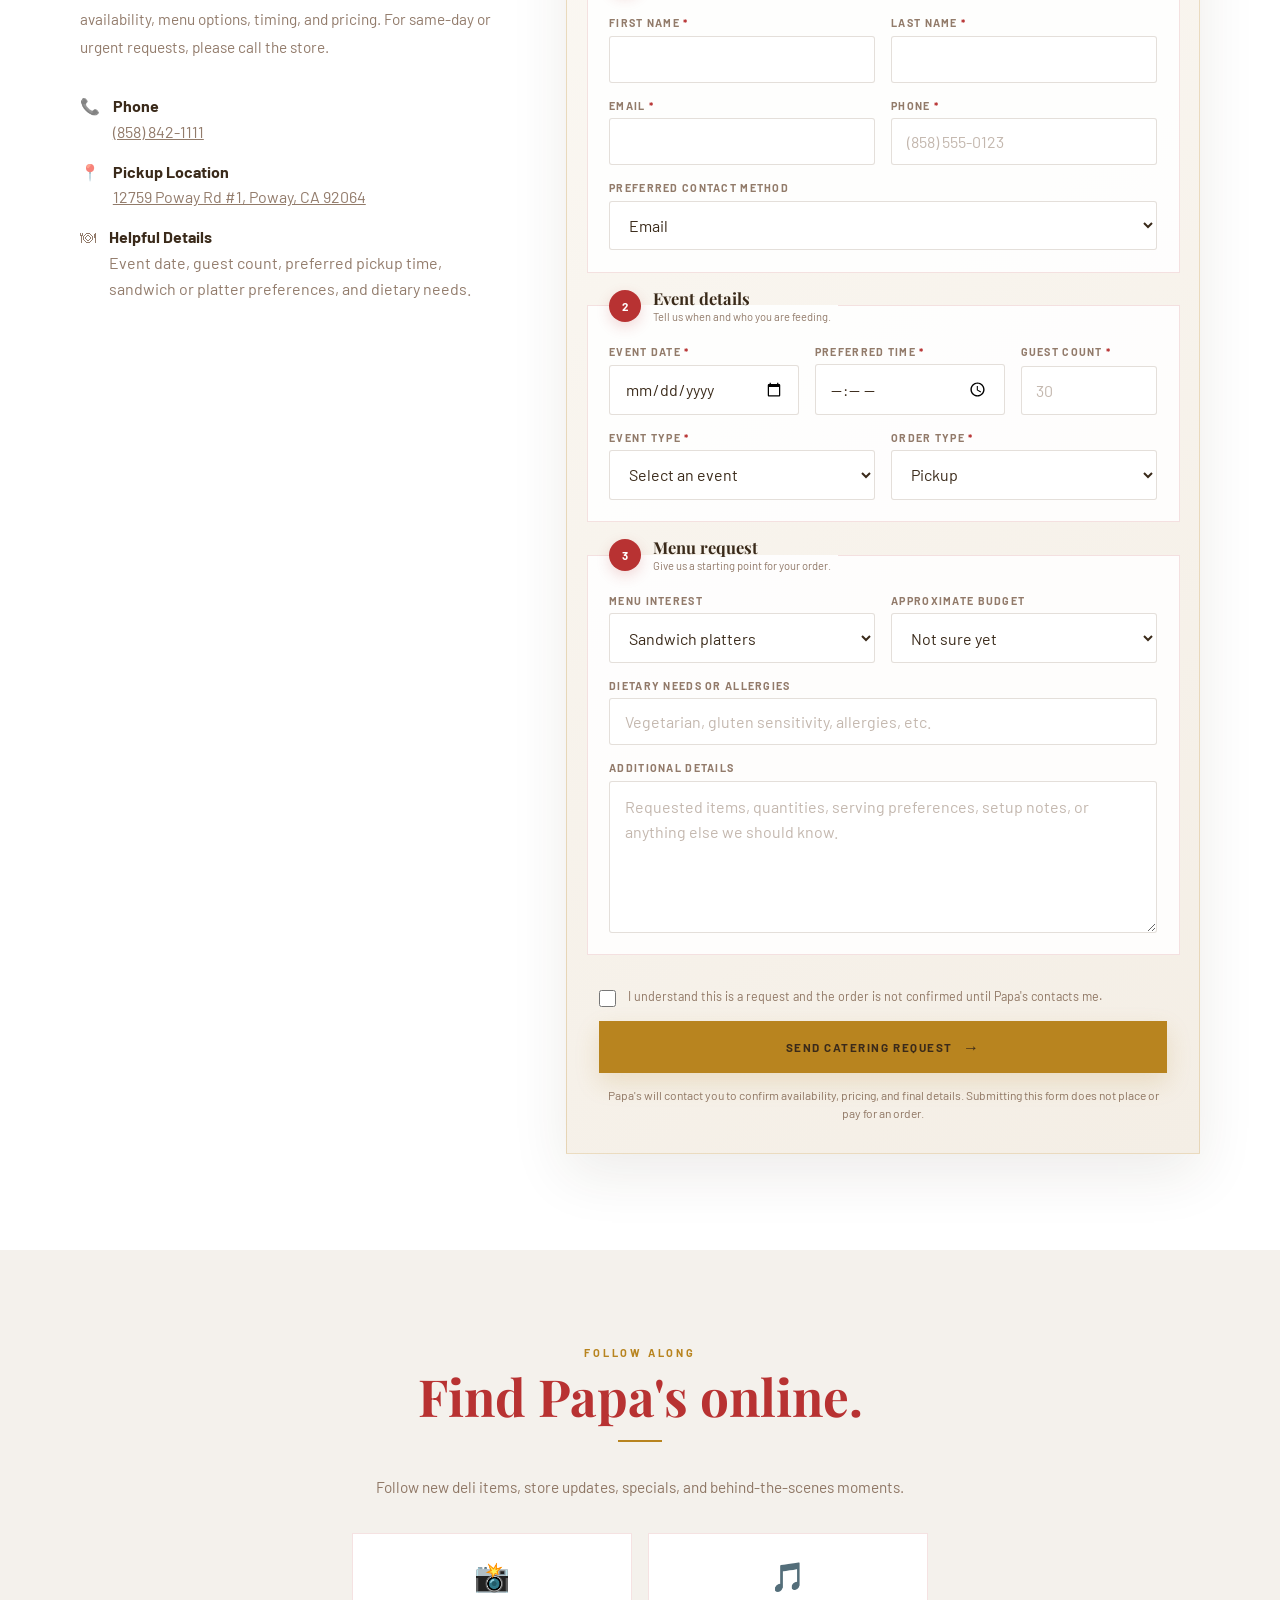
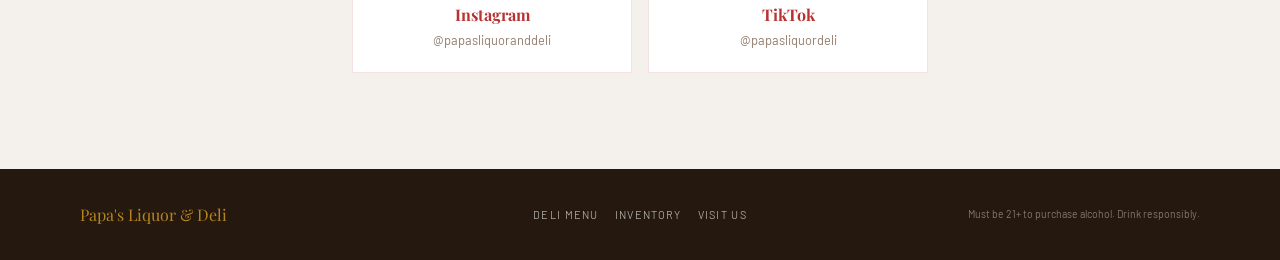
==== commit d8426575: "Add files via upload" ====
--- a/index.html
+++ b/index.html
@@ -9,7 +9,7 @@
   <link rel="preconnect" href="https://fonts.googleapis.com">
   <link rel="preconnect" href="https://fonts.gstatic.com" crossorigin>
   <link href="https://fonts.googleapis.com/css2?family=Playfair+Display:wght@700;900&family=Barlow:wght@300;400;500;600;700&display=swap" rel="stylesheet">
-  <link rel="stylesheet" href="css/styles.css?v=20260714-7">
+  <link rel="stylesheet" href="css/styles.css?v=20260714-8">
 </head>
 <body>
   <a class="skip-link" href="#main">Skip to main content</a>
@@ -384,7 +384,151 @@
     <a href="https://maps.google.com/?q=12759+Poway+Rd+%231+Poway+CA+92064" target="_blank" rel="noopener">📍<br>Directions</a>
     <a href="#order">🛍<br>Order</a>
   </div>
-  <script src="js/main.js?v=20260714-7" defer></script>
-  <script src="js/agegate.js" defer></script>
+  <script>
+    (function () {
+      function initMobileNavigation() {
+        const nav = document.querySelector('.site-nav');
+        const toggle = document.querySelector('.menu-toggle');
+        const links = document.getElementById('navLinks');
+        if (!nav || !toggle || !links || toggle.dataset.ready === 'true') return;
+
+        toggle.dataset.ready = 'true';
+
+        function setOpen(open) {
+          nav.classList.toggle('nav-open', open);
+          links.classList.toggle('open', open);
+          toggle.setAttribute('aria-expanded', open ? 'true' : 'false');
+          toggle.setAttribute('aria-label', open ? 'Close navigation menu' : 'Open navigation menu');
+          toggle.innerHTML = open ? '&#10005;' : '&#9776;';
+          document.body.classList.toggle('menu-open', open);
+        }
+
+        toggle.addEventListener('click', function (event) {
+          event.preventDefault();
+          event.stopPropagation();
+          setOpen(toggle.getAttribute('aria-expanded') !== 'true');
+        }, { passive: false });
+
+        toggle.addEventListener('touchend', function (event) {
+          event.preventDefault();
+          event.stopPropagation();
+          setOpen(toggle.getAttribute('aria-expanded') !== 'true');
+        }, { passive: false });
+
+        links.addEventListener('click', function (event) {
+          if (event.target.closest('a')) setOpen(false);
+        });
+
+        document.addEventListener('click', function (event) {
+          if (toggle.getAttribute('aria-expanded') === 'true' && !nav.contains(event.target)) {
+            setOpen(false);
+          }
+        });
+
+        window.addEventListener('resize', function () {
+          if (window.innerWidth > 900) setOpen(false);
+        });
+      }
+
+      if (document.readyState === 'loading') {
+        document.addEventListener('DOMContentLoaded', initMobileNavigation);
+      } else {
+        initMobileNavigation();
+      }
+    })();
+  </script>
+  <script>
+    (function () {
+      const STORE_TIME_ZONE = 'America/Los_Angeles';
+      const DAY_NAMES = ['Sunday', 'Monday', 'Tuesday', 'Wednesday', 'Thursday', 'Friday', 'Saturday'];
+      const STORE_HOURS = {
+        0: { open: 8.5, close: 20.5, label: '8:30 AM – 8:30 PM' },
+        1: { open: 8, close: 21, label: '8:00 AM – 9:00 PM' },
+        2: { open: 8, close: 21, label: '8:00 AM – 9:00 PM' },
+        3: { open: 8, close: 21, label: '8:00 AM – 9:00 PM' },
+        4: { open: 8, close: 21, label: '8:00 AM – 9:00 PM' },
+        5: { open: 8, close: 21, label: '8:00 AM – 9:00 PM' },
+        6: { open: 8, close: 21, label: '8:00 AM – 9:00 PM' }
+      };
+
+      function storeNow() {
+        const parts = new Intl.DateTimeFormat('en-US', {
+          timeZone: STORE_TIME_ZONE,
+          weekday: 'long',
+          hour: 'numeric',
+          minute: 'numeric',
+          hour12: false
+        }).formatToParts(new Date());
+
+        const values = {};
+        parts.forEach(function (part) { values[part.type] = part.value; });
+        let hour = Number(values.hour);
+        if (hour === 24) hour = 0;
+        return {
+          day: DAY_NAMES.indexOf(values.weekday),
+          hour: hour,
+          minute: Number(values.minute)
+        };
+      }
+
+      function formatHour(decimalHour) {
+        const totalMinutes = Math.round(decimalHour * 60);
+        const hour24 = Math.floor(totalMinutes / 60) % 24;
+        const minute = totalMinutes % 60;
+        const suffix = hour24 >= 12 ? 'PM' : 'AM';
+        const hour12 = hour24 % 12 || 12;
+        return hour12 + (minute ? ':' + String(minute).padStart(2, '0') : ':00') + ' ' + suffix;
+      }
+
+      function nextOpening(day, currentTime) {
+        const today = STORE_HOURS[day];
+        if (currentTime < today.open) {
+          return 'Opens today at ' + formatHour(today.open);
+        }
+        for (let offset = 1; offset <= 7; offset += 1) {
+          const nextDay = (day + offset) % 7;
+          const hours = STORE_HOURS[nextDay];
+          if (hours) {
+            const label = offset === 1 ? 'tomorrow' : DAY_NAMES[nextDay];
+            return 'Opens ' + label + ' at ' + formatHour(hours.open);
+          }
+        }
+        return '';
+      }
+
+      function updateStoreStatus() {
+        const statusEl = document.getElementById('openStatus');
+        const hoursEl = document.getElementById('todayHours');
+        if (!statusEl || !hoursEl) return;
+
+        const now = storeNow();
+        const currentTime = now.hour + now.minute / 60;
+        const hours = STORE_HOURS[now.day];
+        const isOpen = currentTime >= hours.open && currentTime < hours.close;
+
+        if (isOpen) {
+          statusEl.innerHTML = '<span class="status-dot open" aria-hidden="true"></span><span><strong>Open Now</strong><small>Open until ' + formatHour(hours.close) + '</small></span>';
+        } else {
+          statusEl.innerHTML = '<span class="status-dot closed" aria-hidden="true"></span><span><strong>Closed Now</strong><small>' + nextOpening(now.day, currentTime) + '</small></span>';
+        }
+        hoursEl.innerHTML = '<strong>' + DAY_NAMES[now.day] + '</strong><small>' + hours.label + '</small>';
+
+        document.querySelectorAll('.hours-table tr').forEach(function (row) {
+          row.classList.remove('today');
+          const firstCell = row.querySelector('td');
+          if (firstCell && firstCell.textContent.trim() === DAY_NAMES[now.day]) row.classList.add('today');
+        });
+      }
+
+      if (document.readyState === 'loading') {
+        document.addEventListener('DOMContentLoaded', updateStoreStatus);
+      } else {
+        updateStoreStatus();
+      }
+      window.setInterval(updateStoreStatus, 60000);
+    })();
+  </script>
+  <script src="js/main.js?v=20260714-9" defer></script>
+  <script src="js/agegate.js?v=20260714-9" defer></script>
 </body>
 </html>
--- a/css/styles.css
+++ b/css/styles.css
@@ -47,7 +47,7 @@
     .nav-links a { text-decoration: none; font-size: .69rem; font-weight: 600; letter-spacing: .14em; text-transform: uppercase; color: var(--muted); }
     .nav-links a:hover { color: var(--red); }
     .nav-links .nav-order { color: white; background: var(--red); padding: .65rem .9rem; }
-    .menu-toggle { display: none; width: 44px; height: 44px; border: 1px solid var(--border); background: white; color: var(--brown); font-size: 1.25rem; cursor: pointer; }
+    .menu-toggle { display: none; width: 44px; height: 44px; border: 1px solid var(--border); background: white; color: var(--brown); font-size: 1.25rem; cursor: pointer; position: relative; z-index: 303; touch-action: manipulation; -webkit-tap-highlight-color: transparent; }
 
     /* HERO */
     .hero { min-height: 76vh; padding: calc(var(--nav-height) + 3rem) 3rem 3.5rem; display: flex; align-items: center; background: linear-gradient(135deg, #fff 0%, #faf7f1 100%); position: relative; overflow: hidden; }
@@ -230,8 +230,10 @@
     @media (max-width: 900px) {
       section { padding: 4.5rem 1.5rem; }
       .menu-toggle { display: inline-grid; place-items: center; }
-      .nav-links { position: absolute; top: var(--nav-height); left: 0; right: 0; display: none; flex-direction: column; align-items: stretch; gap: 0; padding: .75rem 1.5rem 1.25rem; background: white; border-bottom: 1px solid var(--border); }
-      .nav-links.open { display: flex; }
+      .nav-links { position: fixed; top: var(--nav-height); left: 0; right: 0; z-index: 302; display: none; flex-direction: column; align-items: stretch; gap: 0; padding: .75rem 1.5rem 1.25rem; background: white; border-bottom: 1px solid var(--border); box-shadow: 0 18px 36px rgba(58,42,26,.12); max-height: calc(100vh - var(--nav-height)); overflow-y: auto; }
+      .nav-links.open, .site-nav.nav-open .nav-links { display: flex !important; visibility: visible; opacity: 1; pointer-events: auto; }
+      body.menu-open { overflow: hidden; }
+      .site-nav.nav-open { background: #fff; }
       .nav-links a { display: block; padding: .9rem 0; }
       .nav-links .nav-order { text-align: center; margin-top: .5rem; }
       .hero { min-height: auto; padding: calc(var(--nav-height) + 2.25rem) 1.5rem 3.25rem; }
